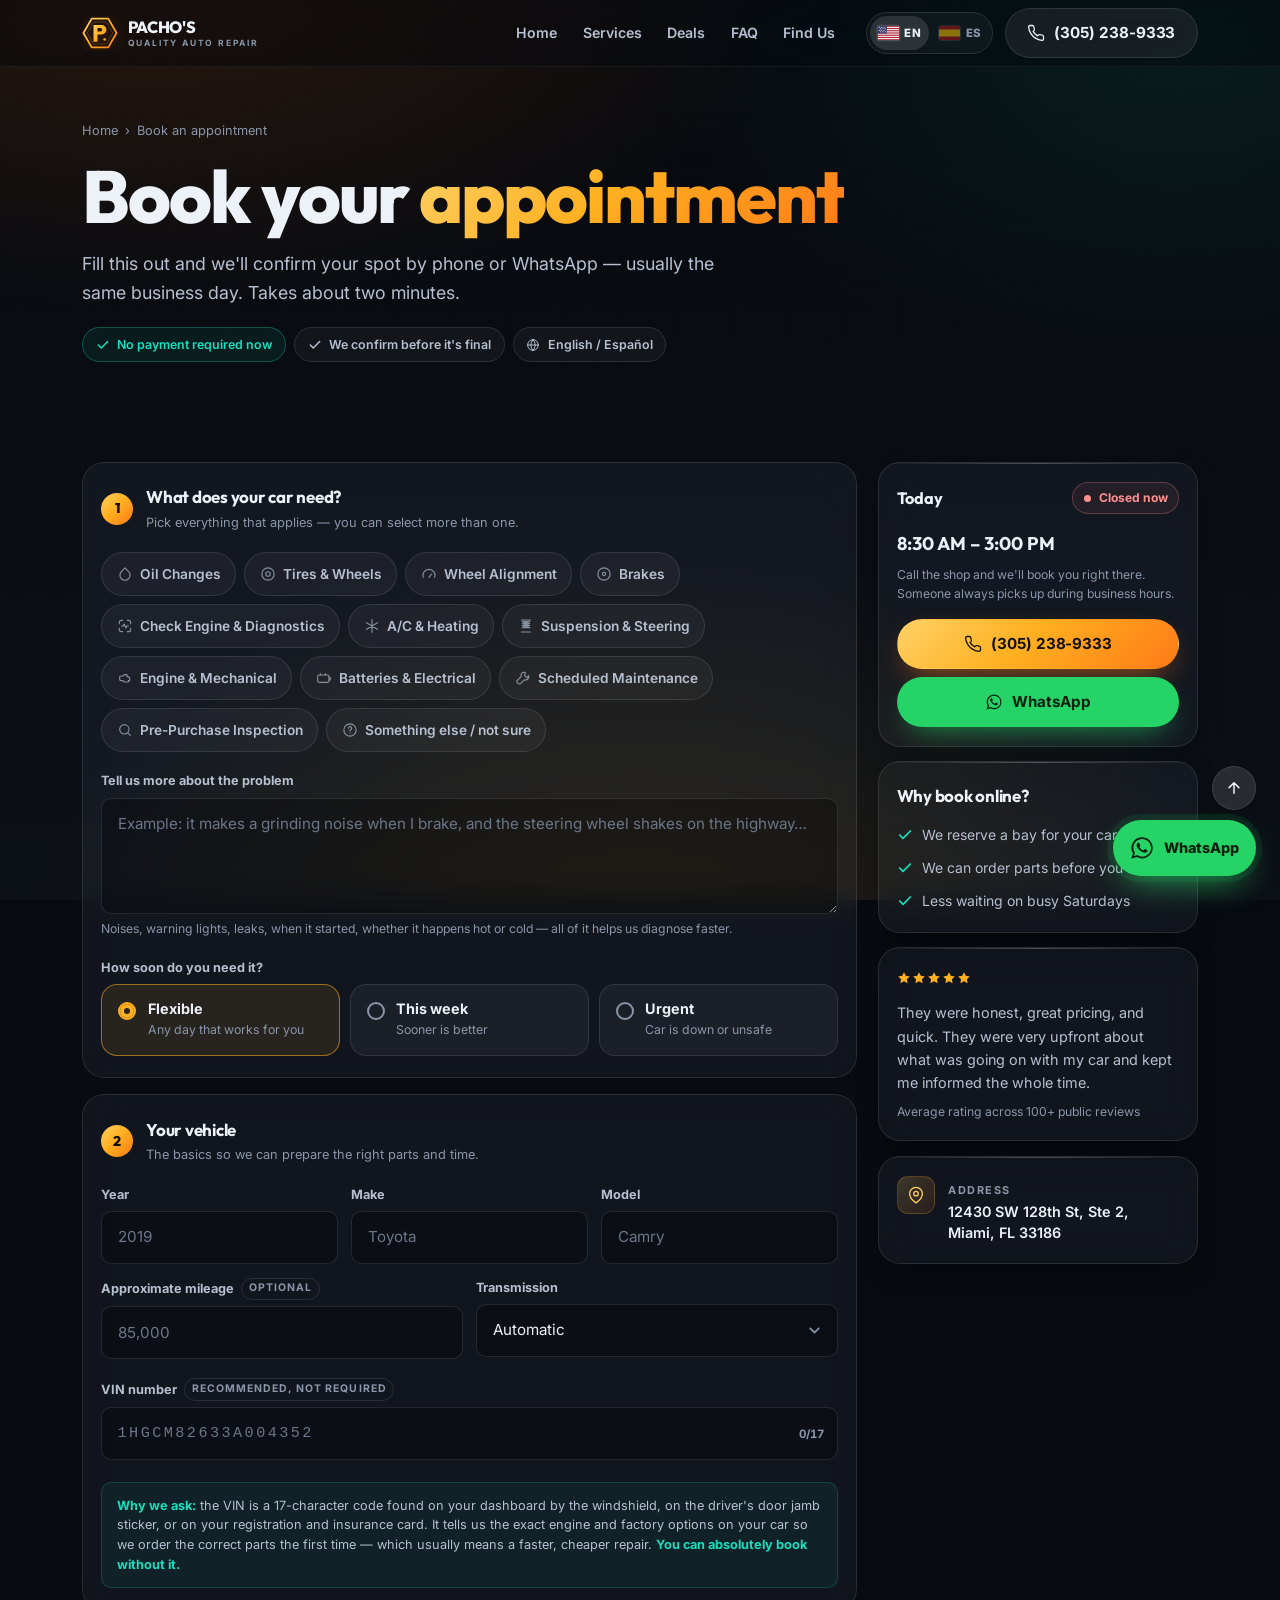
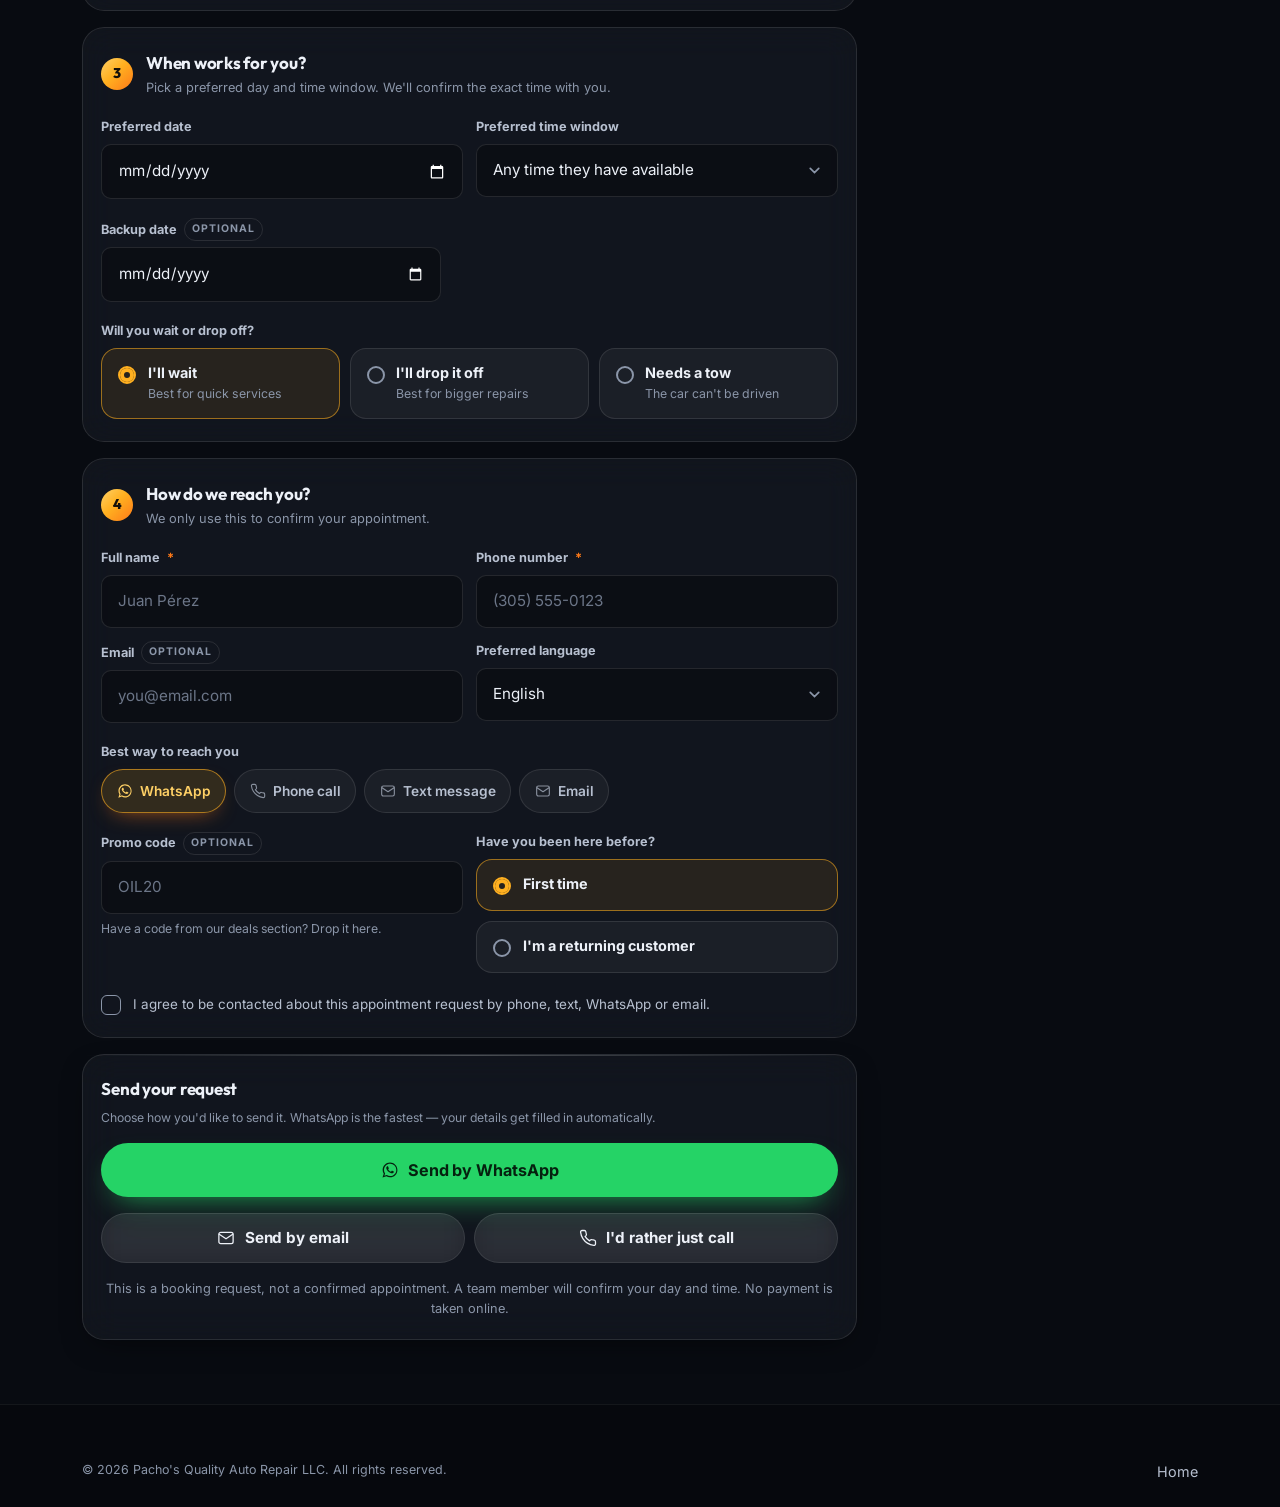
==== appointment.html @ 14e533ff "Build bilingual site for Pacho's Quality Auto Repair Static EN/ES marketing site and appointment req" ====
<!DOCTYPE html>
<html lang="en" data-title-key="meta.titleAppt">
<head>
<meta charset="utf-8">
<meta name="viewport" content="width=device-width, initial-scale=1, viewport-fit=cover">
<title>Book an Appointment | Pacho's Quality Auto Repair, Miami</title>
<meta name="description" data-i18n-content="meta.descAppt" content="Schedule your service at Pacho's Quality Auto Repair in Miami. Tell us your vehicle, pick a day, add your VIN (optional) and we'll confirm.">
<meta name="theme-color" content="#080B11">
<meta name="format-detection" content="telephone=no">
<link rel="canonical" href="https://pachosqualityautorepair.com/appointment.html">
<link rel="icon" href="assets/img/favicon.svg" type="image/svg+xml">
<link rel="apple-touch-icon" href="assets/img/favicon.svg">
<link rel="manifest" href="site.webmanifest">
<meta property="og:type" content="website">
<meta property="og:title" content="Book an appointment — Pacho's Quality Auto Repair">
<meta property="og:description" content="Two minutes to book. VIN optional. We confirm by call or WhatsApp.">

<link rel="preconnect" href="https://fonts.googleapis.com">
<link rel="preconnect" href="https://fonts.gstatic.com" crossorigin>
<link href="https://fonts.googleapis.com/css2?family=Outfit:wght@500;600;700;800&family=Inter:wght@400;500;600;700&display=swap" rel="stylesheet">
<link rel="stylesheet" href="assets/css/styles.css">
</head>

<body>
<div class="bg-fx" aria-hidden="true"></div>
<a class="skip" href="#main">Skip to content</a>

<!-- ===== Icon sprite ===== -->
<svg width="0" height="0" style="position:absolute" aria-hidden="true" focusable="false">
  <symbol id="i-phone" viewBox="0 0 24 24" fill="none" stroke="currentColor" stroke-width="1.7" stroke-linecap="round" stroke-linejoin="round">
    <path d="M22 16.9v3a2 2 0 0 1-2.2 2 19.8 19.8 0 0 1-8.6-3.1 19.5 19.5 0 0 1-6-6A19.8 19.8 0 0 1 2.1 4.2 2 2 0 0 1 4.1 2h3a2 2 0 0 1 2 1.7c.1 1 .4 2 .7 3a2 2 0 0 1-.5 2.1L8.1 9.9a16 16 0 0 0 6 6l1.1-1.2a2 2 0 0 1 2.1-.5c1 .3 2 .6 3 .7a2 2 0 0 1 1.7 2z"/>
  </symbol>
  <symbol id="i-calendar" viewBox="0 0 24 24" fill="none" stroke="currentColor" stroke-width="1.7" stroke-linecap="round" stroke-linejoin="round">
    <rect x="3" y="4.5" width="18" height="17" rx="2.5"/><path d="M16 2.5v4M8 2.5v4M3 10h18M8 14h3M8 17.5h6"/>
  </symbol>
  <symbol id="i-whatsapp" viewBox="0 0 24 24" fill="currentColor">
    <path d="M12.04 2C6.6 2 2.2 6.4 2.2 11.85c0 1.9.53 3.68 1.46 5.2L2 22l5.1-1.62a9.8 9.8 0 0 0 4.94 1.33h.01c5.43 0 9.84-4.4 9.84-9.85C21.89 6.4 17.48 2 12.04 2zm0 17.86h-.01a8.2 8.2 0 0 1-4.16-1.14l-.3-.18-3.08.98.99-3-.2-.31a8.1 8.1 0 0 1-1.25-4.36c0-4.5 3.68-8.17 8.2-8.17a8.1 8.1 0 0 1 5.78 2.4 8.06 8.06 0 0 1 2.4 5.78c0 4.5-3.67 8.17-8.17 8.17zm4.5-6.1c-.25-.13-1.46-.72-1.68-.8-.23-.08-.39-.12-.56.13-.16.24-.63.79-.78.96-.14.16-.29.18-.53.06-.25-.13-1.04-.39-1.98-1.23-.73-.65-1.23-1.46-1.37-1.7-.15-.25-.02-.38.1-.5.11-.12.25-.29.37-.44.13-.15.17-.25.25-.42.09-.16.04-.31-.02-.44-.06-.12-.56-1.34-.76-1.84-.2-.48-.4-.42-.56-.43h-.48c-.16 0-.43.06-.65.31-.23.25-.86.84-.86 2.05s.88 2.38 1 2.54c.13.17 1.74 2.65 4.2 3.72.59.25 1.05.4 1.4.52.6.19 1.14.16 1.56.1.48-.07 1.46-.6 1.67-1.18.2-.58.2-1.07.15-1.18-.06-.1-.22-.16-.47-.28z"/>
  </symbol>
  <symbol id="i-check" viewBox="0 0 24 24" fill="none" stroke="currentColor" stroke-width="2.6" stroke-linecap="round" stroke-linejoin="round"><path d="M20 6L9 17l-5-5"/></symbol>
  <symbol id="i-star" viewBox="0 0 24 24" fill="currentColor"><path d="M12 2l3.09 6.26L22 9.27l-5 4.87 1.18 6.88L12 17.77l-6.18 3.25L7 14.14 2 9.27l6.91-1.01L12 2z"/></symbol>
  <symbol id="i-arrow" viewBox="0 0 24 24" fill="none" stroke="currentColor" stroke-width="2" stroke-linecap="round" stroke-linejoin="round"><path d="M5 12h13M12 5.5l6.5 6.5L12 18.5"/></symbol>
  <symbol id="i-up" viewBox="0 0 24 24" fill="none" stroke="currentColor" stroke-width="2" stroke-linecap="round" stroke-linejoin="round"><path d="M12 19V5M5.5 11.5L12 5l6.5 6.5"/></symbol>
  <symbol id="i-pin" viewBox="0 0 24 24" fill="none" stroke="currentColor" stroke-width="1.7" stroke-linecap="round" stroke-linejoin="round"><path d="M20.5 10.4c0 6.4-8.5 12.1-8.5 12.1s-8.5-5.7-8.5-12.1a8.5 8.5 0 0 1 17 0z"/><circle cx="12" cy="10.2" r="3"/></symbol>
  <symbol id="i-clock" viewBox="0 0 24 24" fill="none" stroke="currentColor" stroke-width="1.7" stroke-linecap="round" stroke-linejoin="round"><circle cx="12" cy="12" r="9.2"/><path d="M12 6.6V12l3.6 2.2"/></symbol>
  <symbol id="i-globe" viewBox="0 0 24 24" fill="none" stroke="currentColor" stroke-width="1.7" stroke-linecap="round" stroke-linejoin="round"><circle cx="12" cy="12" r="9.2"/><path d="M2.8 12h18.4M12 2.8a14.5 14.5 0 0 1 3.8 9.2A14.5 14.5 0 0 1 12 21.2 14.5 14.5 0 0 1 8.2 12 14.5 14.5 0 0 1 12 2.8z"/></symbol>
  <symbol id="i-mail" viewBox="0 0 24 24" fill="none" stroke="currentColor" stroke-width="1.7" stroke-linecap="round" stroke-linejoin="round"><rect x="2.5" y="4.5" width="19" height="15" rx="2.5"/><path d="M3 7l9 6 9-6"/></symbol>
  <symbol id="i-copy" viewBox="0 0 24 24" fill="none" stroke="currentColor" stroke-width="1.7" stroke-linecap="round" stroke-linejoin="round"><rect x="8.5" y="8.5" width="12" height="12" rx="2.4"/><path d="M15.5 5.5v-1a2 2 0 0 0-2-2h-8a2 2 0 0 0-2 2v8a2 2 0 0 0 2 2h1"/></symbol>
  <symbol id="i-oil" viewBox="0 0 24 24" fill="none" stroke="currentColor" stroke-width="1.7" stroke-linecap="round" stroke-linejoin="round"><path d="M12 2.8l5.4 5.6a7.6 7.6 0 1 1-10.8 0z"/></symbol>
  <symbol id="i-tire" viewBox="0 0 24 24" fill="none" stroke="currentColor" stroke-width="1.7" stroke-linecap="round" stroke-linejoin="round"><circle cx="12" cy="12" r="9.2"/><circle cx="12" cy="12" r="3.4"/></symbol>
  <symbol id="i-brake" viewBox="0 0 24 24" fill="none" stroke="currentColor" stroke-width="1.7" stroke-linecap="round" stroke-linejoin="round"><circle cx="12" cy="12" r="9.2"/><circle cx="12" cy="12" r="2.4"/></symbol>
  <symbol id="i-scan" viewBox="0 0 24 24" fill="none" stroke="currentColor" stroke-width="1.7" stroke-linecap="round" stroke-linejoin="round"><path d="M3.5 8.5v-2a3 3 0 0 1 3-3h2M15.5 3.5h2a3 3 0 0 1 3 3v2M20.5 15.5v2a3 3 0 0 1-3 3h-2M8.5 20.5h-2a3 3 0 0 1-3-3v-2"/><path d="M6.8 12h2.4l1.6-3 2.4 6 1.4-3h2.6"/></symbol>
  <symbol id="i-snow" viewBox="0 0 24 24" fill="none" stroke="currentColor" stroke-width="1.7" stroke-linecap="round" stroke-linejoin="round"><path d="M12 2.5v19M3.8 7.2l16.4 9.6M20.2 7.2L3.8 16.8"/></symbol>
  <symbol id="i-spring" viewBox="0 0 24 24" fill="none" stroke="currentColor" stroke-width="1.7" stroke-linecap="round" stroke-linejoin="round"><path d="M5 3h14M5 21h14M6.5 5.5h11l-11 3h11l-11 3h11l-11 3h11"/></symbol>
  <symbol id="i-engine" viewBox="0 0 24 24" fill="none" stroke="currentColor" stroke-width="1.7" stroke-linecap="round" stroke-linejoin="round"><path d="M6 9h3l2-2h4v3h2l2 2v4h-2v2h-6l-2-2H6a2 2 0 0 1-2-2v-3a2 2 0 0 1 2-2z"/></symbol>
  <symbol id="i-battery" viewBox="0 0 24 24" fill="none" stroke="currentColor" stroke-width="1.7" stroke-linecap="round" stroke-linejoin="round"><rect x="2.5" y="7.5" width="17" height="11" rx="2.2"/><path d="M19.5 11.2h2v3.6h-2M6.5 5.5v2M14 5.5v2"/></symbol>
  <symbol id="i-wrench" viewBox="0 0 24 24" fill="none" stroke="currentColor" stroke-width="1.7" stroke-linecap="round" stroke-linejoin="round"><path d="M15.6 3.6a5 5 0 0 0-6.3 6.3L3.5 15.7a2.2 2.2 0 0 0 0 3.1l1.7 1.7a2.2 2.2 0 0 0 3.1 0l5.8-5.8a5 5 0 0 0 6.3-6.3l-3 3-3.1-3.1z"/></symbol>
  <symbol id="i-gauge" viewBox="0 0 24 24" fill="none" stroke="currentColor" stroke-width="1.7" stroke-linecap="round" stroke-linejoin="round"><path d="M3.5 17a9 9 0 1 1 17 0"/><path d="M12 17l4-5"/></symbol>
  <symbol id="i-search" viewBox="0 0 24 24" fill="none" stroke="currentColor" stroke-width="1.7" stroke-linecap="round" stroke-linejoin="round"><circle cx="11" cy="11" r="7"/><path d="M20 20l-4-4"/></symbol>
  <symbol id="i-car" viewBox="0 0 24 24" fill="none" stroke="currentColor" stroke-width="1.7" stroke-linecap="round" stroke-linejoin="round"><path d="M3 16.5h18v-4l-1.6-4.2A2.5 2.5 0 0 0 17 6.5H7a2.5 2.5 0 0 0-2.4 1.8L3 12.5z"/><path d="M4.6 9.5h14.8"/></symbol>
  <symbol id="i-help" viewBox="0 0 24 24" fill="none" stroke="currentColor" stroke-width="1.7" stroke-linecap="round" stroke-linejoin="round"><circle cx="12" cy="12" r="9.2"/><path d="M9.6 9.4a2.5 2.5 0 1 1 3.3 2.4c-.6.2-.9.8-.9 1.4v.4"/><circle cx="12" cy="16.8" r=".9" fill="currentColor" stroke="none"/></symbol>
  <symbol id="i-flag-us" viewBox="0 0 24 16">
    <rect width="24" height="16" fill="#F5F5F5"/>
    <g fill="#B22234"><rect y="0" width="24" height="1.24"/><rect y="2.46" width="24" height="1.24"/><rect y="4.92" width="24" height="1.24"/><rect y="7.38" width="24" height="1.24"/><rect y="9.85" width="24" height="1.24"/><rect y="12.31" width="24" height="1.24"/><rect y="14.77" width="24" height="1.23"/></g>
    <rect width="10.2" height="8.62" fill="#3C3B6E"/>
    <g fill="#fff"><circle cx="1.9" cy="1.6" r=".55"/><circle cx="4.5" cy="1.6" r=".55"/><circle cx="7.1" cy="1.6" r=".55"/><circle cx="3.2" cy="3.3" r=".55"/><circle cx="5.8" cy="3.3" r=".55"/><circle cx="8.4" cy="3.3" r=".55"/><circle cx="1.9" cy="5" r=".55"/><circle cx="4.5" cy="5" r=".55"/><circle cx="7.1" cy="5" r=".55"/><circle cx="3.2" cy="6.7" r=".55"/><circle cx="5.8" cy="6.7" r=".55"/><circle cx="8.4" cy="6.7" r=".55"/></g>
  </symbol>
  <symbol id="i-flag-es" viewBox="0 0 24 16"><rect width="24" height="16" fill="#AA151B"/><rect y="4" width="24" height="8" fill="#F1BF00"/></symbol>
</svg>

<!-- ===== Header ===== -->
<header class="header">
  <div class="wrap header__inner">
    <a class="brand" href="index.html" aria-label="Pacho's Quality Auto Repair — home">
      <img class="brand__mark" src="assets/img/logo.svg" alt="" width="36" height="36">
      <span class="brand__txt">
        <span class="brand__name">PACHO'S</span>
        <span class="brand__sub">Quality Auto Repair</span>
      </span>
    </a>

    <nav class="nav" aria-label="Main">
      <a href="index.html" data-i18n="nav.home"></a>
      <a href="index.html#services" data-i18n="nav.services"></a>
      <a href="index.html#deals" data-i18n="nav.deals"></a>
      <a href="index.html#faq" data-i18n="nav.faq"></a>
      <a href="index.html#location" data-i18n="nav.location"></a>
    </nav>

    <div class="lang" role="group" data-i18n-aria="lang.switch" aria-label="Change language">
      <button class="lang__btn" type="button" data-lang-btn="en" aria-pressed="true">
        <svg viewBox="0 0 24 16" width="21" height="14" aria-hidden="true"><use href="#i-flag-us"/></svg><span>EN</span>
      </button>
      <button class="lang__btn" type="button" data-lang-btn="es" aria-pressed="false">
        <svg viewBox="0 0 24 16" width="21" height="14" aria-hidden="true"><use href="#i-flag-es"/></svg><span>ES</span>
      </button>
    </div>

    <a class="btn btn--ghost header__cta" data-tel href="tel:+13052389333">
      <svg><use href="#i-phone"/></svg><span data-phone-text>(305) 238-9333</span>
    </a>

    <button class="burger" type="button" aria-expanded="false" aria-controls="drawer" data-i18n-aria="nav.menu" aria-label="Menu"><span></span></button>
  </div>
</header>

<div class="drawer" id="drawer">
  <nav aria-label="Mobile">
    <a class="drawer__link" href="index.html"><span data-i18n="nav.home"></span><span>→</span></a>
    <a class="drawer__link" href="index.html#services"><span data-i18n="nav.services"></span><span>→</span></a>
    <a class="drawer__link" href="index.html#deals"><span data-i18n="nav.deals"></span><span>→</span></a>
    <a class="drawer__link" href="index.html#reviews"><span data-i18n="nav.reviews"></span><span>→</span></a>
    <a class="drawer__link" href="index.html#faq"><span data-i18n="nav.faq"></span><span>→</span></a>
    <a class="drawer__link" href="index.html#location"><span data-i18n="nav.location"></span><span>→</span></a>
  </nav>
  <div class="drawer__actions">
    <a class="btn btn--ghost btn--lg btn--block" data-tel href="tel:+13052389333"><svg><use href="#i-phone"/></svg><span data-phone-text>(305) 238-9333</span></a>
    <a class="btn btn--wa btn--lg btn--block" data-wa="book" href="https://wa.me/13052389333" target="_blank" rel="noopener"><svg><use href="#i-whatsapp"/></svg><span data-i18n="cta.whatsapp"></span></a>
  </div>
</div>

<main id="main">
  <!-- ===== Page hero ===== -->
  <section class="pagehero">
    <div class="wrap">
      <div class="crumbs">
        <a href="index.html" data-i18n="nav.home"></a><span>›</span><span data-i18n="appt.crumb"></span>
      </div>
      <h1 class="display">
        <span data-i18n="appt.h1a"></span> <span class="grad-text" data-i18n="appt.h1b"></span>
      </h1>
      <p class="lede mt-2" data-i18n="appt.lede"></p>
      <div style="display:flex;flex-wrap:wrap;gap:.5rem;margin-top:1.2rem">
        <span class="badge badge--teal"><svg><use href="#i-check"/></svg><span data-i18n="appt.badge1"></span></span>
        <span class="badge"><svg><use href="#i-check"/></svg><span data-i18n="appt.badge2"></span></span>
        <span class="badge"><svg><use href="#i-globe"/></svg><span data-i18n="appt.badge3"></span></span>
      </div>
    </div>
  </section>

  <!-- ===== Form ===== -->
  <section class="section section--tight">
    <div class="wrap appt-layout">

      <form class="form" id="apptForm" novalidate>

        <!-- 1. Services -->
        <fieldset class="fieldset reveal">
          <div class="fs-head">
            <span class="fs-num">1</span>
            <span>
              <span class="fs-title" data-i18n="appt.s1t"></span>
              <span class="fs-sub" style="display:block" data-i18n="appt.s1d"></span>
            </span>
          </div>

          <div class="chips" id="serviceChips" role="group" aria-describedby="svcErr">
            <label class="chip"><input type="checkbox" name="service" value="oil"><svg><use href="#i-oil"/></svg><span data-i18n="svc.oil.t"></span></label>
            <label class="chip"><input type="checkbox" name="service" value="tires"><svg><use href="#i-tire"/></svg><span data-i18n="svc.tires.t"></span></label>
            <label class="chip"><input type="checkbox" name="service" value="alignment"><svg><use href="#i-gauge"/></svg><span data-i18n="svc.align.t"></span></label>
            <label class="chip"><input type="checkbox" name="service" value="brakes"><svg><use href="#i-brake"/></svg><span data-i18n="svc.brakes.t"></span></label>
            <label class="chip"><input type="checkbox" name="service" value="diagnostics"><svg><use href="#i-scan"/></svg><span data-i18n="svc.diag.t"></span></label>
            <label class="chip"><input type="checkbox" name="service" value="ac"><svg><use href="#i-snow"/></svg><span data-i18n="svc.ac.t"></span></label>
            <label class="chip"><input type="checkbox" name="service" value="suspension"><svg><use href="#i-spring"/></svg><span data-i18n="svc.susp.t"></span></label>
            <label class="chip"><input type="checkbox" name="service" value="engine"><svg><use href="#i-engine"/></svg><span data-i18n="svc.engine.t"></span></label>
            <label class="chip"><input type="checkbox" name="service" value="battery"><svg><use href="#i-battery"/></svg><span data-i18n="svc.batt.t"></span></label>
            <label class="chip"><input type="checkbox" name="service" value="maintenance"><svg><use href="#i-wrench"/></svg><span data-i18n="svc.maint.t"></span></label>
            <label class="chip"><input type="checkbox" name="service" value="inspection"><svg><use href="#i-search"/></svg><span data-i18n="svc.insp.t"></span></label>
            <label class="chip"><input type="checkbox" name="service" value="other"><svg><use href="#i-help"/></svg><span data-i18n="appt.svcOther"></span></label>
          </div>
          <p class="hint hint--warn" id="svcErr" hidden></p>

          <div class="field" style="margin-top:1.2rem">
            <label for="problem" data-i18n="appt.otherL"></label>
            <textarea class="textarea" id="problem" name="problem" data-i18n-placeholder="appt.otherPh"></textarea>
            <span class="hint" data-i18n="appt.otherHint"></span>
          </div>

          <div class="field" style="margin-top:1.2rem">
            <label data-i18n="appt.urgencyL"></label>
            <div class="radios radios--3">
              <label class="radio">
                <input type="radio" name="urgency" value="flexible" checked>
                <span class="radio__dot"></span>
                <span><span class="radio__t" data-i18n="appt.urg1t"></span><span class="radio__d" data-i18n="appt.urg1d"></span></span>
              </label>
              <label class="radio">
                <input type="radio" name="urgency" value="week">
                <span class="radio__dot"></span>
                <span><span class="radio__t" data-i18n="appt.urg2t"></span><span class="radio__d" data-i18n="appt.urg2d"></span></span>
              </label>
              <label class="radio">
                <input type="radio" name="urgency" value="urgent">
                <span class="radio__dot"></span>
                <span><span class="radio__t" data-i18n="appt.urg3t"></span><span class="radio__d" data-i18n="appt.urg3d"></span></span>
              </label>
            </div>
          </div>
        </fieldset>

        <!-- 2. Vehicle -->
        <fieldset class="fieldset reveal">
          <div class="fs-head">
            <span class="fs-num">2</span>
            <span>
              <span class="fs-title" data-i18n="appt.s2t"></span>
              <span class="fs-sub" style="display:block" data-i18n="appt.s2d"></span>
            </span>
          </div>

          <div class="row row--3">
            <div class="field">
              <label for="year"><span data-i18n="appt.yearL"></span></label>
              <input class="input" id="year" name="year" type="text" inputmode="numeric" maxlength="4" autocomplete="off" data-i18n-placeholder="appt.yearPh">
            </div>
            <div class="field">
              <label for="make"><span data-i18n="appt.makeL"></span></label>
              <input class="input" id="make" name="make" type="text" autocomplete="off" data-i18n-placeholder="appt.makePh">
            </div>
            <div class="field">
              <label for="model"><span data-i18n="appt.modelL"></span></label>
              <input class="input" id="model" name="model" type="text" autocomplete="off" data-i18n-placeholder="appt.modelPh">
            </div>
          </div>

          <div class="row row--2" style="margin-top:.85rem">
            <div class="field">
              <label for="mileage"><span data-i18n="appt.milesL"></span><span class="opt" data-i18n="appt.optional"></span></label>
              <input class="input" id="mileage" name="mileage" type="text" inputmode="numeric" autocomplete="off" data-i18n-placeholder="appt.milesPh">
            </div>
            <div class="field">
              <label for="transmission" data-i18n="appt.transL"></label>
              <select class="select" id="transmission" name="transmission">
                <option value="auto" data-i18n="appt.transAuto"></option>
                <option value="manual" data-i18n="appt.transMan"></option>
                <option value="unknown" data-i18n="appt.transIdk"></option>
              </select>
            </div>
          </div>

          <!-- VIN -->
          <div class="field" style="margin-top:1.2rem">
            <label for="vin">
              <span data-i18n="appt.vinL"></span>
              <span class="opt" data-i18n="appt.vinOpt"></span>
            </label>
            <div class="vin-wrap">
              <input class="input vin-input" id="vin" name="vin" type="text" maxlength="17"
                     autocomplete="off" autocapitalize="characters" spellcheck="false"
                     data-i18n-placeholder="appt.vinPh" aria-describedby="vinMsg vinNote">
              <span class="vin-count" id="vinCount" aria-hidden="true">0/17</span>
            </div>
            <span class="hint" id="vinMsg" role="status"></span>
            <div class="vin-note" id="vinNote" data-i18n-html="appt.vinNote"></div>
          </div>
        </fieldset>

        <!-- 3. When -->
        <fieldset class="fieldset reveal">
          <div class="fs-head">
            <span class="fs-num">3</span>
            <span>
              <span class="fs-title" data-i18n="appt.s3t"></span>
              <span class="fs-sub" style="display:block" data-i18n="appt.s3d"></span>
            </span>
          </div>

          <div class="row row--2">
            <div class="field">
              <label for="date"><span data-i18n="appt.dateL"></span></label>
              <input class="input" id="date" name="date" type="date" aria-describedby="dateMsg">
              <span class="hint" id="dateMsg" role="status"></span>
            </div>
            <div class="field">
              <label for="time" data-i18n="appt.timeL"></label>
              <select class="select" id="time" name="time">
                <option value="any" data-i18n="appt.timeAny"></option>
                <option value="morning" data-i18n="appt.timeMorning"></option>
                <option value="midday" data-i18n="appt.timeMidday"></option>
                <option value="afternoon" data-i18n="appt.timeAfternoon"></option>
              </select>
            </div>
          </div>

          <div class="field" style="margin-top:.85rem;max-width:340px">
            <label for="date2"><span data-i18n="appt.date2L"></span><span class="opt" data-i18n="appt.optional"></span></label>
            <input class="input" id="date2" name="date2" type="date">
          </div>

          <div class="field" style="margin-top:1.2rem">
            <label data-i18n="appt.waitL"></label>
            <div class="radios radios--3">
              <label class="radio">
                <input type="radio" name="wait" value="wait" checked>
                <span class="radio__dot"></span>
                <span><span class="radio__t" data-i18n="appt.wait1t"></span><span class="radio__d" data-i18n="appt.wait1d"></span></span>
              </label>
              <label class="radio">
                <input type="radio" name="wait" value="drop">
                <span class="radio__dot"></span>
                <span><span class="radio__t" data-i18n="appt.wait2t"></span><span class="radio__d" data-i18n="appt.wait2d"></span></span>
              </label>
              <label class="radio">
                <input type="radio" name="wait" value="tow">
                <span class="radio__dot"></span>
                <span><span class="radio__t" data-i18n="appt.wait3t"></span><span class="radio__d" data-i18n="appt.wait3d"></span></span>
              </label>
            </div>
          </div>
        </fieldset>

        <!-- 4. Contact -->
        <fieldset class="fieldset reveal">
          <div class="fs-head">
            <span class="fs-num">4</span>
            <span>
              <span class="fs-title" data-i18n="appt.s4t"></span>
              <span class="fs-sub" style="display:block" data-i18n="appt.s4d"></span>
            </span>
          </div>

          <div class="row row--2">
            <div class="field">
              <label for="name"><span data-i18n="appt.nameL"></span><span class="req" aria-hidden="true">*</span></label>
              <input class="input" id="name" name="name" type="text" autocomplete="name" required data-i18n-placeholder="appt.namePh" aria-describedby="nameErr">
              <span class="hint hint--warn" id="nameErr" hidden></span>
            </div>
            <div class="field">
              <label for="phone"><span data-i18n="appt.phoneL"></span><span class="req" aria-hidden="true">*</span></label>
              <input class="input" id="phone" name="phone" type="tel" autocomplete="tel" inputmode="tel" required data-i18n-placeholder="appt.phonePh" aria-describedby="phoneErr">
              <span class="hint hint--warn" id="phoneErr" hidden></span>
            </div>
          </div>

          <div class="row row--2" style="margin-top:.85rem">
            <div class="field">
              <label for="email"><span data-i18n="appt.emailL"></span><span class="opt" data-i18n="appt.optional"></span></label>
              <input class="input" id="email" name="email" type="email" autocomplete="email" data-i18n-placeholder="appt.emailPh">
            </div>
            <div class="field">
              <label for="lang" data-i18n="appt.langL"></label>
              <select class="select" id="lang" name="lang">
                <option value="en" data-i18n="appt.langEn"></option>
                <option value="es" data-i18n="appt.langEs"></option>
              </select>
            </div>
          </div>

          <div class="field" style="margin-top:1.2rem">
            <label data-i18n="appt.contactL"></label>
            <div class="chips">
              <label class="chip"><input type="radio" name="contact" value="whatsapp" checked><svg><use href="#i-whatsapp"/></svg><span data-i18n="appt.c1"></span></label>
              <label class="chip"><input type="radio" name="contact" value="call"><svg><use href="#i-phone"/></svg><span data-i18n="appt.c2"></span></label>
              <label class="chip"><input type="radio" name="contact" value="text"><svg><use href="#i-mail"/></svg><span data-i18n="appt.c3"></span></label>
              <label class="chip"><input type="radio" name="contact" value="email"><svg><use href="#i-mail"/></svg><span data-i18n="appt.c4"></span></label>
            </div>
          </div>

          <div class="row row--2" style="margin-top:1.2rem">
            <div class="field">
              <label for="promo"><span data-i18n="appt.promoL"></span><span class="opt" data-i18n="appt.optional"></span></label>
              <input class="input" id="promo" name="promo" type="text" autocomplete="off" data-i18n-placeholder="appt.promoPh" style="text-transform:uppercase">
              <span class="hint" data-i18n="appt.promoHint"></span>
            </div>
            <div class="field">
              <label data-i18n="appt.newL"></label>
              <div class="radios radios--2" style="grid-template-columns:1fr">
                <label class="radio">
                  <input type="radio" name="customer" value="new" checked>
                  <span class="radio__dot"></span>
                  <span><span class="radio__t" data-i18n="appt.new1"></span></span>
                </label>
                <label class="radio">
                  <input type="radio" name="customer" value="returning">
                  <span class="radio__dot"></span>
                  <span><span class="radio__t" data-i18n="appt.new2"></span></span>
                </label>
              </div>
            </div>
          </div>

          <div style="margin-top:1.3rem">
            <label class="check">
              <input type="checkbox" id="consent" name="consent" required>
              <span class="check__box"><svg><use href="#i-check"/></svg></span>
              <span data-i18n="appt.consent"></span>
            </label>
            <p class="hint hint--warn" id="consentErr" hidden style="margin-top:.5rem"></p>
          </div>
        </fieldset>

        <!-- Send -->
        <div class="glass submit-card reveal">
          <div>
            <span class="fs-title" data-i18n="appt.sendTitle"></span>
            <p class="hint" style="margin-top:.35rem" data-i18n="appt.sendDesc"></p>
          </div>
          <button class="btn btn--wa btn--lg btn--block" type="button" id="sendWa">
            <svg><use href="#i-whatsapp"/></svg><span data-i18n="appt.sendWa"></span>
          </button>
          <div class="row row--2" style="gap:.6rem">
            <button class="btn btn--ghost" type="button" id="sendMail"><svg><use href="#i-mail"/></svg><span data-i18n="appt.sendMail"></span></button>
            <a class="btn btn--ghost" data-tel href="tel:+13052389333"><svg><use href="#i-phone"/></svg><span data-i18n="appt.sendCall"></span></a>
          </div>
          <p class="hint hint--warn center" id="formErr" hidden></p>
          <p class="submit-note" data-i18n="appt.sendNote"></p>
        </div>

        <!-- Confirmation / copyable summary -->
        <div class="glass confirm" id="confirm" tabindex="-1" role="status" aria-live="polite">
          <div class="confirm__ic"><svg><use href="#i-check"/></svg></div>
          <h3 class="display" style="font-size:1.5rem" data-i18n="appt.doneTitle"></h3>
          <p class="hint mt-1" data-i18n="appt.doneP"></p>
          <pre class="summary" id="summary"></pre>
          <div class="row row--2" style="gap:.6rem">
            <button class="btn btn--primary" type="button" id="copyBtn"><svg><use href="#i-copy"/></svg><span data-i18n="appt.copy"></span></button>
            <button class="btn btn--ghost" type="button" id="editBtn"><span data-i18n="appt.edit"></span></button>
          </div>
        </div>
      </form>

      <!-- Sticky rail -->
      <aside class="appt-rail">
        <div class="glass railcard reveal">
          <div class="shopcard__top" style="margin-bottom:.9rem">
            <span class="shopcard__title" data-i18n="appt.railHoursT"></span>
            <span class="status" data-status><span class="status__dot"></span><span data-status-text>Open now</span></span>
          </div>
          <p style="font-size:1.15rem;font-weight:700;font-family:var(--font-display)" data-today-hours>8:30 AM – 5:30 PM</p>
          <p class="hint mt-1" data-i18n="appt.railP"></p>
          <a class="btn btn--primary btn--block" style="margin-top:1rem" data-tel href="tel:+13052389333">
            <svg><use href="#i-phone"/></svg><span data-phone-text>(305) 238-9333</span>
          </a>
          <a class="btn btn--wa btn--block" style="margin-top:.55rem" data-wa="book" href="https://wa.me/13052389333" target="_blank" rel="noopener">
            <svg><use href="#i-whatsapp"/></svg><span data-i18n="cta.whatsapp"></span>
          </a>
        </div>

        <div class="glass railcard reveal" data-d="1">
          <span class="fs-title" data-i18n="appt.railWhy"></span>
          <ul style="margin-top:.9rem;display:grid;gap:.65rem">
            <li style="display:flex;gap:.6rem;align-items:flex-start;font-size:.875rem;color:var(--txt-2)">
              <svg width="16" height="16" style="color:var(--teal-400);flex:none;margin-top:3px"><use href="#i-check"/></svg><span data-i18n="appt.railW1"></span>
            </li>
            <li style="display:flex;gap:.6rem;align-items:flex-start;font-size:.875rem;color:var(--txt-2)">
              <svg width="16" height="16" style="color:var(--teal-400);flex:none;margin-top:3px"><use href="#i-check"/></svg><span data-i18n="appt.railW2"></span>
            </li>
            <li style="display:flex;gap:.6rem;align-items:flex-start;font-size:.875rem;color:var(--txt-2)">
              <svg width="16" height="16" style="color:var(--teal-400);flex:none;margin-top:3px"><use href="#i-check"/></svg><span data-i18n="appt.railW3"></span>
            </li>
          </ul>
        </div>

        <div class="glass railcard reveal" data-d="2">
          <span class="stars" aria-hidden="true">
            <svg><use href="#i-star"/></svg><svg><use href="#i-star"/></svg><svg><use href="#i-star"/></svg><svg><use href="#i-star"/></svg><svg><use href="#i-star"/></svg>
          </span>
          <p style="font-size:.9rem;color:var(--txt-2);margin-top:.5rem" data-i18n="rev.r1"></p>
          <p class="hint mt-1" data-i18n="rev.meta"></p>
        </div>

        <div class="glass railcard reveal" data-d="3">
          <div class="infoitem">
            <span class="infoitem__ic"><svg><use href="#i-pin"/></svg></span>
            <span>
              <span class="infoitem__l" data-i18n="loc.addrL"></span>
              <span class="infoitem__v" style="display:block;font-size:.9rem"><a data-maps href="#" target="_blank" rel="noopener" data-address-text>12430 SW 128th St, Ste 2, Miami, FL 33186</a></span>
            </span>
          </div>
        </div>
      </aside>
    </div>
  </section>
</main>

<footer class="footer">
  <div class="wrap">
    <div class="footer__bottom" style="margin-top:0;border-top:0;padding-top:0">
      <span>&copy; <span data-year>2026</span> Pacho's Quality Auto Repair LLC. <span data-i18n="foot.rights"></span></span>
      <span><a href="index.html" data-i18n="nav.home"></a></span>
    </div>
  </div>
</footer>

<div class="fab-stack">
  <button class="fab fab--top" type="button" aria-label="Back to top"><svg><use href="#i-up"/></svg></button>
  <a class="fab fab--pulse" data-wa="book" href="https://wa.me/13052389333" target="_blank" rel="noopener" aria-label="WhatsApp">
    <svg><use href="#i-whatsapp"/></svg><span class="fab__label" data-i18n="cta.whatsapp"></span>
  </a>
</div>

<nav class="dock" aria-label="Quick actions">
  <a data-tel href="tel:+13052389333"><svg><use href="#i-phone"/></svg><span data-i18n="cta.call"></span></a>
  <a class="is-primary" href="#apptForm"><svg><use href="#i-calendar"/></svg><span data-i18n="cta.bookShort"></span></a>
  <a data-maps href="#" target="_blank" rel="noopener"><svg><use href="#i-pin"/></svg><span data-i18n="nav.location"></span></a>
</nav>

<script src="assets/js/i18n.js"></script>
<script src="assets/js/app.js"></script>
<script src="assets/js/appointment.js"></script>
</body>
</html>
---- assets/css/styles.css ----
/* ============================================================
   Pacho's Quality Auto Repair — Design System
   "Miami Garage Modern": dark graphite + glass + ignition amber
   Mobile-first. No frameworks. No build step.
   ============================================================ */

/* ---------- 1. Tokens ---------- */
:root {
  /* Surfaces */
  --ink-1000: #05070B;
  --ink-900: #080B11;
  --ink-850: #0B0F16;
  --ink-800: #10151E;
  --ink-700: #171D28;
  --ink-600: #212936;

  /* Glass */
  --glass: rgba(255, 255, 255, 0.045);
  --glass-strong: rgba(255, 255, 255, 0.075);
  --glass-hi: rgba(255, 255, 255, 0.12);
  --line: rgba(255, 255, 255, 0.10);
  --line-soft: rgba(255, 255, 255, 0.06);

  /* Text */
  --txt: #EDF1F8;
  --txt-2: #B7C0D0;
  --muted: #8B96A9;

  /* Brand */
  --amber-300: #FFD166;
  --amber-400: #FFB020;
  --orange-500: #FF7A18;
  --teal-400: #14E0C0;
  --green-500: #25D366; /* WhatsApp */

  --brand-grad: linear-gradient(135deg, var(--amber-300) 0%, var(--amber-400) 45%, var(--orange-500) 100%);
  --brand-grad-soft: linear-gradient(135deg, rgba(255, 209, 102, .18), rgba(255, 122, 24, .10));

  /* Type */
  --font-display: "Outfit", "Archivo", ui-sans-serif, system-ui, -apple-system, "Segoe UI", Roboto, sans-serif;
  --font-body: "Inter", ui-sans-serif, system-ui, -apple-system, "Segoe UI", Roboto, "Helvetica Neue", sans-serif;

  /* Space & shape */
  --r-sm: 10px;
  --r-md: 16px;
  --r-lg: 22px;
  --r-xl: 30px;
  --r-pill: 999px;
  --pad: clamp(1.15rem, 4.5vw, 2rem);
  --maxw: 1180px;

  /* Shadow */
  --sh-1: 0 1px 2px rgba(0, 0, 0, .35);
  --sh-2: 0 10px 30px -12px rgba(0, 0, 0, .65);
  --sh-3: 0 28px 70px -28px rgba(0, 0, 0, .85);
  --glow: 0 0 0 1px rgba(255, 176, 32, .28), 0 18px 48px -20px rgba(255, 122, 24, .55);

  /* Motion */
  --ease: cubic-bezier(.22, .68, .32, 1);
  --dur: .38s;

  /* Layout helpers */
  --header-h: 66px;
  --dock-h: 68px;

  color-scheme: dark;
}

/* ---------- 2. Reset ---------- */
*,
*::before,
*::after { box-sizing: border-box; }

* { margin: 0; }

html {
  -webkit-text-size-adjust: 100%;
  scroll-behavior: smooth;
  scroll-padding-top: calc(var(--header-h) + 14px);
}

body {
  font-family: var(--font-body);
  font-size: 16px;
  line-height: 1.62;
  color: var(--txt);
  background: var(--ink-900);
  -webkit-font-smoothing: antialiased;
  text-rendering: optimizeLegibility;
  overflow-x: hidden;
  padding-bottom: env(safe-area-inset-bottom);
}

img, svg, video { display: block; max-width: 100%; }
button, input, select, textarea { font: inherit; color: inherit; }
button { background: none; border: 0; cursor: pointer; }
a { color: inherit; text-decoration: none; }
ul, ol { list-style: none; padding: 0; }

:focus-visible {
  outline: 2px solid var(--amber-400);
  outline-offset: 3px;
  border-radius: 6px;
}

::selection { background: rgba(255, 176, 32, .3); color: #fff; }

/* ---------- 3. Ambient background ---------- */
.bg-fx {
  position: fixed;
  inset: 0;
  z-index: -2;
  pointer-events: none;
  background:
    radial-gradient(1100px 620px at 12% -8%, rgba(255, 122, 24, .16), transparent 62%),
    radial-gradient(900px 560px at 92% 4%, rgba(20, 224, 192, .09), transparent 60%),
    radial-gradient(1000px 700px at 50% 108%, rgba(255, 176, 32, .10), transparent 62%),
    linear-gradient(180deg, var(--ink-1000) 0%, var(--ink-900) 42%, var(--ink-850) 100%);
}

/* Fine carbon-weave + grain so glass has something to refract */
.bg-fx::before {
  content: "";
  position: absolute;
  inset: 0;
  opacity: .5;
  background-image:
    linear-gradient(rgba(255, 255, 255, .022) 1px, transparent 1px),
    linear-gradient(90deg, rgba(255, 255, 255, .022) 1px, transparent 1px);
  background-size: 56px 56px, 56px 56px;
  mask-image: radial-gradient(closest-side at 50% 30%, #000 25%, transparent 100%);
  -webkit-mask-image: radial-gradient(closest-side at 50% 30%, #000 25%, transparent 100%);
}

.bg-fx::after {
  content: "";
  position: absolute;
  inset: 0;
  opacity: .28;
  mix-blend-mode: overlay;
  background-image: url("data:image/svg+xml,%3Csvg xmlns='http://www.w3.org/2000/svg' width='180' height='180'%3E%3Cfilter id='n'%3E%3CfeTurbulence type='fractalNoise' baseFrequency='.85' numOctaves='3'/%3E%3C/filter%3E%3Crect width='180' height='180' filter='url(%23n)' opacity='.42'/%3E%3C/svg%3E");
}

/* ---------- 4. Layout primitives ---------- */
.wrap {
  width: 100%;
  max-width: var(--maxw);
  margin-inline: auto;
  padding-inline: var(--pad);
}

.section { padding-block: clamp(3.6rem, 9vw, 6.5rem); position: relative; }
.section--tight { padding-block: clamp(2.6rem, 6vw, 4rem); }

.skip {
  position: absolute;
  left: -9999px;
  top: 0;
  z-index: 200;
  background: var(--amber-400);
  color: #101010;
  padding: .7rem 1.1rem;
  border-radius: 0 0 var(--r-sm) 0;
  font-weight: 700;
}
.skip:focus { left: 0; }

/* ---------- 5. Typography ---------- */
.display {
  font-family: var(--font-display);
  font-weight: 800;
  line-height: 1.03;
  letter-spacing: -.028em;
  text-wrap: balance;
}

h1.display { font-size: clamp(2.35rem, 8.6vw, 4.6rem); }
h2.display { font-size: clamp(1.85rem, 5.6vw, 3.05rem); }
h3 { font-family: var(--font-display); font-weight: 700; letter-spacing: -.015em; font-size: 1.16rem; line-height: 1.28; }

.eyebrow {
  display: inline-flex;
  align-items: center;
  gap: .55rem;
  font-size: .705rem;
  font-weight: 700;
  letter-spacing: .19em;
  text-transform: uppercase;
  color: var(--amber-400);
  margin-bottom: .95rem;
}
.eyebrow::before {
  content: "";
  width: 26px;
  height: 2px;
  border-radius: 2px;
  background: var(--brand-grad);
}

.lede {
  color: var(--txt-2);
  font-size: clamp(1rem, 2.4vw, 1.115rem);
  max-width: 60ch;
  text-wrap: pretty;
}

.grad-text {
  background: var(--brand-grad);
  -webkit-background-clip: text;
  background-clip: text;
  color: transparent;
}

.section-head { margin-bottom: clamp(1.9rem, 4.5vw, 2.9rem); max-width: 68ch; }
.section-head--center { margin-inline: auto; text-align: center; }
.section-head--center .eyebrow::before { display: none; }

/* ---------- 6. Glass surfaces ---------- */
.glass {
  position: relative;
  background: var(--glass);
  border: 1px solid var(--line);
  border-radius: var(--r-lg);
  backdrop-filter: blur(18px) saturate(150%);
  -webkit-backdrop-filter: blur(18px) saturate(150%);
  box-shadow: var(--sh-2);
}

/* Top hairline that mimics light catching an edge */
.glass::before {
  content: "";
  position: absolute;
  inset: 0 0 auto 0;
  height: 1px;
  border-radius: inherit;
  background: linear-gradient(90deg, transparent, rgba(255, 255, 255, .30), transparent);
  opacity: .8;
  pointer-events: none;
}

.glass--lift { transition: transform var(--dur) var(--ease), border-color var(--dur) var(--ease), box-shadow var(--dur) var(--ease); }
.glass--lift:hover { transform: translateY(-4px); border-color: rgba(255, 176, 32, .34); box-shadow: var(--sh-3); }

/* ---------- 7. Buttons ---------- */
.btn {
  display: inline-flex;
  align-items: center;
  justify-content: center;
  gap: .58rem;
  padding: .92rem 1.35rem;
  border-radius: var(--r-pill);
  font-weight: 700;
  font-size: .95rem;
  letter-spacing: -.005em;
  line-height: 1;
  border: 1px solid transparent;
  transition: transform .2s var(--ease), box-shadow .28s var(--ease), background .28s var(--ease), border-color .28s var(--ease), color .2s var(--ease);
  white-space: nowrap;
  min-height: 48px;
}
.btn:active { transform: translateY(1px) scale(.99); }
.btn svg { width: 18px; height: 18px; flex: none; }

.btn--primary {
  background: var(--brand-grad);
  color: #14100A;
  box-shadow: 0 12px 30px -12px rgba(255, 122, 24, .75);
}
.btn--primary:hover { box-shadow: 0 18px 42px -14px rgba(255, 122, 24, .9); transform: translateY(-2px); }

.btn--ghost {
  background: var(--glass-strong);
  border-color: var(--line);
  color: var(--txt);
  backdrop-filter: blur(12px);
  -webkit-backdrop-filter: blur(12px);
}
.btn--ghost:hover { border-color: rgba(255, 176, 32, .45); background: var(--glass-hi); transform: translateY(-2px); }

.btn--wa { background: var(--green-500); color: #05210F; box-shadow: 0 12px 30px -14px rgba(37, 211, 102, .85); }
.btn--wa:hover { transform: translateY(-2px); }

.btn--lg { padding: 1.06rem 1.7rem; font-size: 1.01rem; min-height: 54px; }
.btn--block { width: 100%; }

/* ---------- 8. Chips / badges ---------- */
.badge {
  display: inline-flex;
  align-items: center;
  gap: .45rem;
  padding: .42rem .8rem;
  border-radius: var(--r-pill);
  background: var(--glass);
  border: 1px solid var(--line);
  font-size: .775rem;
  font-weight: 600;
  color: var(--txt-2);
  backdrop-filter: blur(10px);
  -webkit-backdrop-filter: blur(10px);
}
.badge svg { width: 14px; height: 14px; flex: none; }
.badge--amber { color: var(--amber-300); border-color: rgba(255, 176, 32, .32); background: rgba(255, 176, 32, .09); }
.badge--teal { color: var(--teal-400); border-color: rgba(20, 224, 192, .28); background: rgba(20, 224, 192, .08); }

/* ---------- 9. Announcement ticker ---------- */
.ticker {
  position: relative;
  z-index: 60;
  background: linear-gradient(90deg, rgba(255, 122, 24, .17), rgba(255, 176, 32, .10) 50%, rgba(20, 224, 192, .10));
  border-bottom: 1px solid var(--line-soft);
  overflow: hidden;
  font-size: .795rem;
  font-weight: 600;
}
.ticker__track {
  display: flex;
  width: max-content;
  gap: 2.6rem;
  padding-block: .5rem;
  animation: ticker 34s linear infinite;
}
.ticker__item { display: inline-flex; align-items: center; gap: .5rem; color: var(--txt-2); white-space: nowrap; }
.ticker__item b { color: var(--amber-300); }
.ticker:hover .ticker__track { animation-play-state: paused; }
@keyframes ticker { to { transform: translateX(-50%); } }

/* ---------- 10. Header ---------- */
.header {
  position: sticky;
  top: 0;
  z-index: 90;
  background: rgba(8, 11, 17, .58);
  backdrop-filter: blur(20px) saturate(160%);
  -webkit-backdrop-filter: blur(20px) saturate(160%);
  border-bottom: 1px solid var(--line-soft);
  transition: background .3s var(--ease), border-color .3s var(--ease);
}
.header.is-stuck { background: rgba(6, 9, 14, .88); border-bottom-color: var(--line); }

.header__inner {
  display: flex;
  align-items: center;
  gap: .7rem;
  height: var(--header-h);
}

.brand { display: flex; align-items: center; gap: .6rem; margin-right: auto; min-width: 0; overflow: hidden; }
.brand__mark { width: 36px; height: 36px; flex: none; filter: drop-shadow(0 4px 12px rgba(255, 122, 24, .35)); }
.brand__txt { display: flex; flex-direction: column; line-height: 1; min-width: 0; overflow: hidden; }
.brand__name {
  font-family: var(--font-display);
  font-weight: 800;
  font-size: 1.02rem;
  letter-spacing: -.02em;
  white-space: nowrap;
}
.brand__sub {
  font-size: .535rem;
  letter-spacing: .21em;
  text-transform: uppercase;
  color: var(--muted);
  font-weight: 700;
  margin-top: .22rem;
  white-space: nowrap;
}

.nav { display: none; }

@media (min-width: 1000px) {
  .nav { display: flex; align-items: center; gap: .15rem; margin-right: .5rem; }
  .nav a {
    padding: .5rem .72rem;
    border-radius: var(--r-pill);
    font-size: .885rem;
    font-weight: 600;
    color: var(--txt-2);
    transition: color .2s var(--ease), background .2s var(--ease);
  }
  .nav a:hover, .nav a.is-active { color: var(--txt); background: var(--glass-strong); }
}

.header__cta { display: none; }
@media (min-width: 620px) { .header__cta { display: inline-flex; } }

/* Language switch */
.lang {
  display: flex;
  align-items: center;
  gap: 2px;
  padding: 3px;
  border-radius: var(--r-pill);
  background: var(--glass);
  border: 1px solid var(--line);
  flex: none;
}
.lang__btn {
  display: inline-flex;
  align-items: center;
  gap: .34rem;
  padding: .34rem .5rem;
  border-radius: var(--r-pill);
  font-size: .715rem;
  font-weight: 800;
  letter-spacing: .04em;
  color: var(--muted);
  transition: all .25s var(--ease);
  min-height: 34px;
}
.lang__btn svg {
  width: 21px;
  height: 14px;
  border-radius: 2.5px;
  flex: none;
  box-shadow: 0 0 0 1px rgba(255, 255, 255, .18);
  opacity: .55;
  transition: opacity .25s var(--ease), transform .25s var(--ease);
}
/* Narrow phones: keep both flags visible, drop the EN/ES text so the
   wordmark never collides with the switch. */
@media (max-width: 440px) {
  .lang__btn > span { display: none; }
  .lang__btn { padding: .34rem .42rem; }
  .brand__sub { letter-spacing: .15em; }
}
/* Very narrow phones: drop the tagline rather than clip it mid-word */
@media (max-width: 374px) { .brand__sub { display: none; } }

.lang__btn[aria-pressed="true"] { background: var(--glass-hi); color: var(--txt); }
.lang__btn[aria-pressed="true"] svg { opacity: 1; transform: scale(1.04); }
.lang__btn:hover svg { opacity: .9; }

/* Burger */
.burger {
  display: inline-flex;
  align-items: center;
  justify-content: center;
  width: 44px;
  height: 44px;
  border-radius: 12px;
  background: var(--glass);
  border: 1px solid var(--line);
  flex: none;
}
@media (min-width: 1000px) { .burger { display: none; } }
.burger span {
  display: block;
  width: 18px;
  height: 2px;
  border-radius: 2px;
  background: var(--txt);
  position: relative;
  transition: background .2s var(--ease);
}
.burger span::before,
.burger span::after {
  content: "";
  position: absolute;
  left: 0;
  width: 18px;
  height: 2px;
  border-radius: 2px;
  background: var(--txt);
  transition: transform .3s var(--ease);
}
.burger span::before { top: -6px; }
.burger span::after { top: 6px; }
.burger[aria-expanded="true"] span { background: transparent; }
.burger[aria-expanded="true"] span::before { transform: translateY(6px) rotate(45deg); }
.burger[aria-expanded="true"] span::after { transform: translateY(-6px) rotate(-45deg); }

/* Mobile drawer */
.drawer {
  position: fixed;
  inset: var(--header-h) 0 0 0;
  z-index: 85;
  background: rgba(5, 7, 11, .92);
  backdrop-filter: blur(26px) saturate(150%);
  -webkit-backdrop-filter: blur(26px) saturate(150%);
  padding: 1.4rem var(--pad) 2.4rem;
  overflow-y: auto;
  transform: translateY(-8px);
  opacity: 0;
  visibility: hidden;
  transition: opacity .3s var(--ease), transform .3s var(--ease), visibility .3s;
}
.drawer.is-open { opacity: 1; transform: none; visibility: visible; }
.drawer a.drawer__link {
  display: flex;
  align-items: center;
  justify-content: space-between;
  padding: 1rem .2rem;
  border-bottom: 1px solid var(--line-soft);
  font-family: var(--font-display);
  font-size: 1.28rem;
  font-weight: 700;
  letter-spacing: -.02em;
}
.drawer a.drawer__link span:last-child { color: var(--amber-400); font-size: 1rem; }
.drawer__actions { display: grid; gap: .7rem; margin-top: 1.6rem; }
@media (min-width: 1000px) { .drawer { display: none; } }

/* ---------- 11. Hero ---------- */
.hero { position: relative; padding-top: clamp(2.4rem, 7vw, 4.2rem); padding-bottom: clamp(2.6rem, 7vw, 4.6rem); }

.hero__grid { display: grid; gap: clamp(1.8rem, 5vw, 3rem); }
@media (min-width: 940px) {
  .hero__grid { grid-template-columns: 1.08fr .92fr; align-items: center; }
}

.hero h1 { margin-bottom: 1.05rem; }
.hero .lede { margin-bottom: 1.5rem; }

.hero__ctas { display: flex; flex-wrap: wrap; gap: .7rem; margin-bottom: 1.4rem; }
.hero__ctas .btn { flex: 1 1 auto; min-width: 168px; }
@media (min-width: 560px) { .hero__ctas .btn { flex: 0 0 auto; } }

.hero__trust { display: flex; flex-wrap: wrap; gap: .5rem; }

/* Rating stack */
.stars { display: inline-flex; gap: 1px; }
.stars svg { width: 14px; height: 14px; color: var(--amber-400); }

/* Hero card: live shop status */
.shopcard { padding: 1.35rem; border-radius: var(--r-xl); overflow: hidden; }
.shopcard::after {
  content: "";
  position: absolute;
  inset: -40% -30% auto auto;
  width: 260px;
  height: 260px;
  background: radial-gradient(circle, rgba(255, 122, 24, .28), transparent 68%);
  pointer-events: none;
}
.shopcard__top { display: flex; align-items: center; justify-content: space-between; gap: .8rem; margin-bottom: 1.1rem; }
.shopcard__title { font-family: var(--font-display); font-weight: 700; font-size: 1.02rem; }

.status {
  display: inline-flex;
  align-items: center;
  gap: .45rem;
  font-size: .755rem;
  font-weight: 700;
  padding: .34rem .68rem;
  border-radius: var(--r-pill);
  border: 1px solid var(--line);
  background: var(--glass);
}
.status__dot { width: 7px; height: 7px; border-radius: 50%; background: var(--muted); flex: none; }
.status.is-open { color: var(--teal-400); border-color: rgba(20, 224, 192, .3); background: rgba(20, 224, 192, .08); }
.status.is-open .status__dot { background: var(--teal-400); box-shadow: 0 0 0 0 rgba(20, 224, 192, .7); animation: pulse 2.2s infinite; }
.status.is-closed { color: #FF8E8E; border-color: rgba(255, 142, 142, .28); background: rgba(255, 142, 142, .07); }
.status.is-closed .status__dot { background: #FF8E8E; }
@keyframes pulse {
  70% { box-shadow: 0 0 0 9px rgba(20, 224, 192, 0); }
  100% { box-shadow: 0 0 0 0 rgba(20, 224, 192, 0); }
}

.hours { display: grid; gap: .1rem; margin-bottom: 1.15rem; }
.hours__row {
  display: flex;
  justify-content: space-between;
  gap: 1rem;
  padding: .48rem .6rem;
  border-radius: 9px;
  font-size: .865rem;
  color: var(--txt-2);
}
.hours__row.is-today { background: var(--glass-strong); color: var(--txt); font-weight: 600; }
.hours__row span:last-child { font-variant-numeric: tabular-nums; }

.shopcard__stats { display: grid; grid-template-columns: repeat(3, 1fr); gap: .55rem; }
.stat {
  text-align: center;
  padding: .8rem .4rem;
  border-radius: var(--r-md);
  background: var(--glass);
  border: 1px solid var(--line-soft);
}
.stat__n { font-family: var(--font-display); font-weight: 800; font-size: 1.32rem; letter-spacing: -.03em; }
.stat__l { font-size: .625rem; letter-spacing: .11em; text-transform: uppercase; color: var(--muted); font-weight: 700; margin-top: .18rem; line-height: 1.3; }

/* ---------- 12. Marquee of brands ---------- */
.marquee {
  position: relative;
  overflow: hidden;
  padding-block: 1.1rem;
  border-block: 1px solid var(--line-soft);
  background: rgba(255, 255, 255, .015);
  mask-image: linear-gradient(90deg, transparent, #000 8%, #000 92%, transparent);
  -webkit-mask-image: linear-gradient(90deg, transparent, #000 8%, #000 92%, transparent);
}
.marquee__track { display: flex; gap: 2.6rem; width: max-content; animation: ticker 30s linear infinite; }
.marquee__item {
  font-family: var(--font-display);
  font-weight: 700;
  font-size: .92rem;
  letter-spacing: .08em;
  text-transform: uppercase;
  color: var(--muted);
  opacity: .72;
  white-space: nowrap;
  transition: color .25s var(--ease), opacity .25s var(--ease);
}
.marquee__item:hover { color: var(--amber-300); opacity: 1; }

/* ---------- 13. Cards grid ---------- */
.grid { display: grid; gap: .85rem; }
.grid--2 { grid-template-columns: repeat(2, minmax(0, 1fr)); }
@media (min-width: 720px) { .grid--3 { grid-template-columns: repeat(3, minmax(0, 1fr)); } }
@media (min-width: 640px) { .grid--auto { grid-template-columns: repeat(auto-fit, minmax(255px, 1fr)); } }

/* Service card */
.svc {
  position: relative;
  padding: 1.2rem 1.15rem 1.25rem;
  border-radius: var(--r-lg);
  overflow: hidden;
  display: flex;
  flex-direction: column;
  gap: .55rem;
}
.svc__icon {
  width: 46px;
  height: 46px;
  border-radius: 14px;
  display: grid;
  place-items: center;
  background: var(--brand-grad-soft);
  border: 1px solid rgba(255, 176, 32, .22);
  color: var(--amber-300);
  margin-bottom: .35rem;
  transition: transform var(--dur) var(--ease), background var(--dur) var(--ease);
}
.svc__icon svg { width: 23px; height: 23px; }
.svc:hover .svc__icon { transform: scale(1.06) rotate(-3deg); }
.svc p { color: var(--muted); font-size: .875rem; line-height: 1.55; }
.svc__meta {
  margin-top: auto;
  padding-top: .8rem;
  display: flex;
  align-items: center;
  justify-content: space-between;
  gap: .6rem;
  font-size: .78rem;
  font-weight: 700;
  color: var(--amber-300);
  border-top: 1px solid var(--line-soft);
}
.svc__meta em { font-style: normal; color: var(--muted); font-weight: 500; }

/* Featured service spans wider on desktop */
@media (min-width: 720px) { .svc--wide { grid-column: span 2; } }

/* ---------- 14. Coupons ---------- */
.coupons { display: grid; gap: .9rem; }
@media (min-width: 640px) { .coupons { grid-template-columns: repeat(2, 1fr); } }
@media (min-width: 980px) { .coupons { grid-template-columns: repeat(3, 1fr); } }

.coupon {
  position: relative;
  display: flex;
  flex-direction: column;
  border-radius: var(--r-lg);
  padding: 1.25rem 1.2rem 1.15rem;
  background: linear-gradient(160deg, rgba(255, 176, 32, .11), rgba(255, 255, 255, .035) 55%);
  border: 1px solid rgba(255, 176, 32, .24);
  backdrop-filter: blur(16px) saturate(150%);
  -webkit-backdrop-filter: blur(16px) saturate(150%);
  overflow: hidden;
  transition: transform var(--dur) var(--ease), box-shadow var(--dur) var(--ease), border-color var(--dur) var(--ease);
}
.coupon:hover { transform: translateY(-5px); box-shadow: var(--glow); border-color: rgba(255, 176, 32, .5); }

/* punched ticket notches */
.coupon::before,
.coupon::after {
  content: "";
  position: absolute;
  width: 22px;
  height: 22px;
  border-radius: 50%;
  background: var(--ink-900);
  border: 1px solid rgba(255, 176, 32, .22);
  bottom: 62px;
}
.coupon::before { left: -12px; }
.coupon::after { right: -12px; }

.coupon--teal { background: linear-gradient(160deg, rgba(20, 224, 192, .13), rgba(255, 255, 255, .035) 55%); border-color: rgba(20, 224, 192, .26); }
.coupon--teal::before, .coupon--teal::after { border-color: rgba(20, 224, 192, .24); }
.coupon--teal .coupon__amt { background: linear-gradient(135deg, #7CF7E4, var(--teal-400)); -webkit-background-clip: text; background-clip: text; color: transparent; }
.coupon--teal .coupon__tag { color: var(--teal-400); border-color: rgba(20, 224, 192, .3); background: rgba(20, 224, 192, .08); }

.coupon__tag {
  align-self: flex-start;
  font-size: .655rem;
  font-weight: 800;
  letter-spacing: .15em;
  text-transform: uppercase;
  padding: .32rem .62rem;
  border-radius: var(--r-pill);
  color: var(--amber-300);
  border: 1px solid rgba(255, 176, 32, .3);
  background: rgba(255, 176, 32, .1);
  margin-bottom: .85rem;
}
.coupon__amt {
  font-family: var(--font-display);
  font-weight: 800;
  font-size: clamp(2.35rem, 8vw, 2.95rem);
  line-height: .95;
  letter-spacing: -.045em;
  background: var(--brand-grad);
  -webkit-background-clip: text;
  background-clip: text;
  color: transparent;
  margin-bottom: .3rem;
}
.coupon__for { font-family: var(--font-display); font-weight: 700; font-size: 1.06rem; line-height: 1.25; margin-bottom: .45rem; }
.coupon__desc { font-size: .84rem; color: var(--muted); line-height: 1.5; }

.coupon__cut {
  margin: 1.1rem -1.2rem .85rem;
  border-top: 2px dashed rgba(255, 255, 255, .14);
}
.coupon__foot { margin-top: auto; display: flex; align-items: center; justify-content: space-between; gap: .7rem; }
.coupon__code {
  font-family: ui-monospace, "SF Mono", Menlo, Consolas, monospace;
  font-size: .8rem;
  font-weight: 700;
  letter-spacing: .09em;
  padding: .42rem .68rem;
  border-radius: 8px;
  background: rgba(0, 0, 0, .32);
  border: 1px dashed var(--line);
  color: var(--txt);
  cursor: pointer;
  transition: border-color .2s var(--ease), color .2s var(--ease);
}
.coupon__code:hover { border-color: var(--amber-400); color: var(--amber-300); }
.coupon__code.is-copied { color: var(--teal-400); border-color: var(--teal-400); }
.coupon__go { font-size: .82rem; font-weight: 700; color: var(--amber-300); display: inline-flex; align-items: center; gap: .3rem; }
.coupon__go svg { width: 15px; height: 15px; transition: transform .25s var(--ease); }
.coupon:hover .coupon__go svg { transform: translateX(3px); }

.fineprint { font-size: .745rem; color: var(--muted); line-height: 1.6; margin-top: 1.3rem; max-width: 78ch; }

/* ---------- 15. Process steps ---------- */
.steps { display: grid; gap: .85rem; counter-reset: step; }
@media (min-width: 860px) { .steps { grid-template-columns: repeat(4, 1fr); } }

.step { position: relative; padding: 1.35rem 1.15rem; border-radius: var(--r-lg); }
.step__n {
  font-family: var(--font-display);
  font-weight: 800;
  font-size: 2.5rem;
  line-height: 1;
  letter-spacing: -.05em;
  background: var(--brand-grad);
  -webkit-background-clip: text;
  background-clip: text;
  color: transparent;
  opacity: .55;
  margin-bottom: .5rem;
}
.step p { color: var(--muted); font-size: .875rem; margin-top: .35rem; }

/* ---------- 16. Reviews ---------- */
.reviews { display: grid; gap: .85rem; }
@media (min-width: 760px) { .reviews { grid-template-columns: repeat(3, 1fr); } }
.review { padding: 1.3rem 1.2rem; border-radius: var(--r-lg); display: flex; flex-direction: column; gap: .75rem; }
.review__quote { font-size: .935rem; line-height: 1.62; color: var(--txt-2); }
.review__quote::before { content: "\201C"; font-family: var(--font-display); font-size: 2.4rem; line-height: 0; color: var(--amber-400); opacity: .5; margin-right: .12rem; vertical-align: -.32em; }
.review__who { margin-top: auto; display: flex; align-items: center; gap: .65rem; padding-top: .5rem; }
.review__av {
  width: 36px; height: 36px; border-radius: 50%; flex: none;
  display: grid; place-items: center;
  font-family: var(--font-display); font-weight: 800; font-size: .88rem; color: #14100A;
  background: var(--brand-grad);
}
.review__name { font-weight: 700; font-size: .88rem; line-height: 1.2; }
.review__src { font-size: .72rem; color: var(--muted); }

.ratingbar {
  display: flex; flex-wrap: wrap; align-items: center; justify-content: center;
  gap: .7rem 1.4rem; padding: 1.05rem 1.2rem; border-radius: var(--r-lg); margin-bottom: 1.6rem;
}
.ratingbar__score { font-family: var(--font-display); font-weight: 800; font-size: 2.1rem; letter-spacing: -.04em; line-height: 1; }
.ratingbar__meta { font-size: .82rem; color: var(--muted); }

/* ---------- 17. FAQ ---------- */
.faq { display: grid; gap: .6rem; max-width: 860px; margin-inline: auto; }
.faq details { border-radius: var(--r-md); overflow: hidden; }
.faq summary {
  display: flex; align-items: center; justify-content: space-between; gap: 1rem;
  padding: 1.05rem 1.15rem; cursor: pointer; list-style: none;
  font-family: var(--font-display); font-weight: 700; font-size: 1rem; line-height: 1.35;
  transition: color .2s var(--ease);
}
.faq summary::-webkit-details-marker { display: none; }
.faq summary:hover { color: var(--amber-300); }
.faq summary::after {
  content: "";
  width: 11px; height: 11px; flex: none;
  border-right: 2px solid var(--amber-400);
  border-bottom: 2px solid var(--amber-400);
  transform: rotate(45deg) translate(-2px, -2px);
  transition: transform .3s var(--ease);
}
.faq details[open] summary::after { transform: rotate(-135deg) translate(-2px, -2px); }
.faq details > div { padding: 0 1.15rem 1.15rem; color: var(--muted); font-size: .915rem; line-height: 1.65; }

/* ---------- 18. Location ---------- */
.loc { display: grid; gap: 1rem; }
@media (min-width: 900px) { .loc { grid-template-columns: .95fr 1.05fr; align-items: stretch; } }
.loc__panel { padding: 1.5rem 1.35rem; border-radius: var(--r-lg); display: flex; flex-direction: column; }
.loc__map { border-radius: var(--r-lg); overflow: hidden; border: 1px solid var(--line); min-height: 300px; background: var(--ink-800); }
.loc__map iframe { width: 100%; height: 100%; min-height: 300px; border: 0; display: block; filter: grayscale(.35) contrast(1.05) brightness(.86); }

.infolist { display: grid; gap: .95rem; margin-bottom: 1.3rem; }
.infoitem { display: flex; gap: .85rem; align-items: flex-start; }
.infoitem__ic {
  width: 38px; height: 38px; flex: none; border-radius: 11px; display: grid; place-items: center;
  background: var(--brand-grad-soft); border: 1px solid rgba(255, 176, 32, .2); color: var(--amber-300);
}
.infoitem__ic svg { width: 18px; height: 18px; }
.infoitem__l { font-size: .68rem; letter-spacing: .14em; text-transform: uppercase; color: var(--muted); font-weight: 700; }
.infoitem__v { font-weight: 600; font-size: .96rem; line-height: 1.45; }
.infoitem__v a:hover { color: var(--amber-300); }

/* ---------- 19. CTA band ---------- */
.cta-band {
  position: relative; overflow: hidden; border-radius: var(--r-xl);
  padding: clamp(2rem, 6vw, 3.4rem) clamp(1.3rem, 5vw, 3rem); text-align: center;
  background: linear-gradient(150deg, rgba(255, 122, 24, .18), rgba(255, 255, 255, .04) 48%, rgba(20, 224, 192, .10));
  border: 1px solid rgba(255, 176, 32, .26);
  backdrop-filter: blur(18px) saturate(150%);
  -webkit-backdrop-filter: blur(18px) saturate(150%);
}
.cta-band::after {
  content: ""; position: absolute; left: 50%; bottom: -55%; width: 520px; height: 520px; transform: translateX(-50%);
  background: radial-gradient(circle, rgba(255, 176, 32, .2), transparent 66%); pointer-events: none;
}
.cta-band > * { position: relative; }
.cta-band .btn-row { display: flex; flex-wrap: wrap; gap: .7rem; justify-content: center; margin-top: 1.6rem; }

/* ---------- 20. Footer ---------- */
.footer { border-top: 1px solid var(--line-soft); padding-block: clamp(2.4rem, 6vw, 3.4rem) 1.5rem; background: rgba(5, 7, 11, .5); }
.footer__grid { display: grid; gap: 1.9rem; }
@media (min-width: 800px) { .footer__grid { grid-template-columns: 1.6fr 1fr 1fr 1.2fr; } }
.footer h4 { font-family: var(--font-display); font-size: .74rem; letter-spacing: .16em; text-transform: uppercase; color: var(--muted); margin-bottom: .9rem; font-weight: 800; }
.footer li + li { margin-top: .5rem; }
.footer a { color: var(--txt-2); font-size: .9rem; transition: color .2s var(--ease); }
.footer a:hover { color: var(--amber-300); }
.footer__bottom {
  margin-top: 2.2rem; padding-top: 1.2rem; border-top: 1px solid var(--line-soft);
  display: flex; flex-wrap: wrap; gap: .6rem 1.2rem; justify-content: space-between;
  font-size: .78rem; color: var(--muted);
}
.footer__verse { font-style: italic; color: var(--muted); font-size: .84rem; margin-top: .9rem; max-width: 42ch; opacity: .9; }

/* ---------- 21. Floating actions ---------- */
.fab-stack {
  position: fixed;
  right: clamp(.85rem, 3vw, 1.5rem);
  bottom: calc(var(--dock-h) + env(safe-area-inset-bottom) + .85rem);
  z-index: 80;
  display: flex; flex-direction: column; align-items: flex-end; gap: .6rem;
}
@media (min-width: 720px) { .fab-stack { bottom: calc(env(safe-area-inset-bottom) + 1.5rem); } }

.fab {
  display: inline-flex; align-items: center; gap: .55rem;
  height: 56px; padding: 0 1.05rem; border-radius: var(--r-pill);
  background: var(--green-500); color: #04220F;
  font-weight: 800; font-size: .9rem; white-space: nowrap;
  box-shadow: 0 14px 34px -12px rgba(37, 211, 102, .8), 0 0 0 6px rgba(37, 211, 102, .1);
  transition: transform .28s var(--ease), box-shadow .28s var(--ease);
}
.fab svg { width: 26px; height: 26px; flex: none; }
.fab:hover { transform: translateY(-3px) scale(1.02); }
.fab__label { display: none; }
@media (min-width: 560px) { .fab__label { display: inline; } }
.fab--pulse::after {
  content: ""; position: absolute; inset: 0; border-radius: inherit;
  box-shadow: 0 0 0 0 rgba(37, 211, 102, .55); animation: fabPulse 2.8s infinite;
}
.fab { position: relative; }
@keyframes fabPulse {
  70% { box-shadow: 0 0 0 18px rgba(37, 211, 102, 0); }
  100% { box-shadow: 0 0 0 0 rgba(37, 211, 102, 0); }
}

.fab--top {
  width: 44px; height: 44px; padding: 0; justify-content: center;
  background: var(--glass-hi); color: var(--txt); border: 1px solid var(--line);
  backdrop-filter: blur(14px); -webkit-backdrop-filter: blur(14px);
  box-shadow: var(--sh-2);
  opacity: 0; pointer-events: none; transform: translateY(8px);
  transition: opacity .3s var(--ease), transform .3s var(--ease);
}
.fab--top svg { width: 18px; height: 18px; }
.fab--top.is-visible { opacity: 1; pointer-events: auto; transform: none; }

/* Mobile bottom dock */
.dock {
  position: fixed; left: 0; right: 0; bottom: 0; z-index: 82;
  display: grid; grid-template-columns: repeat(3, 1fr);
  background: rgba(6, 9, 14, .9);
  backdrop-filter: blur(22px) saturate(160%);
  -webkit-backdrop-filter: blur(22px) saturate(160%);
  border-top: 1px solid var(--line);
  padding-bottom: env(safe-area-inset-bottom);
}
@media (min-width: 720px) { .dock { display: none; } }
.dock a {
  display: flex; flex-direction: column; align-items: center; justify-content: center; gap: .2rem;
  height: var(--dock-h); font-size: .68rem; font-weight: 700; letter-spacing: .02em; color: var(--txt-2);
  transition: color .2s var(--ease), background .2s var(--ease);
}
.dock a svg { width: 20px; height: 20px; }
.dock a:active { background: var(--glass-strong); }
.dock a.is-primary { color: var(--amber-300); }
body { padding-bottom: calc(var(--dock-h) + env(safe-area-inset-bottom)); }
@media (min-width: 720px) { body { padding-bottom: env(safe-area-inset-bottom); } }

/* ---------- 22. Forms ---------- */
.form { display: grid; gap: 1rem; }
.fieldset {
  border: 1px solid var(--line);
  border-radius: var(--r-lg);
  padding: 1.3rem 1.15rem 1.35rem;
  background: var(--glass);
  backdrop-filter: blur(16px) saturate(150%);
  -webkit-backdrop-filter: blur(16px) saturate(150%);
  position: relative;
}
.fieldset > legend { padding: 0; }
.fs-head { display: flex; align-items: center; gap: .8rem; margin-bottom: 1.15rem; }
.fs-num {
  width: 32px; height: 32px; flex: none; border-radius: 50%; display: grid; place-items: center;
  font-family: var(--font-display); font-weight: 800; font-size: .88rem; color: #14100A; background: var(--brand-grad);
}
.fs-title { font-family: var(--font-display); font-weight: 700; font-size: 1.06rem; letter-spacing: -.015em; }
.fs-sub { font-size: .8rem; color: var(--muted); margin-top: .1rem; }

.row { display: grid; gap: .85rem; }
@media (min-width: 620px) {
  .row--2 { grid-template-columns: repeat(2, 1fr); }
  .row--3 { grid-template-columns: repeat(3, 1fr); }
  .row--21 { grid-template-columns: 2fr 1fr; }
}

.field { display: flex; flex-direction: column; gap: .38rem; min-width: 0; }
.field > label { font-size: .795rem; font-weight: 700; color: var(--txt-2); display: flex; align-items: center; gap: .4rem; flex-wrap: wrap; }
.opt { font-size: .655rem; font-weight: 700; letter-spacing: .1em; text-transform: uppercase; color: var(--muted); border: 1px solid var(--line); padding: .12rem .42rem; border-radius: var(--r-pill); }
.req { color: var(--orange-500); }

.input, .select, .textarea {
  width: 100%;
  padding: .82rem .95rem;
  border-radius: var(--r-sm);
  background: rgba(0, 0, 0, .28);
  border: 1px solid var(--line);
  color: var(--txt);
  font-size: .95rem;
  transition: border-color .2s var(--ease), background .2s var(--ease), box-shadow .2s var(--ease);
  min-height: 48px;
  -webkit-appearance: none;
  appearance: none;
}
.textarea { min-height: 116px; resize: vertical; line-height: 1.55; }
.input::placeholder, .textarea::placeholder { color: #6C7688; }
.input:focus, .select:focus, .textarea:focus {
  outline: none;
  border-color: rgba(255, 176, 32, .6);
  background: rgba(0, 0, 0, .42);
  box-shadow: 0 0 0 3px rgba(255, 176, 32, .14);
}
.input:invalid:not(:placeholder-shown) { border-color: rgba(255, 120, 120, .5); }

.select {
  background-image: url("data:image/svg+xml,%3Csvg xmlns='http://www.w3.org/2000/svg' viewBox='0 0 24 24' fill='none' stroke='%238B96A9' stroke-width='2.4' stroke-linecap='round'%3E%3Cpath d='M6 9l6 6 6-6'/%3E%3C/svg%3E");
  background-repeat: no-repeat;
  background-position: right .85rem center;
  background-size: 17px;
  padding-right: 2.5rem;
}
.select option { background: var(--ink-800); color: var(--txt); }

.hint { font-size: .765rem; color: var(--muted); line-height: 1.5; }
.hint--ok { color: var(--teal-400); }
.hint--warn { color: #FFB4A0; }

/* VIN field */
.vin-wrap { position: relative; }
.vin-input {
  font-family: ui-monospace, "SF Mono", Menlo, Consolas, monospace;
  letter-spacing: .16em;
  text-transform: uppercase;
  padding-right: 4.4rem;
}
.vin-count {
  position: absolute; right: .85rem; top: 50%; transform: translateY(-50%);
  font-size: .72rem; font-weight: 700; color: var(--muted); font-variant-numeric: tabular-nums;
  pointer-events: none;
}
.vin-count.is-ok { color: var(--teal-400); }
.vin-note {
  margin-top: .6rem; padding: .8rem .9rem; border-radius: var(--r-sm);
  background: rgba(20, 224, 192, .06); border: 1px solid rgba(20, 224, 192, .18);
  font-size: .795rem; color: var(--txt-2); line-height: 1.55;
}
.vin-note b { color: var(--teal-400); }

/* Choice chips */
.chips { display: flex; flex-wrap: wrap; gap: .5rem; }
.chip {
  position: relative;
  display: inline-flex; align-items: center; gap: .45rem;
  padding: .62rem .9rem; border-radius: var(--r-pill);
  border: 1px solid var(--line); background: var(--glass);
  font-size: .855rem; font-weight: 600; color: var(--txt-2);
  cursor: pointer; transition: all .22s var(--ease); min-height: 44px;
  user-select: none;
}
.chip input { position: absolute; opacity: 0; width: 0; height: 0; }
.chip svg { width: 16px; height: 16px; opacity: .7; flex: none; }
.chip:hover { border-color: rgba(255, 176, 32, .4); color: var(--txt); }
.chip:has(input:checked) {
  background: rgba(255, 176, 32, .14);
  border-color: rgba(255, 176, 32, .6);
  color: var(--amber-300);
  box-shadow: 0 8px 22px -12px rgba(255, 122, 24, .8);
}
.chip:has(input:checked) svg { opacity: 1; }
.chip:has(input:focus-visible) { outline: 2px solid var(--amber-400); outline-offset: 2px; }

/* Radio cards */
.radios { display: grid; gap: .6rem; }
@media (min-width: 620px) { .radios--3 { grid-template-columns: repeat(3, 1fr); } .radios--2 { grid-template-columns: repeat(2, 1fr); } }
.radio {
  position: relative; display: flex; gap: .7rem; align-items: flex-start;
  padding: .95rem 1rem; border-radius: var(--r-md);
  border: 1px solid var(--line); background: var(--glass);
  cursor: pointer; transition: all .22s var(--ease);
}
.radio input { position: absolute; opacity: 0; width: 0; height: 0; }
.radio__dot {
  width: 18px; height: 18px; border-radius: 50%; flex: none; margin-top: 2px;
  border: 2px solid var(--muted); transition: all .22s var(--ease);
}
.radio:has(input:checked) { border-color: rgba(255, 176, 32, .55); background: rgba(255, 176, 32, .09); }
.radio:has(input:checked) .radio__dot { border-color: var(--amber-400); box-shadow: inset 0 0 0 4px var(--amber-400); }
.radio:has(input:focus-visible) { outline: 2px solid var(--amber-400); outline-offset: 2px; }
.radio__t { display: block; font-weight: 700; font-size: .9rem; line-height: 1.3; }
.radio__d { display: block; font-size: .77rem; color: var(--muted); margin-top: .15rem; line-height: 1.45; }

/* Checkbox */
.check { display: flex; gap: .7rem; align-items: flex-start; cursor: pointer; font-size: .84rem; color: var(--txt-2); line-height: 1.55; }
.check input { position: absolute; opacity: 0; width: 0; height: 0; }
.check__box {
  width: 20px; height: 20px; flex: none; margin-top: 1px; border-radius: 6px;
  border: 1.5px solid var(--muted); display: grid; place-items: center; transition: all .2s var(--ease);
}
.check__box svg { width: 12px; height: 12px; opacity: 0; color: #14100A; transition: opacity .2s var(--ease); }
.check:has(input:checked) .check__box { background: var(--brand-grad); border-color: transparent; }
.check:has(input:checked) .check__box svg { opacity: 1; }
.check:has(input:focus-visible) .check__box { outline: 2px solid var(--amber-400); outline-offset: 2px; }
.check a { color: var(--amber-300); text-decoration: underline; text-underline-offset: 2px; }

/* Submit area */
.submit-card { padding: 1.3rem 1.15rem; border-radius: var(--r-lg); display: grid; gap: 1rem; }
.submit-note { font-size: .8rem; color: var(--muted); text-align: center; line-height: 1.55; }

/* Summary / confirmation */
.confirm { padding: 1.5rem 1.25rem; border-radius: var(--r-lg); display: none; }
.confirm.is-visible { display: block; animation: rise .5s var(--ease) both; }
.confirm__ic {
  width: 54px; height: 54px; border-radius: 50%; display: grid; place-items: center; margin-bottom: 1rem;
  background: rgba(20, 224, 192, .12); border: 1px solid rgba(20, 224, 192, .3); color: var(--teal-400);
}
.confirm__ic svg { width: 26px; height: 26px; }
.summary {
  margin: 1.1rem 0; padding: 1rem; border-radius: var(--r-md);
  background: rgba(0, 0, 0, .3); border: 1px solid var(--line);
  font-size: .855rem; line-height: 1.7; white-space: pre-wrap; word-break: break-word;
  font-family: ui-monospace, "SF Mono", Menlo, Consolas, monospace; color: var(--txt-2);
  max-height: 320px; overflow: auto;
}

/* Sticky mini-summary on appointment page */
.railcard { padding: 1.2rem 1.1rem; border-radius: var(--r-lg); }
@media (min-width: 1000px) {
  .appt-layout { display: grid; grid-template-columns: minmax(0, 1fr) 320px; gap: 1.3rem; align-items: start; }
  .appt-rail { position: sticky; top: calc(var(--header-h) + 18px); display: grid; gap: .9rem; }
}
.appt-rail { display: grid; gap: .9rem; }

/* ---------- 23. Reveal animations ---------- */
.reveal { opacity: 0; transform: translateY(22px); transition: opacity .7s var(--ease), transform .7s var(--ease); }
.reveal.is-in { opacity: 1; transform: none; }
.reveal[data-d="1"] { transition-delay: .08s; }
.reveal[data-d="2"] { transition-delay: .16s; }
.reveal[data-d="3"] { transition-delay: .24s; }
.reveal[data-d="4"] { transition-delay: .32s; }
.reveal[data-d="5"] { transition-delay: .4s; }

@keyframes rise { from { opacity: 0; transform: translateY(14px); } to { opacity: 1; transform: none; } }

/* ---------- 24. Misc ---------- */
.divider { height: 1px; background: linear-gradient(90deg, transparent, var(--line), transparent); margin-block: 0; }
.center { text-align: center; }
.mt-1 { margin-top: .5rem; } .mt-2 { margin-top: 1rem; } .mt-3 { margin-top: 1.6rem; }
.sr-only {
  position: absolute; width: 1px; height: 1px; padding: 0; margin: -1px;
  overflow: hidden; clip: rect(0 0 0 0); white-space: nowrap; border: 0;
}
.nowrap { white-space: nowrap; }

/* Page hero for interior pages */
.pagehero { padding-top: clamp(2rem, 6vw, 3.4rem); padding-bottom: clamp(1.4rem, 4vw, 2.2rem); }
.crumbs { font-size: .8rem; color: var(--muted); margin-bottom: 1rem; display: flex; gap: .45rem; align-items: center; }
.crumbs a:hover { color: var(--amber-300); }

/* ---------- 25. Reduced motion & fallbacks ---------- */
@media (prefers-reduced-motion: reduce) {
  html { scroll-behavior: auto; }
  *, *::before, *::after {
    animation-duration: .01ms !important;
    animation-iteration-count: 1 !important;
    transition-duration: .01ms !important;
  }
  .reveal { opacity: 1; transform: none; }
  .ticker__track, .marquee__track { animation: none; }
}

/* Browsers without :has() — keep chips usable */
@supports not selector(:has(*)) {
  .chip input:checked ~ span { color: var(--amber-300); }
}

/* Browsers without backdrop-filter — solid fallback so text stays readable */
@supports not ((backdrop-filter: blur(1px)) or (-webkit-backdrop-filter: blur(1px))) {
  .glass, .fieldset, .coupon, .cta-band, .header, .drawer, .dock { background: rgba(16, 21, 30, .96); }
}

@media print {
  .header, .dock, .fab-stack, .ticker, .marquee { display: none !important; }
  body { background: #fff; color: #000; }
}
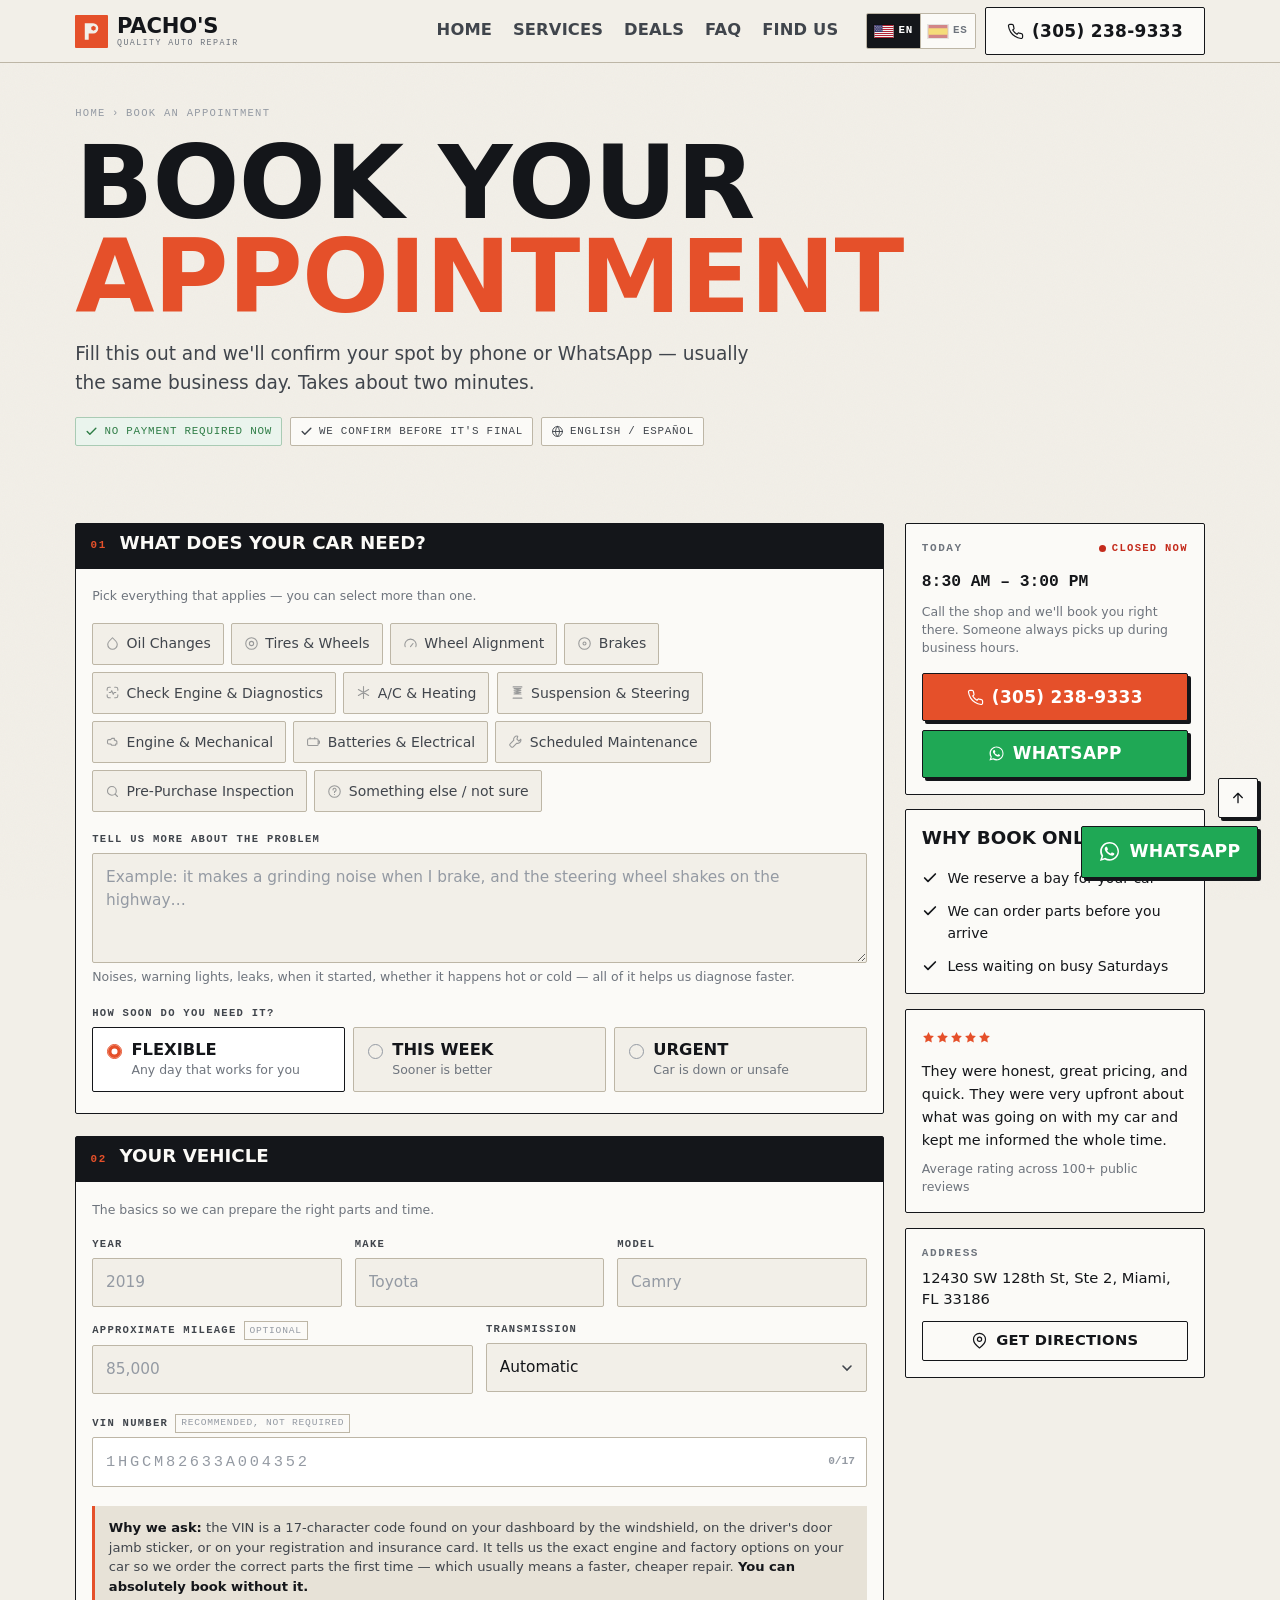
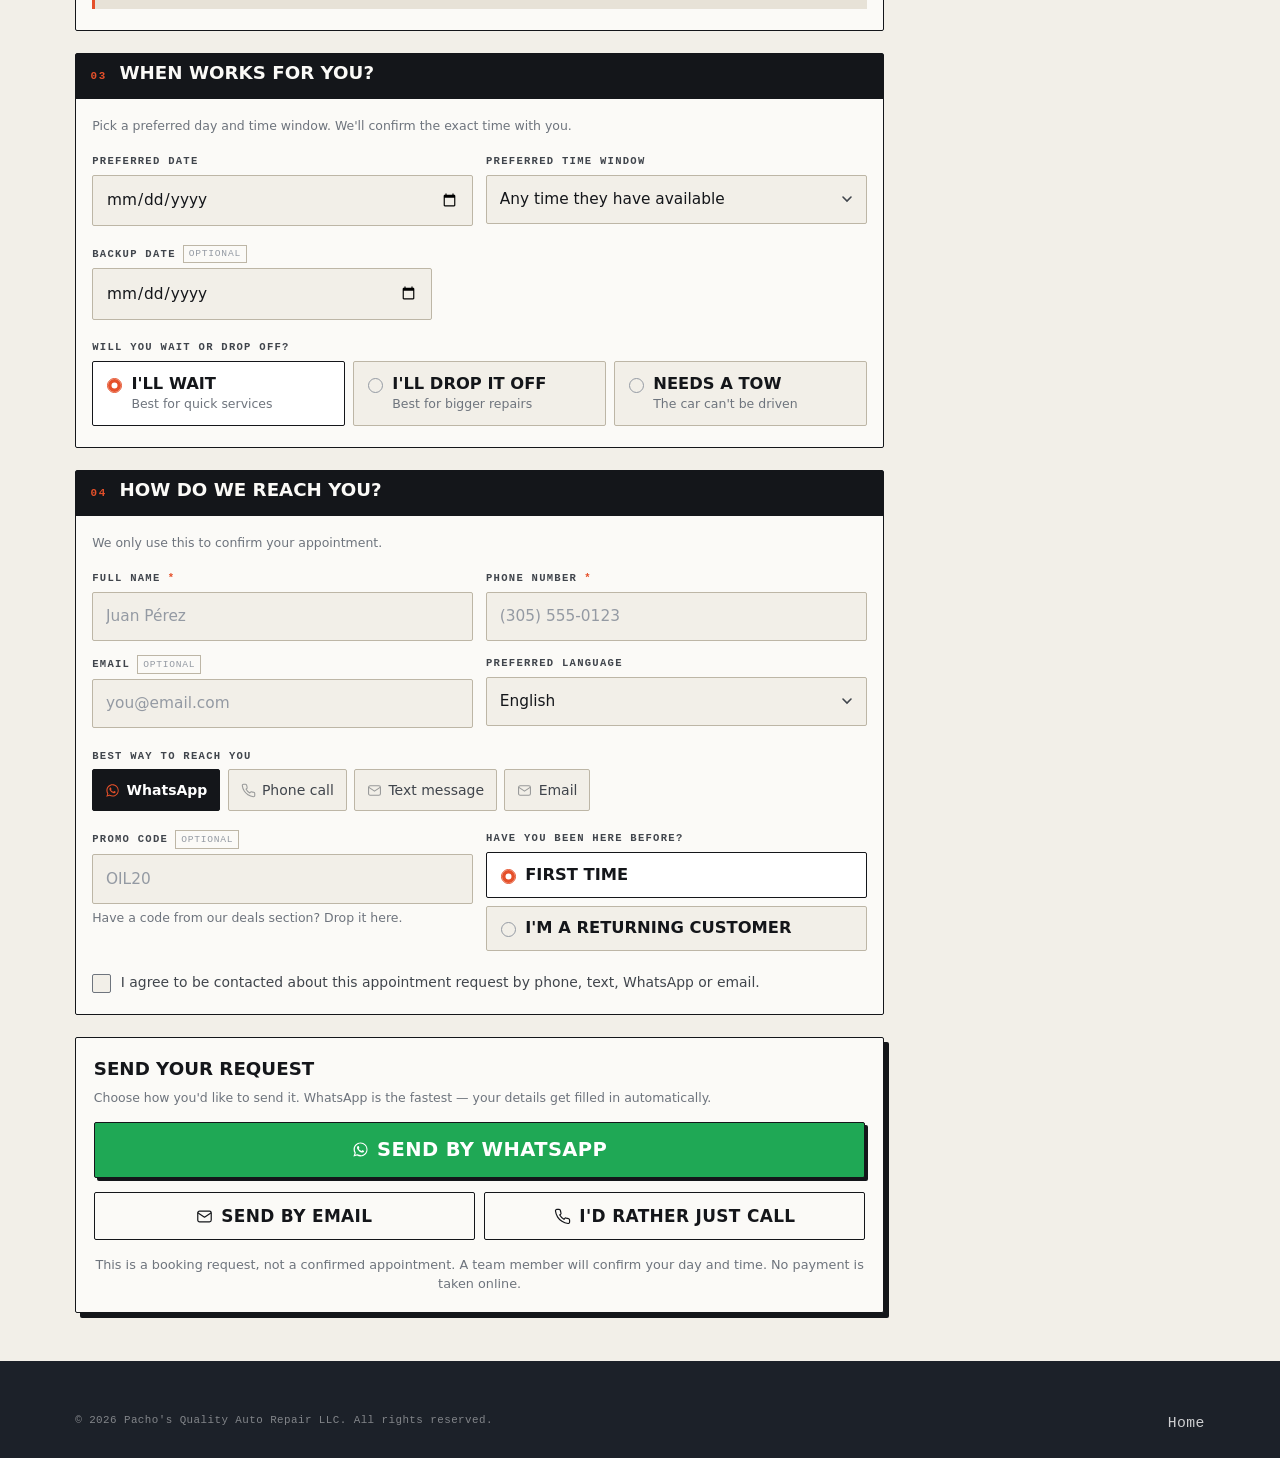
==== commit 11ef3b2d: "Rebuild the design around "the work order" — kill the AI house style The client's note was that the " ====
--- a/appointment.html
+++ b/appointment.html
@@ -5,7 +5,7 @@
 <meta name="viewport" content="width=device-width, initial-scale=1, viewport-fit=cover">
 <title>Book an Appointment | Pacho's Quality Auto Repair, Miami</title>
 <meta name="description" data-i18n-content="meta.descAppt" content="Schedule your service at Pacho's Quality Auto Repair in Miami. Tell us your vehicle, pick a day, add your VIN (optional) and we'll confirm.">
-<meta name="theme-color" content="#080B11">
+<meta name="theme-color" content="#F2EFE8">
 <meta name="format-detection" content="telephone=no">
 <link rel="canonical" href="https://pachosqualityautorepair.com/appointment.html">
 <link rel="icon" href="assets/img/favicon.svg" type="image/svg+xml">
@@ -15,14 +15,13 @@
 <meta property="og:title" content="Book an appointment — Pacho's Quality Auto Repair">
 <meta property="og:description" content="Two minutes to book. VIN optional. We confirm by call or WhatsApp.">
 
-<link rel="preconnect" href="https://fonts.googleapis.com">
-<link rel="preconnect" href="https://fonts.gstatic.com" crossorigin>
-<link href="https://fonts.googleapis.com/css2?family=Outfit:wght@500;600;700;800&family=Inter:wght@400;500;600;700&display=swap" rel="stylesheet">
+<link rel="preload" href="assets/fonts/barlow-condensed-700-latin.woff2" as="font" type="font/woff2" crossorigin>
+<link rel="preload" href="assets/fonts/barlow-400-latin.woff2" as="font" type="font/woff2" crossorigin>
+<link rel="stylesheet" href="assets/css/fonts.css">
 <link rel="stylesheet" href="assets/css/styles.css">
 </head>
 
 <body>
-<div class="bg-fx" aria-hidden="true"></div>
 <a class="skip" href="#main">Skip to content</a>
 
 <!-- ===== Icon sprite ===== -->
@@ -95,7 +94,7 @@
       </button>
     </div>
 
-    <a class="btn btn--ghost header__cta" data-tel href="tel:+13052389333">
+    <a class="btn header__cta" data-tel href="tel:+13052389333">
       <svg><use href="#i-phone"/></svg><span data-phone-text>(305) 238-9333</span>
     </a>
 
@@ -113,7 +112,7 @@
     <a class="drawer__link" href="index.html#location"><span data-i18n="nav.location"></span><span>→</span></a>
   </nav>
   <div class="drawer__actions">
-    <a class="btn btn--ghost btn--lg btn--block" data-tel href="tel:+13052389333"><svg><use href="#i-phone"/></svg><span data-phone-text>(305) 238-9333</span></a>
+    <a class="btn btn--lg btn--block" data-tel href="tel:+13052389333"><svg><use href="#i-phone"/></svg><span data-phone-text>(305) 238-9333</span></a>
     <a class="btn btn--wa btn--lg btn--block" data-wa="book" href="https://wa.me/13052389333" target="_blank" rel="noopener"><svg><use href="#i-whatsapp"/></svg><span data-i18n="cta.whatsapp"></span></a>
   </div>
 </div>
@@ -126,13 +125,13 @@
         <a href="index.html" data-i18n="nav.home"></a><span>›</span><span data-i18n="appt.crumb"></span>
       </div>
       <h1 class="display">
-        <span data-i18n="appt.h1a"></span> <span class="grad-text" data-i18n="appt.h1b"></span>
+        <span data-i18n="appt.h1a"></span> <span class="mark" data-i18n="appt.h1b"></span>
       </h1>
       <p class="lede mt-2" data-i18n="appt.lede"></p>
       <div style="display:flex;flex-wrap:wrap;gap:.5rem;margin-top:1.2rem">
-        <span class="badge badge--teal"><svg><use href="#i-check"/></svg><span data-i18n="appt.badge1"></span></span>
-        <span class="badge"><svg><use href="#i-check"/></svg><span data-i18n="appt.badge2"></span></span>
-        <span class="badge"><svg><use href="#i-globe"/></svg><span data-i18n="appt.badge3"></span></span>
+        <span class="tag tag--pass"><svg><use href="#i-check"/></svg><span data-i18n="appt.badge1"></span></span>
+        <span class="tag"><svg><use href="#i-check"/></svg><span data-i18n="appt.badge2"></span></span>
+        <span class="tag"><svg><use href="#i-globe"/></svg><span data-i18n="appt.badge3"></span></span>
       </div>
     </div>
   </section>
@@ -146,14 +145,12 @@
         <!-- 1. Services -->
         <fieldset class="fieldset reveal">
           <div class="fs-head">
-            <span class="fs-num">1</span>
-            <span>
-              <span class="fs-title" data-i18n="appt.s1t"></span>
-              <span class="fs-sub" style="display:block" data-i18n="appt.s1d"></span>
-            </span>
-          </div>
-
-          <div class="chips" id="serviceChips" role="group" aria-describedby="svcErr">
+            <span class="fs-num">01</span>
+            <span class="railcard__t" data-i18n="appt.s1t"></span>
+          </div>
+          <div class="fs-body">
+            <p class="hint" style="margin-bottom:1.1rem" data-i18n="appt.s1d"></p>
+<div class="chips" id="serviceChips" role="group" aria-describedby="svcErr">
             <label class="chip"><input type="checkbox" name="service" value="oil"><svg><use href="#i-oil"/></svg><span data-i18n="svc.oil.t"></span></label>
             <label class="chip"><input type="checkbox" name="service" value="tires"><svg><use href="#i-tire"/></svg><span data-i18n="svc.tires.t"></span></label>
             <label class="chip"><input type="checkbox" name="service" value="alignment"><svg><use href="#i-gauge"/></svg><span data-i18n="svc.align.t"></span></label>
@@ -195,19 +192,18 @@
               </label>
             </div>
           </div>
+        </div>
         </fieldset>
 
         <!-- 2. Vehicle -->
         <fieldset class="fieldset reveal">
           <div class="fs-head">
-            <span class="fs-num">2</span>
-            <span>
-              <span class="fs-title" data-i18n="appt.s2t"></span>
-              <span class="fs-sub" style="display:block" data-i18n="appt.s2d"></span>
-            </span>
-          </div>
-
-          <div class="row row--3">
+            <span class="fs-num">02</span>
+            <span class="railcard__t" data-i18n="appt.s2t"></span>
+          </div>
+          <div class="fs-body">
+            <p class="hint" style="margin-bottom:1.1rem" data-i18n="appt.s2d"></p>
+<div class="row row--3">
             <div class="field">
               <label for="year"><span data-i18n="appt.yearL"></span></label>
               <input class="input" id="year" name="year" type="text" inputmode="numeric" maxlength="4" autocomplete="off" data-i18n-placeholder="appt.yearPh">
@@ -252,19 +248,18 @@
             <span class="hint" id="vinMsg" role="status"></span>
             <div class="vin-note" id="vinNote" data-i18n-html="appt.vinNote"></div>
           </div>
+        </div>
         </fieldset>
 
         <!-- 3. When -->
         <fieldset class="fieldset reveal">
           <div class="fs-head">
-            <span class="fs-num">3</span>
-            <span>
-              <span class="fs-title" data-i18n="appt.s3t"></span>
-              <span class="fs-sub" style="display:block" data-i18n="appt.s3d"></span>
-            </span>
-          </div>
-
-          <div class="row row--2">
+            <span class="fs-num">03</span>
+            <span class="railcard__t" data-i18n="appt.s3t"></span>
+          </div>
+          <div class="fs-body">
+            <p class="hint" style="margin-bottom:1.1rem" data-i18n="appt.s3d"></p>
+<div class="row row--2">
             <div class="field">
               <label for="date"><span data-i18n="appt.dateL"></span></label>
               <input class="input" id="date" name="date" type="date" aria-describedby="dateMsg">
@@ -306,19 +301,18 @@
               </label>
             </div>
           </div>
+        </div>
         </fieldset>
 
         <!-- 4. Contact -->
         <fieldset class="fieldset reveal">
           <div class="fs-head">
-            <span class="fs-num">4</span>
-            <span>
-              <span class="fs-title" data-i18n="appt.s4t"></span>
-              <span class="fs-sub" style="display:block" data-i18n="appt.s4d"></span>
-            </span>
-          </div>
-
-          <div class="row row--2">
+            <span class="fs-num">04</span>
+            <span class="railcard__t" data-i18n="appt.s4t"></span>
+          </div>
+          <div class="fs-body">
+            <p class="hint" style="margin-bottom:1.1rem" data-i18n="appt.s4d"></p>
+<div class="row row--2">
             <div class="field">
               <label for="name"><span data-i18n="appt.nameL"></span><span class="req" aria-hidden="true">*</span></label>
               <input class="input" id="name" name="name" type="text" autocomplete="name" required data-i18n-placeholder="appt.namePh" aria-describedby="nameErr">
@@ -386,46 +380,47 @@
             </label>
             <p class="hint hint--warn" id="consentErr" hidden style="margin-top:.5rem"></p>
           </div>
+        </div>
         </fieldset>
 
         <!-- Send -->
-        <div class="glass submit-card reveal">
+        <div class="submit-card reveal">
           <div>
-            <span class="fs-title" data-i18n="appt.sendTitle"></span>
+            <span class="railcard__t" data-i18n="appt.sendTitle"></span>
             <p class="hint" style="margin-top:.35rem" data-i18n="appt.sendDesc"></p>
           </div>
           <button class="btn btn--wa btn--lg btn--block" type="button" id="sendWa">
             <svg><use href="#i-whatsapp"/></svg><span data-i18n="appt.sendWa"></span>
           </button>
           <div class="row row--2" style="gap:.6rem">
-            <button class="btn btn--ghost" type="button" id="sendMail"><svg><use href="#i-mail"/></svg><span data-i18n="appt.sendMail"></span></button>
-            <a class="btn btn--ghost" data-tel href="tel:+13052389333"><svg><use href="#i-phone"/></svg><span data-i18n="appt.sendCall"></span></a>
+            <button class="btn" type="button" id="sendMail"><svg><use href="#i-mail"/></svg><span data-i18n="appt.sendMail"></span></button>
+            <a class="btn" data-tel href="tel:+13052389333"><svg><use href="#i-phone"/></svg><span data-i18n="appt.sendCall"></span></a>
           </div>
           <p class="hint hint--warn center" id="formErr" hidden></p>
           <p class="submit-note" data-i18n="appt.sendNote"></p>
         </div>
 
         <!-- Confirmation / copyable summary -->
-        <div class="glass confirm" id="confirm" tabindex="-1" role="status" aria-live="polite">
+        <div class="confirm" id="confirm" tabindex="-1" role="status" aria-live="polite">
           <div class="confirm__ic"><svg><use href="#i-check"/></svg></div>
           <h3 class="display" style="font-size:1.5rem" data-i18n="appt.doneTitle"></h3>
           <p class="hint mt-1" data-i18n="appt.doneP"></p>
           <pre class="summary" id="summary"></pre>
           <div class="row row--2" style="gap:.6rem">
             <button class="btn btn--primary" type="button" id="copyBtn"><svg><use href="#i-copy"/></svg><span data-i18n="appt.copy"></span></button>
-            <button class="btn btn--ghost" type="button" id="editBtn"><span data-i18n="appt.edit"></span></button>
+            <button class="btn" type="button" id="editBtn"><span data-i18n="appt.edit"></span></button>
           </div>
         </div>
       </form>
 
       <!-- Sticky rail -->
       <aside class="appt-rail">
-        <div class="glass railcard reveal">
-          <div class="shopcard__top" style="margin-bottom:.9rem">
-            <span class="shopcard__title" data-i18n="appt.railHoursT"></span>
-            <span class="status" data-status><span class="status__dot"></span><span data-status-text>Open now</span></span>
-          </div>
-          <p style="font-size:1.15rem;font-weight:700;font-family:var(--font-display)" data-today-hours>8:30 AM – 5:30 PM</p>
+        <div class="railcard reveal">
+          <div style="display:flex;align-items:center;justify-content:space-between;gap:.6rem;margin-bottom:.7rem">
+            <span class="label" data-i18n="appt.railHoursT"></span>
+            <span class="status status--onpaper" data-status><span class="dot"></span><span data-status-text>Open now</span></span>
+          </div>
+          <p style="font-family:var(--font-mono);font-size:1.02rem;font-weight:600" data-today-hours>8:30 AM – 5:30 PM</p>
           <p class="hint mt-1" data-i18n="appt.railP"></p>
           <a class="btn btn--primary btn--block" style="margin-top:1rem" data-tel href="tel:+13052389333">
             <svg><use href="#i-phone"/></svg><span data-phone-text>(305) 238-9333</span>
@@ -435,8 +430,8 @@
           </a>
         </div>
 
-        <div class="glass railcard reveal" data-d="1">
-          <span class="fs-title" data-i18n="appt.railWhy"></span>
+        <div class="railcard reveal" data-d="1">
+          <span class="railcard__t" data-i18n="appt.railWhy"></span>
           <ul style="margin-top:.9rem;display:grid;gap:.65rem">
             <li style="display:flex;gap:.6rem;align-items:flex-start;font-size:.875rem;color:var(--txt-2)">
               <svg width="16" height="16" style="color:var(--teal-400);flex:none;margin-top:3px"><use href="#i-check"/></svg><span data-i18n="appt.railW1"></span>
@@ -450,7 +445,7 @@
           </ul>
         </div>
 
-        <div class="glass railcard reveal" data-d="2">
+        <div class="railcard reveal" data-d="2">
           <span class="stars" aria-hidden="true">
             <svg><use href="#i-star"/></svg><svg><use href="#i-star"/></svg><svg><use href="#i-star"/></svg><svg><use href="#i-star"/></svg><svg><use href="#i-star"/></svg>
           </span>
@@ -458,14 +453,14 @@
           <p class="hint mt-1" data-i18n="rev.meta"></p>
         </div>
 
-        <div class="glass railcard reveal" data-d="3">
-          <div class="infoitem">
-            <span class="infoitem__ic"><svg><use href="#i-pin"/></svg></span>
-            <span>
-              <span class="infoitem__l" data-i18n="loc.addrL"></span>
-              <span class="infoitem__v" style="display:block;font-size:.9rem"><a data-maps href="#" target="_blank" rel="noopener" data-address-text>12430 SW 128th St, Ste 2, Miami, FL 33186</a></span>
-            </span>
-          </div>
+        <div class="railcard reveal" data-d="3">
+          <p class="label" style="margin-bottom:.35rem" data-i18n="loc.addrL"></p>
+          <p style="font-size:.92rem;font-weight:500;line-height:1.4">
+            <a data-maps href="#" target="_blank" rel="noopener" data-address-text>12430 SW 128th St, Ste 2, Miami, FL 33186</a>
+          </p>
+          <a class="btn btn--sm btn--block" style="margin-top:.7rem" data-maps href="#" target="_blank" rel="noopener">
+            <svg><use href="#i-pin"/></svg><span data-i18n="cta.directions"></span>
+          </a>
         </div>
       </aside>
     </div>
--- a/assets/css/fonts.css
+++ b/assets/css/fonts.css
@@ -0,0 +1,181 @@
+/* Self-hosted webfonts — no third-party request at page load. */
+
+@font-face {
+  font-family: 'Barlow Condensed';
+  font-style: normal;
+  font-weight: 500;
+  font-display: swap;
+  src: url('../fonts/barlow-condensed-500-latin-ext.woff2') format('woff2');
+  unicode-range: U+0100-02BA, U+02BD-02C5, U+02C7-02CC, U+02CE-02D7, U+02DD-02FF, U+0304, U+0308, U+0329, U+1D00-1DBF, U+1E00-1E9F, U+1EF2-1EFF, U+2020, U+20A0-20AB, U+20AD-20C0, U+2113, U+2C60-2C7F, U+A720-A7FF;
+}
+
+@font-face {
+  font-family: 'Barlow Condensed';
+  font-style: normal;
+  font-weight: 500;
+  font-display: swap;
+  src: url('../fonts/barlow-condensed-500-latin.woff2') format('woff2');
+  unicode-range: U+0000-00FF, U+0131, U+0152-0153, U+02BB-02BC, U+02C6, U+02DA, U+02DC, U+0304, U+0308, U+0329, U+2000-206F, U+20AC, U+2122, U+2191, U+2193, U+2212, U+2215, U+FEFF, U+FFFD;
+}
+
+@font-face {
+  font-family: 'Barlow Condensed';
+  font-style: normal;
+  font-weight: 600;
+  font-display: swap;
+  src: url('../fonts/barlow-condensed-600-latin-ext.woff2') format('woff2');
+  unicode-range: U+0100-02BA, U+02BD-02C5, U+02C7-02CC, U+02CE-02D7, U+02DD-02FF, U+0304, U+0308, U+0329, U+1D00-1DBF, U+1E00-1E9F, U+1EF2-1EFF, U+2020, U+20A0-20AB, U+20AD-20C0, U+2113, U+2C60-2C7F, U+A720-A7FF;
+}
+
+@font-face {
+  font-family: 'Barlow Condensed';
+  font-style: normal;
+  font-weight: 600;
+  font-display: swap;
+  src: url('../fonts/barlow-condensed-600-latin.woff2') format('woff2');
+  unicode-range: U+0000-00FF, U+0131, U+0152-0153, U+02BB-02BC, U+02C6, U+02DA, U+02DC, U+0304, U+0308, U+0329, U+2000-206F, U+20AC, U+2122, U+2191, U+2193, U+2212, U+2215, U+FEFF, U+FFFD;
+}
+
+@font-face {
+  font-family: 'Barlow Condensed';
+  font-style: normal;
+  font-weight: 700;
+  font-display: swap;
+  src: url('../fonts/barlow-condensed-700-latin-ext.woff2') format('woff2');
+  unicode-range: U+0100-02BA, U+02BD-02C5, U+02C7-02CC, U+02CE-02D7, U+02DD-02FF, U+0304, U+0308, U+0329, U+1D00-1DBF, U+1E00-1E9F, U+1EF2-1EFF, U+2020, U+20A0-20AB, U+20AD-20C0, U+2113, U+2C60-2C7F, U+A720-A7FF;
+}
+
+@font-face {
+  font-family: 'Barlow Condensed';
+  font-style: normal;
+  font-weight: 700;
+  font-display: swap;
+  src: url('../fonts/barlow-condensed-700-latin.woff2') format('woff2');
+  unicode-range: U+0000-00FF, U+0131, U+0152-0153, U+02BB-02BC, U+02C6, U+02DA, U+02DC, U+0304, U+0308, U+0329, U+2000-206F, U+20AC, U+2122, U+2191, U+2193, U+2212, U+2215, U+FEFF, U+FFFD;
+}
+
+@font-face {
+  font-family: 'Barlow';
+  font-style: normal;
+  font-weight: 400;
+  font-display: swap;
+  src: url('../fonts/barlow-400-latin-ext.woff2') format('woff2');
+  unicode-range: U+0100-02BA, U+02BD-02C5, U+02C7-02CC, U+02CE-02D7, U+02DD-02FF, U+0304, U+0308, U+0329, U+1D00-1DBF, U+1E00-1E9F, U+1EF2-1EFF, U+2020, U+20A0-20AB, U+20AD-20C0, U+2113, U+2C60-2C7F, U+A720-A7FF;
+}
+
+@font-face {
+  font-family: 'Barlow';
+  font-style: normal;
+  font-weight: 400;
+  font-display: swap;
+  src: url('../fonts/barlow-400-latin.woff2') format('woff2');
+  unicode-range: U+0000-00FF, U+0131, U+0152-0153, U+02BB-02BC, U+02C6, U+02DA, U+02DC, U+0304, U+0308, U+0329, U+2000-206F, U+20AC, U+2122, U+2191, U+2193, U+2212, U+2215, U+FEFF, U+FFFD;
+}
+
+@font-face {
+  font-family: 'Barlow';
+  font-style: normal;
+  font-weight: 500;
+  font-display: swap;
+  src: url('../fonts/barlow-500-latin-ext.woff2') format('woff2');
+  unicode-range: U+0100-02BA, U+02BD-02C5, U+02C7-02CC, U+02CE-02D7, U+02DD-02FF, U+0304, U+0308, U+0329, U+1D00-1DBF, U+1E00-1E9F, U+1EF2-1EFF, U+2020, U+20A0-20AB, U+20AD-20C0, U+2113, U+2C60-2C7F, U+A720-A7FF;
+}
+
+@font-face {
+  font-family: 'Barlow';
+  font-style: normal;
+  font-weight: 500;
+  font-display: swap;
+  src: url('../fonts/barlow-500-latin.woff2') format('woff2');
+  unicode-range: U+0000-00FF, U+0131, U+0152-0153, U+02BB-02BC, U+02C6, U+02DA, U+02DC, U+0304, U+0308, U+0329, U+2000-206F, U+20AC, U+2122, U+2191, U+2193, U+2212, U+2215, U+FEFF, U+FFFD;
+}
+
+@font-face {
+  font-family: 'Barlow';
+  font-style: normal;
+  font-weight: 600;
+  font-display: swap;
+  src: url('../fonts/barlow-600-latin-ext.woff2') format('woff2');
+  unicode-range: U+0100-02BA, U+02BD-02C5, U+02C7-02CC, U+02CE-02D7, U+02DD-02FF, U+0304, U+0308, U+0329, U+1D00-1DBF, U+1E00-1E9F, U+1EF2-1EFF, U+2020, U+20A0-20AB, U+20AD-20C0, U+2113, U+2C60-2C7F, U+A720-A7FF;
+}
+
+@font-face {
+  font-family: 'Barlow';
+  font-style: normal;
+  font-weight: 600;
+  font-display: swap;
+  src: url('../fonts/barlow-600-latin.woff2') format('woff2');
+  unicode-range: U+0000-00FF, U+0131, U+0152-0153, U+02BB-02BC, U+02C6, U+02DA, U+02DC, U+0304, U+0308, U+0329, U+2000-206F, U+20AC, U+2122, U+2191, U+2193, U+2212, U+2215, U+FEFF, U+FFFD;
+}
+
+@font-face {
+  font-family: 'Barlow';
+  font-style: normal;
+  font-weight: 700;
+  font-display: swap;
+  src: url('../fonts/barlow-700-latin-ext.woff2') format('woff2');
+  unicode-range: U+0100-02BA, U+02BD-02C5, U+02C7-02CC, U+02CE-02D7, U+02DD-02FF, U+0304, U+0308, U+0329, U+1D00-1DBF, U+1E00-1E9F, U+1EF2-1EFF, U+2020, U+20A0-20AB, U+20AD-20C0, U+2113, U+2C60-2C7F, U+A720-A7FF;
+}
+
+@font-face {
+  font-family: 'Barlow';
+  font-style: normal;
+  font-weight: 700;
+  font-display: swap;
+  src: url('../fonts/barlow-700-latin.woff2') format('woff2');
+  unicode-range: U+0000-00FF, U+0131, U+0152-0153, U+02BB-02BC, U+02C6, U+02DA, U+02DC, U+0304, U+0308, U+0329, U+2000-206F, U+20AC, U+2122, U+2191, U+2193, U+2212, U+2215, U+FEFF, U+FFFD;
+}
+
+@font-face {
+  font-family: 'IBM Plex Mono';
+  font-style: normal;
+  font-weight: 400;
+  font-display: swap;
+  src: url('../fonts/plex-mono-400-latin-ext.woff2') format('woff2');
+  unicode-range: U+0100-02BA, U+02BD-02C5, U+02C7-02CC, U+02CE-02D7, U+02DD-02FF, U+0304, U+0308, U+0329, U+1D00-1DBF, U+1E00-1E9F, U+1EF2-1EFF, U+2020, U+20A0-20AB, U+20AD-20C0, U+2113, U+2C60-2C7F, U+A720-A7FF;
+}
+
+@font-face {
+  font-family: 'IBM Plex Mono';
+  font-style: normal;
+  font-weight: 400;
+  font-display: swap;
+  src: url('../fonts/plex-mono-400-latin.woff2') format('woff2');
+  unicode-range: U+0000-00FF, U+0131, U+0152-0153, U+02BB-02BC, U+02C6, U+02DA, U+02DC, U+0304, U+0308, U+0329, U+2000-206F, U+20AC, U+2122, U+2191, U+2193, U+2212, U+2215, U+FEFF, U+FFFD;
+}
+
+@font-face {
+  font-family: 'IBM Plex Mono';
+  font-style: normal;
+  font-weight: 500;
+  font-display: swap;
+  src: url('../fonts/plex-mono-500-latin-ext.woff2') format('woff2');
+  unicode-range: U+0100-02BA, U+02BD-02C5, U+02C7-02CC, U+02CE-02D7, U+02DD-02FF, U+0304, U+0308, U+0329, U+1D00-1DBF, U+1E00-1E9F, U+1EF2-1EFF, U+2020, U+20A0-20AB, U+20AD-20C0, U+2113, U+2C60-2C7F, U+A720-A7FF;
+}
+
+@font-face {
+  font-family: 'IBM Plex Mono';
+  font-style: normal;
+  font-weight: 500;
+  font-display: swap;
+  src: url('../fonts/plex-mono-500-latin.woff2') format('woff2');
+  unicode-range: U+0000-00FF, U+0131, U+0152-0153, U+02BB-02BC, U+02C6, U+02DA, U+02DC, U+0304, U+0308, U+0329, U+2000-206F, U+20AC, U+2122, U+2191, U+2193, U+2212, U+2215, U+FEFF, U+FFFD;
+}
+
+@font-face {
+  font-family: 'IBM Plex Mono';
+  font-style: normal;
+  font-weight: 600;
+  font-display: swap;
+  src: url('../fonts/plex-mono-600-latin-ext.woff2') format('woff2');
+  unicode-range: U+0100-02BA, U+02BD-02C5, U+02C7-02CC, U+02CE-02D7, U+02DD-02FF, U+0304, U+0308, U+0329, U+1D00-1DBF, U+1E00-1E9F, U+1EF2-1EFF, U+2020, U+20A0-20AB, U+20AD-20C0, U+2113, U+2C60-2C7F, U+A720-A7FF;
+}
+
+@font-face {
+  font-family: 'IBM Plex Mono';
+  font-style: normal;
+  font-weight: 600;
+  font-display: swap;
+  src: url('../fonts/plex-mono-600-latin.woff2') format('woff2');
+  unicode-range: U+0000-00FF, U+0131, U+0152-0153, U+02BB-02BC, U+02C6, U+02DA, U+02DC, U+0304, U+0308, U+0329, U+2000-206F, U+20AC, U+2122, U+2191, U+2193, U+2212, U+2215, U+FEFF, U+FFFD;
+}
--- a/assets/css/styles.css
+++ b/assets/css/styles.css
@@ -1,94 +1,88 @@
 /* ============================================================
-   Pacho's Quality Auto Repair — Design System
-   "Miami Garage Modern": dark graphite + glass + ignition amber
-   Mobile-first. No frameworks. No build step.
+   Pacho's Quality Auto Repair
+   Design system: "THE WORK ORDER"
+
+   The shop's whole promise is "we tell you what's wrong before
+   we charge you." So the site is built like the printed vehicle
+   inspection sheet a service advisor hands you: warm paper,
+   black ink, hairline rules, monospaced data, one signal colour,
+   and pass/warn/fail marks.
+
+   Deliberately NOT used anywhere: frosted glass, backdrop-filter,
+   ambient gradient orbs, gradient text, blurred glow shadows,
+   pill-shaped everything, an icon chip on top of every card.
    ============================================================ */
 
 /* ---------- 1. Tokens ---------- */
 :root {
-  /* Surfaces */
-  --ink-1000: #05070B;
-  --ink-900: #080B11;
-  --ink-850: #0B0F16;
-  --ink-800: #10151E;
-  --ink-700: #171D28;
-  --ink-600: #212936;
-
-  /* Glass */
-  --glass: rgba(255, 255, 255, 0.045);
-  --glass-strong: rgba(255, 255, 255, 0.075);
-  --glass-hi: rgba(255, 255, 255, 0.12);
-  --line: rgba(255, 255, 255, 0.10);
-  --line-soft: rgba(255, 255, 255, 0.06);
-
-  /* Text */
-  --txt: #EDF1F8;
-  --txt-2: #B7C0D0;
-  --muted: #8B96A9;
-
-  /* Brand */
-  --amber-300: #FFD166;
-  --amber-400: #FFB020;
-  --orange-500: #FF7A18;
-  --teal-400: #14E0C0;
-  --green-500: #25D366; /* WhatsApp */
-
-  --brand-grad: linear-gradient(135deg, var(--amber-300) 0%, var(--amber-400) 45%, var(--orange-500) 100%);
-  --brand-grad-soft: linear-gradient(135deg, rgba(255, 209, 102, .18), rgba(255, 122, 24, .10));
+  /* Paper & ink */
+  --paper: #F2EFE8;
+  --paper-2: #FBFAF7;
+  --paper-3: #E7E2D7;
+  --paper-4: #DDD7C9;
+
+  --ink: #14161A;
+  --ink-2: #40454C;
+  --ink-3: #6E747D;
+  --ink-4: #949AA3;
+
+  --rule: #D3CDC0;
+  --rule-2: #BDB6A6;
+
+  /* One signal colour, used like safety paint */
+  --signal: #E5502A;
+  --signal-d: #BE3C1A;
+  --signal-w: #FBE7E0;
+
+  /* Inspection marks */
+  --pass: #2F7D46;
+  --warn: #C57C0C;
+  --fail: #C42B1C;
+
+  /* Dark blocks (footer, stamps, header bars) */
+  --steel: #1C2129;
+  --steel-2: #2C333D;
+
+  --wa: #1FA855;
 
   /* Type */
-  --font-display: "Outfit", "Archivo", ui-sans-serif, system-ui, -apple-system, "Segoe UI", Roboto, sans-serif;
-  --font-body: "Inter", ui-sans-serif, system-ui, -apple-system, "Segoe UI", Roboto, "Helvetica Neue", sans-serif;
-
-  /* Space & shape */
-  --r-sm: 10px;
-  --r-md: 16px;
-  --r-lg: 22px;
-  --r-xl: 30px;
-  --r-pill: 999px;
-  --pad: clamp(1.15rem, 4.5vw, 2rem);
-  --maxw: 1180px;
-
-  /* Shadow */
-  --sh-1: 0 1px 2px rgba(0, 0, 0, .35);
-  --sh-2: 0 10px 30px -12px rgba(0, 0, 0, .65);
-  --sh-3: 0 28px 70px -28px rgba(0, 0, 0, .85);
-  --glow: 0 0 0 1px rgba(255, 176, 32, .28), 0 18px 48px -20px rgba(255, 122, 24, .55);
-
-  /* Motion */
-  --ease: cubic-bezier(.22, .68, .32, 1);
-  --dur: .38s;
-
-  /* Layout helpers */
-  --header-h: 66px;
-  --dock-h: 68px;
-
-  color-scheme: dark;
+  --font-display: "Barlow Condensed", "Oswald", "Arial Narrow", ui-sans-serif, system-ui, sans-serif;
+  --font-body: "Barlow", ui-sans-serif, system-ui, -apple-system, "Segoe UI", Roboto, sans-serif;
+  --font-mono: "IBM Plex Mono", ui-monospace, "SF Mono", Menlo, Consolas, monospace;
+
+  /* Shape — squared off, like printed forms */
+  --r: 2px;
+  --r-2: 4px;
+
+  --pad: clamp(1.1rem, 4.5vw, 2.2rem);
+  --maxw: 1200px;
+
+  --header-h: 62px;
+  --dock-h: 62px;
+
+  --ease: cubic-bezier(.2, .7, .3, 1);
+
+  color-scheme: light;
 }
 
 /* ---------- 2. Reset ---------- */
-*,
-*::before,
-*::after { box-sizing: border-box; }
-
+*, *::before, *::after { box-sizing: border-box; }
 * { margin: 0; }
 
 html {
   -webkit-text-size-adjust: 100%;
   scroll-behavior: smooth;
-  scroll-padding-top: calc(var(--header-h) + 14px);
+  scroll-padding-top: calc(var(--header-h) + 8px);
 }
 
 body {
   font-family: var(--font-body);
-  font-size: 16px;
-  line-height: 1.62;
-  color: var(--txt);
-  background: var(--ink-900);
+  font-size: 16.5px;
+  line-height: 1.6;
+  color: var(--ink);
+  background: var(--paper);
   -webkit-font-smoothing: antialiased;
-  text-rendering: optimizeLegibility;
   overflow-x: hidden;
-  padding-bottom: env(safe-area-inset-bottom);
 }
 
 img, svg, video { display: block; max-width: 100%; }
@@ -97,51 +91,21 @@
 a { color: inherit; text-decoration: none; }
 ul, ol { list-style: none; padding: 0; }
 
-:focus-visible {
-  outline: 2px solid var(--amber-400);
-  outline-offset: 3px;
-  border-radius: 6px;
-}
-
-::selection { background: rgba(255, 176, 32, .3); color: #fff; }
-
-/* ---------- 3. Ambient background ---------- */
-.bg-fx {
+:focus-visible { outline: 2px solid var(--signal); outline-offset: 2px; }
+::selection { background: var(--signal); color: #fff; }
+
+/* Paper tooth — a barely-there fibre texture, not a gradient wash */
+body::before {
+  content: "";
   position: fixed;
   inset: 0;
-  z-index: -2;
+  z-index: -1;
   pointer-events: none;
-  background:
-    radial-gradient(1100px 620px at 12% -8%, rgba(255, 122, 24, .16), transparent 62%),
-    radial-gradient(900px 560px at 92% 4%, rgba(20, 224, 192, .09), transparent 60%),
-    radial-gradient(1000px 700px at 50% 108%, rgba(255, 176, 32, .10), transparent 62%),
-    linear-gradient(180deg, var(--ink-1000) 0%, var(--ink-900) 42%, var(--ink-850) 100%);
-}
-
-/* Fine carbon-weave + grain so glass has something to refract */
-.bg-fx::before {
-  content: "";
-  position: absolute;
-  inset: 0;
-  opacity: .5;
-  background-image:
-    linear-gradient(rgba(255, 255, 255, .022) 1px, transparent 1px),
-    linear-gradient(90deg, rgba(255, 255, 255, .022) 1px, transparent 1px);
-  background-size: 56px 56px, 56px 56px;
-  mask-image: radial-gradient(closest-side at 50% 30%, #000 25%, transparent 100%);
-  -webkit-mask-image: radial-gradient(closest-side at 50% 30%, #000 25%, transparent 100%);
-}
-
-.bg-fx::after {
-  content: "";
-  position: absolute;
-  inset: 0;
-  opacity: .28;
-  mix-blend-mode: overlay;
-  background-image: url("data:image/svg+xml,%3Csvg xmlns='http://www.w3.org/2000/svg' width='180' height='180'%3E%3Cfilter id='n'%3E%3CfeTurbulence type='fractalNoise' baseFrequency='.85' numOctaves='3'/%3E%3C/filter%3E%3Crect width='180' height='180' filter='url(%23n)' opacity='.42'/%3E%3C/svg%3E");
-}
-
-/* ---------- 4. Layout primitives ---------- */
+  opacity: .35;
+  background-image: url("data:image/svg+xml,%3Csvg xmlns='http://www.w3.org/2000/svg' width='140' height='140'%3E%3Cfilter id='n'%3E%3CfeTurbulence type='fractalNoise' baseFrequency='.9' numOctaves='4'/%3E%3C/filter%3E%3Crect width='140' height='140' filter='url(%23n)' opacity='.09'/%3E%3C/svg%3E");
+}
+
+/* ---------- 3. Layout ---------- */
 .wrap {
   width: 100%;
   max-width: var(--maxw);
@@ -149,318 +113,255 @@
   padding-inline: var(--pad);
 }
 
-.section { padding-block: clamp(3.6rem, 9vw, 6.5rem); position: relative; }
-.section--tight { padding-block: clamp(2.6rem, 6vw, 4rem); }
+.section { padding-block: clamp(2.8rem, 7vw, 5rem); position: relative; }
+.section--tight { padding-block: clamp(2rem, 4.5vw, 3rem); }
+.section + .section { border-top: 1px solid var(--rule); }
+.section--dark { background: var(--steel); color: var(--paper-2); border-top: 0; }
 
 .skip {
-  position: absolute;
-  left: -9999px;
-  top: 0;
-  z-index: 200;
-  background: var(--amber-400);
-  color: #101010;
-  padding: .7rem 1.1rem;
-  border-radius: 0 0 var(--r-sm) 0;
-  font-weight: 700;
+  position: absolute; left: -9999px; top: 0; z-index: 200;
+  background: var(--signal); color: #fff; padding: .7rem 1.1rem; font-weight: 700;
 }
 .skip:focus { left: 0; }
 
-/* ---------- 5. Typography ---------- */
+/* Hazard stripe — used as a divider, the way it is painted on a shop floor */
+.stripe {
+  height: 9px;
+  background: repeating-linear-gradient(45deg, var(--ink) 0 9px, var(--signal) 9px 18px);
+}
+.stripe--thin { height: 5px; }
+
+/* ---------- 4. Type ---------- */
 .display {
   font-family: var(--font-display);
-  font-weight: 800;
-  line-height: 1.03;
-  letter-spacing: -.028em;
+  font-weight: 700;
+  text-transform: uppercase;
+  line-height: .92;
+  letter-spacing: -.008em;
   text-wrap: balance;
 }
-
-h1.display { font-size: clamp(2.35rem, 8.6vw, 4.6rem); }
-h2.display { font-size: clamp(1.85rem, 5.6vw, 3.05rem); }
-h3 { font-family: var(--font-display); font-weight: 700; letter-spacing: -.015em; font-size: 1.16rem; line-height: 1.28; }
-
-.eyebrow {
-  display: inline-flex;
-  align-items: center;
-  gap: .55rem;
-  font-size: .705rem;
-  font-weight: 700;
-  letter-spacing: .19em;
+h1.display { font-size: clamp(2.9rem, 11vw, 6.4rem); }
+h2.display { font-size: clamp(2rem, 6vw, 3.6rem); }
+h3.display { font-size: clamp(1.3rem, 3vw, 1.7rem); }
+.display em { font-style: normal; color: var(--signal); }
+
+h3 { font-family: var(--font-display); font-weight: 600; font-size: 1.35rem; line-height: 1.1; text-transform: uppercase; letter-spacing: .005em; }
+
+.lede { font-size: clamp(1.02rem, 2.2vw, 1.16rem); color: var(--ink-2); max-width: 58ch; line-height: 1.55; text-wrap: pretty; }
+.small { font-size: .875rem; color: var(--ink-3); line-height: 1.55; }
+
+/* Monospaced label — the workhorse of this system */
+.label {
+  font-family: var(--font-mono);
+  font-size: .69rem;
+  font-weight: 600;
+  letter-spacing: .14em;
   text-transform: uppercase;
-  color: var(--amber-400);
-  margin-bottom: .95rem;
-}
-.eyebrow::before {
-  content: "";
-  width: 26px;
-  height: 2px;
-  border-radius: 2px;
-  background: var(--brand-grad);
-}
-
-.lede {
-  color: var(--txt-2);
-  font-size: clamp(1rem, 2.4vw, 1.115rem);
-  max-width: 60ch;
-  text-wrap: pretty;
-}
-
-.grad-text {
-  background: var(--brand-grad);
-  -webkit-background-clip: text;
-  background-clip: text;
-  color: transparent;
-}
-
-.section-head { margin-bottom: clamp(1.9rem, 4.5vw, 2.9rem); max-width: 68ch; }
-.section-head--center { margin-inline: auto; text-align: center; }
-.section-head--center .eyebrow::before { display: none; }
-
-/* ---------- 6. Glass surfaces ---------- */
-.glass {
-  position: relative;
-  background: var(--glass);
-  border: 1px solid var(--line);
-  border-radius: var(--r-lg);
-  backdrop-filter: blur(18px) saturate(150%);
-  -webkit-backdrop-filter: blur(18px) saturate(150%);
-  box-shadow: var(--sh-2);
-}
-
-/* Top hairline that mimics light catching an edge */
-.glass::before {
-  content: "";
-  position: absolute;
-  inset: 0 0 auto 0;
-  height: 1px;
-  border-radius: inherit;
-  background: linear-gradient(90deg, transparent, rgba(255, 255, 255, .30), transparent);
-  opacity: .8;
-  pointer-events: none;
-}
-
-.glass--lift { transition: transform var(--dur) var(--ease), border-color var(--dur) var(--ease), box-shadow var(--dur) var(--ease); }
-.glass--lift:hover { transform: translateY(-4px); border-color: rgba(255, 176, 32, .34); box-shadow: var(--sh-3); }
-
-/* ---------- 7. Buttons ---------- */
+  color: var(--ink-3);
+}
+.label--signal { color: var(--signal); }
+
+/* Numbered section heading with a rule running to the edge */
+.sechead { display: flex; align-items: center; gap: 1rem; margin-bottom: 1.6rem; }
+.sechead__n { font-family: var(--font-mono); font-size: .69rem; font-weight: 600; letter-spacing: .14em; color: var(--signal); white-space: nowrap; }
+.sechead__t { font-family: var(--font-mono); font-size: .69rem; font-weight: 600; letter-spacing: .14em; text-transform: uppercase; color: var(--ink-3); white-space: nowrap; }
+.sechead__rule { flex: 1; height: 1px; background: var(--rule-2); }
+.section--dark .sechead__rule { background: rgba(255,255,255,.2); }
+.section--dark .sechead__t { color: rgba(255,255,255,.55); }
+
+.section-intro { max-width: 62ch; margin-bottom: clamp(1.8rem, 4vw, 2.6rem); }
+.section-intro h2 { margin-bottom: .7rem; }
+
+.mark { color: var(--signal); }
+.underline-ink { box-shadow: inset 0 -.28em 0 var(--signal-w); }
+
+/* ---------- 5. Buttons ---------- */
 .btn {
-  display: inline-flex;
-  align-items: center;
-  justify-content: center;
-  gap: .58rem;
-  padding: .92rem 1.35rem;
-  border-radius: var(--r-pill);
-  font-weight: 700;
-  font-size: .95rem;
-  letter-spacing: -.005em;
+  display: inline-flex; align-items: center; justify-content: center; gap: .5rem;
+  padding: .82rem 1.3rem;
+  font-family: var(--font-display);
+  font-size: 1.06rem;
+  font-weight: 600;
+  text-transform: uppercase;
+  letter-spacing: .02em;
   line-height: 1;
-  border: 1px solid transparent;
-  transition: transform .2s var(--ease), box-shadow .28s var(--ease), background .28s var(--ease), border-color .28s var(--ease), color .2s var(--ease);
+  border: 1.5px solid var(--ink);
+  border-radius: var(--r);
+  background: var(--paper-2);
+  color: var(--ink);
+  min-height: 48px;
+  transition: transform .12s var(--ease), box-shadow .12s var(--ease), background .18s var(--ease), color .18s var(--ease);
   white-space: nowrap;
-  min-height: 48px;
-}
-.btn:active { transform: translateY(1px) scale(.99); }
-.btn svg { width: 18px; height: 18px; flex: none; }
-
+}
+.btn svg { width: 17px; height: 17px; flex: none; }
+.btn:hover { background: var(--paper-3); }
+.btn:active { transform: translate(2px, 2px); }
+
+/* Hard printed-layer shadow instead of a blurred glow */
 .btn--primary {
-  background: var(--brand-grad);
-  color: #14100A;
-  box-shadow: 0 12px 30px -12px rgba(255, 122, 24, .75);
-}
-.btn--primary:hover { box-shadow: 0 18px 42px -14px rgba(255, 122, 24, .9); transform: translateY(-2px); }
-
-.btn--ghost {
-  background: var(--glass-strong);
-  border-color: var(--line);
-  color: var(--txt);
-  backdrop-filter: blur(12px);
-  -webkit-backdrop-filter: blur(12px);
-}
-.btn--ghost:hover { border-color: rgba(255, 176, 32, .45); background: var(--glass-hi); transform: translateY(-2px); }
-
-.btn--wa { background: var(--green-500); color: #05210F; box-shadow: 0 12px 30px -14px rgba(37, 211, 102, .85); }
-.btn--wa:hover { transform: translateY(-2px); }
-
-.btn--lg { padding: 1.06rem 1.7rem; font-size: 1.01rem; min-height: 54px; }
+  background: var(--signal);
+  border-color: var(--ink);
+  color: #fff;
+  box-shadow: 3px 3px 0 var(--ink);
+}
+.btn--primary:hover { background: var(--signal-d); box-shadow: 4px 4px 0 var(--ink); transform: translate(-1px, -1px); }
+.btn--primary:active { box-shadow: 0 0 0 var(--ink); transform: translate(3px, 3px); }
+
+.btn--ink { background: var(--ink); border-color: var(--ink); color: var(--paper-2); }
+.btn--ink:hover { background: var(--steel-2); }
+
+.btn--wa { background: var(--wa); border-color: var(--ink); color: #fff; box-shadow: 3px 3px 0 var(--ink); }
+.btn--wa:hover { box-shadow: 4px 4px 0 var(--ink); transform: translate(-1px, -1px); }
+
+.btn--lg { padding: 1rem 1.6rem; font-size: 1.22rem; min-height: 56px; }
+.btn--sm { padding: .55rem .9rem; font-size: .92rem; min-height: 40px; }
 .btn--block { width: 100%; }
 
-/* ---------- 8. Chips / badges ---------- */
-.badge {
-  display: inline-flex;
-  align-items: center;
-  gap: .45rem;
-  padding: .42rem .8rem;
-  border-radius: var(--r-pill);
-  background: var(--glass);
-  border: 1px solid var(--line);
-  font-size: .775rem;
+.section--dark .btn { background: transparent; border-color: rgba(255,255,255,.42); color: var(--paper-2); }
+.section--dark .btn:hover { background: rgba(255,255,255,.1); }
+.section--dark .btn--primary { background: var(--signal); border-color: var(--signal); box-shadow: 3px 3px 0 rgba(0,0,0,.5); }
+.section--dark .btn--wa { background: var(--wa); border-color: var(--wa); color: #fff; box-shadow: 3px 3px 0 rgba(0,0,0,.5); }
+
+/* Text link with a printed underline */
+.tlink {
   font-weight: 600;
-  color: var(--txt-2);
-  backdrop-filter: blur(10px);
-  -webkit-backdrop-filter: blur(10px);
-}
-.badge svg { width: 14px; height: 14px; flex: none; }
-.badge--amber { color: var(--amber-300); border-color: rgba(255, 176, 32, .32); background: rgba(255, 176, 32, .09); }
-.badge--teal { color: var(--teal-400); border-color: rgba(20, 224, 192, .28); background: rgba(20, 224, 192, .08); }
-
-/* ---------- 9. Announcement ticker ---------- */
+  border-bottom: 1.5px solid var(--signal);
+  padding-bottom: 1px;
+  transition: color .18s var(--ease), background .18s var(--ease);
+}
+.tlink:hover { color: var(--signal); }
+
+/* ---------- 6. Tags (square, not pills) ---------- */
+.tag {
+  display: inline-flex; align-items: center; gap: .4rem;
+  padding: .3rem .55rem;
+  border: 1px solid var(--rule-2);
+  border-radius: var(--r);
+  background: var(--paper-2);
+  font-family: var(--font-mono);
+  font-size: .68rem;
+  font-weight: 500;
+  letter-spacing: .07em;
+  text-transform: uppercase;
+  color: var(--ink-2);
+}
+.tag svg { width: 13px; height: 13px; flex: none; }
+.tag--signal { color: var(--signal); border-color: var(--signal); background: var(--signal-w); }
+.tag--pass { color: var(--pass); border-color: #A9CBB4; background: #EAF4ED; }
+.tag--solid { background: var(--ink); color: var(--paper-2); border-color: var(--ink); }
+
+/* Inspection status dot */
+.dot { width: 7px; height: 7px; flex: none; border-radius: 50%; background: currentColor; }
+
+/* ---------- 7. Panels ---------- */
+.panel {
+  background: var(--paper-2);
+  border: 1px solid var(--rule-2);
+  border-radius: var(--r);
+}
+.panel--ink { border-color: var(--ink); }
+.panel--raised { box-shadow: 4px 4px 0 var(--rule-2); }
+.panel--raised-ink { box-shadow: 5px 5px 0 var(--ink); }
+
+/* Panel header bar, like the top of a form */
+.panel__bar {
+  display: flex; align-items: center; justify-content: space-between; gap: .8rem;
+  padding: .6rem .9rem;
+  background: var(--ink);
+  color: var(--paper-2);
+  font-family: var(--font-mono);
+  font-size: .68rem;
+  font-weight: 600;
+  letter-spacing: .14em;
+  text-transform: uppercase;
+}
+.panel__body { padding: 1rem .9rem; }
+
+/* ---------- 8. Ticker ---------- */
 .ticker {
-  position: relative;
-  z-index: 60;
-  background: linear-gradient(90deg, rgba(255, 122, 24, .17), rgba(255, 176, 32, .10) 50%, rgba(20, 224, 192, .10));
-  border-bottom: 1px solid var(--line-soft);
+  position: relative; z-index: 60;
+  background: var(--ink);
+  color: var(--paper);
   overflow: hidden;
-  font-size: .795rem;
-  font-weight: 600;
-}
-.ticker__track {
-  display: flex;
-  width: max-content;
-  gap: 2.6rem;
-  padding-block: .5rem;
-  animation: ticker 34s linear infinite;
-}
-.ticker__item { display: inline-flex; align-items: center; gap: .5rem; color: var(--txt-2); white-space: nowrap; }
-.ticker__item b { color: var(--amber-300); }
+  font-family: var(--font-mono);
+  font-size: .72rem;
+  font-weight: 500;
+  letter-spacing: .05em;
+}
+.ticker__track { display: flex; width: max-content; gap: 2.4rem; padding-block: .42rem; animation: ticker 42s linear infinite; }
+.ticker__item { display: inline-flex; align-items: center; gap: .45rem; white-space: nowrap; color: rgba(255,255,255,.72); }
+.ticker__item b { color: var(--signal); font-weight: 600; }
+.ticker__item::before { content: "◆"; color: var(--signal); font-size: .55em; }
 .ticker:hover .ticker__track { animation-play-state: paused; }
 @keyframes ticker { to { transform: translateX(-50%); } }
 
-/* ---------- 10. Header ---------- */
+/* ---------- 9. Header ---------- */
 .header {
-  position: sticky;
-  top: 0;
-  z-index: 90;
-  background: rgba(8, 11, 17, .58);
-  backdrop-filter: blur(20px) saturate(160%);
-  -webkit-backdrop-filter: blur(20px) saturate(160%);
-  border-bottom: 1px solid var(--line-soft);
-  transition: background .3s var(--ease), border-color .3s var(--ease);
-}
-.header.is-stuck { background: rgba(6, 9, 14, .88); border-bottom-color: var(--line); }
-
-.header__inner {
-  display: flex;
-  align-items: center;
-  gap: .7rem;
-  height: var(--header-h);
-}
-
-.brand { display: flex; align-items: center; gap: .6rem; margin-right: auto; min-width: 0; overflow: hidden; }
-.brand__mark { width: 36px; height: 36px; flex: none; filter: drop-shadow(0 4px 12px rgba(255, 122, 24, .35)); }
+  position: sticky; top: 0; z-index: 90;
+  background: var(--paper);
+  border-bottom: 1px solid var(--rule-2);
+  transition: box-shadow .2s var(--ease);
+}
+.header.is-stuck { box-shadow: 0 1px 0 var(--rule-2), 0 6px 18px -12px rgba(0,0,0,.35); }
+.header__inner { display: flex; align-items: center; gap: .6rem; height: var(--header-h); }
+
+.brand { display: flex; align-items: center; gap: .55rem; margin-right: auto; min-width: 0; overflow: hidden; }
+.brand__mark { width: 33px; height: 33px; flex: none; }
 .brand__txt { display: flex; flex-direction: column; line-height: 1; min-width: 0; overflow: hidden; }
 .brand__name {
-  font-family: var(--font-display);
-  font-weight: 800;
-  font-size: 1.02rem;
-  letter-spacing: -.02em;
-  white-space: nowrap;
+  font-family: var(--font-display); font-weight: 700; font-size: 1.32rem;
+  text-transform: uppercase; letter-spacing: -.01em; white-space: nowrap;
 }
 .brand__sub {
-  font-size: .535rem;
-  letter-spacing: .21em;
-  text-transform: uppercase;
-  color: var(--muted);
-  font-weight: 700;
-  margin-top: .22rem;
-  white-space: nowrap;
+  font-family: var(--font-mono); font-size: .52rem; font-weight: 500;
+  letter-spacing: .17em; text-transform: uppercase; color: var(--ink-3);
+  margin-top: .2rem; white-space: nowrap;
 }
 
 .nav { display: none; }
-
-@media (min-width: 1000px) {
-  .nav { display: flex; align-items: center; gap: .15rem; margin-right: .5rem; }
+@media (min-width: 1020px) {
+  .nav { display: flex; align-items: center; gap: .1rem; margin-right: .5rem; }
   .nav a {
-    padding: .5rem .72rem;
-    border-radius: var(--r-pill);
-    font-size: .885rem;
-    font-weight: 600;
-    color: var(--txt-2);
-    transition: color .2s var(--ease), background .2s var(--ease);
+    padding: .45rem .6rem;
+    font-family: var(--font-display); font-size: 1.02rem; font-weight: 600;
+    text-transform: uppercase; letter-spacing: .01em; color: var(--ink-2);
+    border-bottom: 2px solid transparent;
+    transition: color .16s var(--ease), border-color .16s var(--ease);
   }
-  .nav a:hover, .nav a.is-active { color: var(--txt); background: var(--glass-strong); }
+  .nav a:hover, .nav a.is-active { color: var(--ink); border-bottom-color: var(--signal); }
 }
 
 .header__cta { display: none; }
-@media (min-width: 620px) { .header__cta { display: inline-flex; } }
-
-/* Language switch */
-.lang {
-  display: flex;
-  align-items: center;
-  gap: 2px;
-  padding: 3px;
-  border-radius: var(--r-pill);
-  background: var(--glass);
-  border: 1px solid var(--line);
-  flex: none;
-}
+@media (min-width: 640px) { .header__cta { display: inline-flex; } }
+
+/* Language switch — square plates, flags stay visible */
+.lang { display: flex; align-items: center; border: 1px solid var(--rule-2); border-radius: var(--r); overflow: hidden; flex: none; }
 .lang__btn {
-  display: inline-flex;
-  align-items: center;
-  gap: .34rem;
-  padding: .34rem .5rem;
-  border-radius: var(--r-pill);
-  font-size: .715rem;
-  font-weight: 800;
-  letter-spacing: .04em;
-  color: var(--muted);
-  transition: all .25s var(--ease);
-  min-height: 34px;
-}
-.lang__btn svg {
-  width: 21px;
-  height: 14px;
-  border-radius: 2.5px;
-  flex: none;
-  box-shadow: 0 0 0 1px rgba(255, 255, 255, .18);
-  opacity: .55;
-  transition: opacity .25s var(--ease), transform .25s var(--ease);
-}
-/* Narrow phones: keep both flags visible, drop the EN/ES text so the
-   wordmark never collides with the switch. */
-@media (max-width: 440px) {
-  .lang__btn > span { display: none; }
-  .lang__btn { padding: .34rem .42rem; }
-  .brand__sub { letter-spacing: .15em; }
-}
-/* Very narrow phones: drop the tagline rather than clip it mid-word */
-@media (max-width: 374px) { .brand__sub { display: none; } }
-
-.lang__btn[aria-pressed="true"] { background: var(--glass-hi); color: var(--txt); }
-.lang__btn[aria-pressed="true"] svg { opacity: 1; transform: scale(1.04); }
-.lang__btn:hover svg { opacity: .9; }
+  display: inline-flex; align-items: center; gap: .3rem;
+  padding: .3rem .45rem; min-height: 34px;
+  font-family: var(--font-mono); font-size: .68rem; font-weight: 600; letter-spacing: .06em;
+  color: var(--ink-3); background: var(--paper-2);
+  transition: background .16s var(--ease), color .16s var(--ease);
+}
+.lang__btn + .lang__btn { border-left: 1px solid var(--rule-2); }
+.lang__btn svg { width: 20px; height: 13px; flex: none; outline: 1px solid rgba(0,0,0,.18); opacity: .5; transition: opacity .16s var(--ease); }
+.lang__btn[aria-pressed="true"] { background: var(--ink); color: #fff; }
+.lang__btn[aria-pressed="true"] svg { opacity: 1; }
+.lang__btn:hover svg { opacity: .85; }
+@media (max-width: 430px) { .lang__btn > span { display: none; } .lang__btn { padding: .3rem .4rem; } }
+@media (max-width: 370px) { .brand__sub { display: none; } }
 
 /* Burger */
 .burger {
-  display: inline-flex;
-  align-items: center;
-  justify-content: center;
-  width: 44px;
-  height: 44px;
-  border-radius: 12px;
-  background: var(--glass);
-  border: 1px solid var(--line);
-  flex: none;
-}
-@media (min-width: 1000px) { .burger { display: none; } }
-.burger span {
-  display: block;
-  width: 18px;
-  height: 2px;
-  border-radius: 2px;
-  background: var(--txt);
-  position: relative;
-  transition: background .2s var(--ease);
-}
-.burger span::before,
-.burger span::after {
-  content: "";
-  position: absolute;
-  left: 0;
-  width: 18px;
-  height: 2px;
-  border-radius: 2px;
-  background: var(--txt);
-  transition: transform .3s var(--ease);
+  display: inline-flex; align-items: center; justify-content: center;
+  width: 42px; height: 42px; flex: none;
+  border: 1px solid var(--rule-2); border-radius: var(--r); background: var(--paper-2);
+}
+@media (min-width: 1020px) { .burger { display: none; } }
+.burger span { display: block; width: 17px; height: 2px; background: var(--ink); position: relative; }
+.burger span::before, .burger span::after {
+  content: ""; position: absolute; left: 0; width: 17px; height: 2px; background: var(--ink);
+  transition: transform .25s var(--ease);
 }
 .burger span::before { top: -6px; }
 .burger span::after { top: 6px; }
@@ -468,684 +369,543 @@
 .burger[aria-expanded="true"] span::before { transform: translateY(6px) rotate(45deg); }
 .burger[aria-expanded="true"] span::after { transform: translateY(-6px) rotate(-45deg); }
 
-/* Mobile drawer */
+/* Drawer */
 .drawer {
-  position: fixed;
-  inset: var(--header-h) 0 0 0;
-  z-index: 85;
-  background: rgba(5, 7, 11, .92);
-  backdrop-filter: blur(26px) saturate(150%);
-  -webkit-backdrop-filter: blur(26px) saturate(150%);
-  padding: 1.4rem var(--pad) 2.4rem;
+  position: fixed; inset: var(--header-h) 0 0 0; z-index: 85;
+  background: var(--paper);
+  padding: .5rem var(--pad) 2.4rem;
   overflow-y: auto;
-  transform: translateY(-8px);
-  opacity: 0;
-  visibility: hidden;
-  transition: opacity .3s var(--ease), transform .3s var(--ease), visibility .3s;
-}
-.drawer.is-open { opacity: 1; transform: none; visibility: visible; }
+  opacity: 0; visibility: hidden; transform: translateY(-6px);
+  transition: opacity .22s var(--ease), transform .22s var(--ease), visibility .22s;
+}
+.drawer.is-open { opacity: 1; visibility: visible; transform: none; }
 .drawer a.drawer__link {
-  display: flex;
-  align-items: center;
-  justify-content: space-between;
-  padding: 1rem .2rem;
-  border-bottom: 1px solid var(--line-soft);
-  font-family: var(--font-display);
-  font-size: 1.28rem;
-  font-weight: 700;
-  letter-spacing: -.02em;
-}
-.drawer a.drawer__link span:last-child { color: var(--amber-400); font-size: 1rem; }
-.drawer__actions { display: grid; gap: .7rem; margin-top: 1.6rem; }
-@media (min-width: 1000px) { .drawer { display: none; } }
-
-/* ---------- 11. Hero ---------- */
-.hero { position: relative; padding-top: clamp(2.4rem, 7vw, 4.2rem); padding-bottom: clamp(2.6rem, 7vw, 4.6rem); }
-
-.hero__grid { display: grid; gap: clamp(1.8rem, 5vw, 3rem); }
-@media (min-width: 940px) {
-  .hero__grid { grid-template-columns: 1.08fr .92fr; align-items: center; }
-}
-
-.hero h1 { margin-bottom: 1.05rem; }
+  display: flex; align-items: baseline; gap: .8rem;
+  padding: .95rem 0; border-bottom: 1px solid var(--rule);
+  font-family: var(--font-display); font-size: 1.75rem; font-weight: 600; text-transform: uppercase; line-height: 1;
+}
+.drawer a.drawer__link .label { font-size: .6rem; }
+.drawer__actions { display: grid; gap: .6rem; margin-top: 1.5rem; }
+@media (min-width: 1020px) { .drawer { display: none; } }
+
+/* ---------- 10. Hero ---------- */
+.hero { padding-block: clamp(2rem, 5vw, 3.6rem) clamp(2rem, 5vw, 3.4rem); }
+.hero__grid { display: grid; gap: clamp(1.6rem, 4vw, 2.6rem); }
+@media (min-width: 980px) { .hero__grid { grid-template-columns: minmax(0, 1.55fr) minmax(0, 1fr); align-items: start; } }
+
+.hero__kicker { display: flex; flex-wrap: wrap; align-items: center; gap: .5rem; margin-bottom: 1.1rem; }
+.hero h1 { margin-bottom: 1.1rem; }
+
 .hero .lede { margin-bottom: 1.5rem; }
-
-.hero__ctas { display: flex; flex-wrap: wrap; gap: .7rem; margin-bottom: 1.4rem; }
-.hero__ctas .btn { flex: 1 1 auto; min-width: 168px; }
+.hero__ctas { display: flex; flex-wrap: wrap; gap: .65rem; margin-bottom: 1.4rem; }
+.hero__ctas .btn { flex: 1 1 auto; min-width: 190px; }
 @media (min-width: 560px) { .hero__ctas .btn { flex: 0 0 auto; } }
 
-.hero__trust { display: flex; flex-wrap: wrap; gap: .5rem; }
-
-/* Rating stack */
-.stars { display: inline-flex; gap: 1px; }
-.stars svg { width: 14px; height: 14px; color: var(--amber-400); }
-
-/* Hero card: live shop status */
-.shopcard { padding: 1.35rem; border-radius: var(--r-xl); overflow: hidden; }
-.shopcard::after {
-  content: "";
-  position: absolute;
-  inset: -40% -30% auto auto;
-  width: 260px;
-  height: 260px;
-  background: radial-gradient(circle, rgba(255, 122, 24, .28), transparent 68%);
-  pointer-events: none;
-}
-.shopcard__top { display: flex; align-items: center; justify-content: space-between; gap: .8rem; margin-bottom: 1.1rem; }
-.shopcard__title { font-family: var(--font-display); font-weight: 700; font-size: 1.02rem; }
-
-.status {
-  display: inline-flex;
-  align-items: center;
-  gap: .45rem;
-  font-size: .755rem;
-  font-weight: 700;
-  padding: .34rem .68rem;
-  border-radius: var(--r-pill);
-  border: 1px solid var(--line);
-  background: var(--glass);
-}
-.status__dot { width: 7px; height: 7px; border-radius: 50%; background: var(--muted); flex: none; }
-.status.is-open { color: var(--teal-400); border-color: rgba(20, 224, 192, .3); background: rgba(20, 224, 192, .08); }
-.status.is-open .status__dot { background: var(--teal-400); box-shadow: 0 0 0 0 rgba(20, 224, 192, .7); animation: pulse 2.2s infinite; }
-.status.is-closed { color: #FF8E8E; border-color: rgba(255, 142, 142, .28); background: rgba(255, 142, 142, .07); }
-.status.is-closed .status__dot { background: #FF8E8E; }
-@keyframes pulse {
-  70% { box-shadow: 0 0 0 9px rgba(20, 224, 192, 0); }
-  100% { box-shadow: 0 0 0 0 rgba(20, 224, 192, 0); }
-}
-
-.hours { display: grid; gap: .1rem; margin-bottom: 1.15rem; }
-.hours__row {
-  display: flex;
-  justify-content: space-between;
-  gap: 1rem;
-  padding: .48rem .6rem;
-  border-radius: 9px;
-  font-size: .865rem;
-  color: var(--txt-2);
-}
-.hours__row.is-today { background: var(--glass-strong); color: var(--txt); font-weight: 600; }
-.hours__row span:last-child { font-variant-numeric: tabular-nums; }
-
-.shopcard__stats { display: grid; grid-template-columns: repeat(3, 1fr); gap: .55rem; }
-.stat {
-  text-align: center;
-  padding: .8rem .4rem;
-  border-radius: var(--r-md);
-  background: var(--glass);
-  border: 1px solid var(--line-soft);
-}
-.stat__n { font-family: var(--font-display); font-weight: 800; font-size: 1.32rem; letter-spacing: -.03em; }
-.stat__l { font-size: .625rem; letter-spacing: .11em; text-transform: uppercase; color: var(--muted); font-weight: 700; margin-top: .18rem; line-height: 1.3; }
-
-/* ---------- 12. Marquee of brands ---------- */
+/* Rating line, set like a spec readout rather than a badge */
+.readout { display: flex; flex-wrap: wrap; align-items: center; gap: .5rem 1.4rem; padding-top: 1.1rem; border-top: 1px solid var(--rule); }
+.readout__item { display: flex; align-items: baseline; gap: .45rem; }
+.readout__k { font-family: var(--font-mono); font-size: .66rem; font-weight: 600; letter-spacing: .13em; text-transform: uppercase; color: var(--ink-3); }
+.readout__v { font-family: var(--font-display); font-size: 1.24rem; font-weight: 700; text-transform: uppercase; line-height: 1; }
+.stars { display: inline-flex; gap: 1px; color: var(--signal); }
+.stars svg { width: 13px; height: 13px; }
+
+/* ---------- 11. Work-order panel ---------- */
+.wo { border: 1.5px solid var(--ink); border-radius: var(--r); background: var(--paper-2); box-shadow: 5px 5px 0 var(--ink); overflow: hidden; }
+.wo__bar {
+  display: flex; align-items: center; justify-content: space-between; gap: .7rem;
+  padding: .55rem .85rem; background: var(--ink); color: var(--paper-2);
+  font-family: var(--font-mono); font-size: .66rem; font-weight: 600; letter-spacing: .14em; text-transform: uppercase;
+}
+.wo__rows { padding: .35rem .85rem .7rem; }
+.wo__row {
+  display: flex; align-items: baseline; justify-content: space-between; gap: 1rem;
+  padding: .46rem 0;
+  border-bottom: 1px dotted var(--rule-2);
+  font-size: .9rem;
+}
+.wo__row:last-child { border-bottom: 0; }
+.wo__row dt { font-family: var(--font-mono); font-size: .68rem; font-weight: 500; letter-spacing: .1em; text-transform: uppercase; color: var(--ink-3); }
+.wo__row dd { font-family: var(--font-mono); font-size: .82rem; font-weight: 600; text-align: right; }
+.wo__row.is-today { background: #FFF8E6; margin-inline: -.85rem; padding-inline: .85rem; }
+.wo__row.is-today dt { color: var(--ink); }
+.wo__foot { padding: .8rem .85rem; border-top: 1.5px solid var(--ink); background: var(--paper-3); }
+
+/* Open / closed stamp */
+.status { display: inline-flex; align-items: center; gap: .38rem; font-family: var(--font-mono); font-size: .66rem; font-weight: 600; letter-spacing: .12em; text-transform: uppercase; }
+.status.is-open { color: #7DE8A6; }
+.status.is-closed { color: #FFB3AC; }
+.wo__bar .status.is-open { color: #7DE8A6; }
+.status .dot { animation: none; }
+.status.is-open .dot { background: #43D77D; }
+.status.is-closed .dot { background: #FF8478; }
+
+/* On paper backgrounds the same component needs darker ink */
+.status--onpaper.is-open { color: var(--pass); }
+.status--onpaper.is-closed { color: var(--fail); }
+.status--onpaper.is-open .dot { background: var(--pass); }
+.status--onpaper.is-closed .dot { background: var(--fail); }
+
+/* ---------- 12. Marquee ---------- */
 .marquee {
-  position: relative;
-  overflow: hidden;
-  padding-block: 1.1rem;
-  border-block: 1px solid var(--line-soft);
-  background: rgba(255, 255, 255, .015);
-  mask-image: linear-gradient(90deg, transparent, #000 8%, #000 92%, transparent);
-  -webkit-mask-image: linear-gradient(90deg, transparent, #000 8%, #000 92%, transparent);
-}
-.marquee__track { display: flex; gap: 2.6rem; width: max-content; animation: ticker 30s linear infinite; }
+  overflow: hidden; padding-block: .8rem;
+  border-block: 1px solid var(--rule);
+  mask-image: linear-gradient(90deg, transparent, #000 7%, #000 93%, transparent);
+  -webkit-mask-image: linear-gradient(90deg, transparent, #000 7%, #000 93%, transparent);
+}
+.marquee__track { display: flex; gap: 2.2rem; width: max-content; animation: ticker 36s linear infinite; }
 .marquee__item {
-  font-family: var(--font-display);
-  font-weight: 700;
-  font-size: .92rem;
-  letter-spacing: .08em;
-  text-transform: uppercase;
-  color: var(--muted);
-  opacity: .72;
-  white-space: nowrap;
-  transition: color .25s var(--ease), opacity .25s var(--ease);
-}
-.marquee__item:hover { color: var(--amber-300); opacity: 1; }
-
-/* ---------- 13. Cards grid ---------- */
-.grid { display: grid; gap: .85rem; }
-.grid--2 { grid-template-columns: repeat(2, minmax(0, 1fr)); }
-@media (min-width: 720px) { .grid--3 { grid-template-columns: repeat(3, minmax(0, 1fr)); } }
-@media (min-width: 640px) { .grid--auto { grid-template-columns: repeat(auto-fit, minmax(255px, 1fr)); } }
-
-/* Service card */
-.svc {
-  position: relative;
-  padding: 1.2rem 1.15rem 1.25rem;
-  border-radius: var(--r-lg);
-  overflow: hidden;
-  display: flex;
-  flex-direction: column;
-  gap: .55rem;
-}
-.svc__icon {
-  width: 46px;
-  height: 46px;
-  border-radius: 14px;
-  display: grid;
-  place-items: center;
-  background: var(--brand-grad-soft);
-  border: 1px solid rgba(255, 176, 32, .22);
-  color: var(--amber-300);
-  margin-bottom: .35rem;
-  transition: transform var(--dur) var(--ease), background var(--dur) var(--ease);
-}
-.svc__icon svg { width: 23px; height: 23px; }
-.svc:hover .svc__icon { transform: scale(1.06) rotate(-3deg); }
-.svc p { color: var(--muted); font-size: .875rem; line-height: 1.55; }
-.svc__meta {
-  margin-top: auto;
-  padding-top: .8rem;
-  display: flex;
-  align-items: center;
-  justify-content: space-between;
-  gap: .6rem;
-  font-size: .78rem;
-  font-weight: 700;
-  color: var(--amber-300);
-  border-top: 1px solid var(--line-soft);
-}
-.svc__meta em { font-style: normal; color: var(--muted); font-weight: 500; }
-
-/* Featured service spans wider on desktop */
-@media (min-width: 720px) { .svc--wide { grid-column: span 2; } }
-
-/* ---------- 14. Coupons ---------- */
-.coupons { display: grid; gap: .9rem; }
-@media (min-width: 640px) { .coupons { grid-template-columns: repeat(2, 1fr); } }
-@media (min-width: 980px) { .coupons { grid-template-columns: repeat(3, 1fr); } }
+  font-family: var(--font-display); font-weight: 600; font-size: 1.05rem;
+  letter-spacing: .04em; text-transform: uppercase; color: var(--ink-4); white-space: nowrap;
+  transition: color .2s var(--ease);
+}
+.marquee__item:hover { color: var(--signal); }
+
+/* ---------- 13. Guarantee rows ---------- */
+.guarantees { display: grid; border-top: 1px solid var(--rule-2); }
+@media (min-width: 760px) { .guarantees { grid-template-columns: repeat(4, 1fr); } }
+.guar { padding: 1.1rem 0; border-bottom: 1px solid var(--rule); }
+@media (min-width: 760px) {
+  .guar { padding: 1.3rem 1.2rem 1.4rem; border-bottom: 0; border-left: 1px solid var(--rule); }
+  .guar:first-child { border-left: 0; padding-left: 0; }
+  .guar:last-child { padding-right: 0; }
+}
+.guar__n { font-family: var(--font-mono); font-size: .66rem; font-weight: 600; letter-spacing: .13em; color: var(--signal); display: block; margin-bottom: .5rem; }
+.guar__t { display: block; font-family: var(--font-display); font-size: 1.24rem; font-weight: 700; text-transform: uppercase; line-height: 1.02; margin-bottom: .35rem; }
+.guar__d { display: block; font-size: .875rem; color: var(--ink-3); line-height: 1.5; }
+
+/* ---------- 14. Services ---------- */
+.svc-feat { display: grid; gap: 1px; background: var(--rule-2); border: 1px solid var(--rule-2); margin-bottom: 2.2rem; }
+@media (min-width: 800px) { .svc-feat { grid-template-columns: repeat(3, 1fr); } }
+.svcf { background: var(--paper-2); display: flex; flex-direction: column; }
+.svcf__media { background: var(--paper-3); border-bottom: 1px solid var(--rule-2); padding: 1rem; }
+.svcf__media img { width: 100%; height: auto; aspect-ratio: 4 / 3; object-fit: contain; }
+.svcf__body { padding: 1.1rem 1.15rem 1.25rem; display: flex; flex-direction: column; gap: .5rem; flex: 1; }
+.svcf__body p { font-size: .9rem; color: var(--ink-3); line-height: 1.5; }
+.svcf__note {
+  margin-top: auto; padding-top: .85rem; border-top: 1px dotted var(--rule-2);
+  font-family: var(--font-mono); font-size: .68rem; font-weight: 600; letter-spacing: .06em;
+  text-transform: uppercase; color: var(--signal);
+}
+
+/* The rest of the services read as a ruled list, not a grid of identical cards */
+.svc-list { border-top: 1.5px solid var(--ink); }
+.svcrow {
+  display: grid; gap: .15rem .9rem;
+  grid-template-columns: 2.4rem 1fr;
+  padding: 1rem 0;
+  border-bottom: 1px solid var(--rule);
+  transition: background .16s var(--ease);
+}
+@media (min-width: 800px) {
+  .svcrow { grid-template-columns: 2.6rem minmax(0, 15rem) minmax(0, 1fr) auto; align-items: baseline; padding: .95rem .5rem; }
+}
+.svcrow:hover { background: var(--paper-2); }
+.svcrow__n { font-family: var(--font-mono); font-size: .72rem; font-weight: 600; color: var(--ink-4); padding-top: .18rem; }
+.svcrow__t { font-family: var(--font-display); font-size: 1.32rem; font-weight: 600; text-transform: uppercase; line-height: 1.05; }
+.svcrow__d { font-size: .88rem; color: var(--ink-3); line-height: 1.5; grid-column: 2; }
+@media (min-width: 800px) { .svcrow__d { grid-column: auto; } }
+.svcrow__m {
+  grid-column: 2;
+  font-family: var(--font-mono); font-size: .67rem; font-weight: 600; letter-spacing: .06em;
+  text-transform: uppercase; color: var(--signal); white-space: nowrap;
+}
+@media (min-width: 800px) { .svcrow__m { grid-column: auto; text-align: right; } }
+
+.svc-cta {
+  display: flex; flex-wrap: wrap; align-items: center; justify-content: space-between; gap: 1rem;
+  padding: 1.3rem; margin-top: 1.6rem;
+  border: 1.5px solid var(--ink); border-radius: var(--r); background: var(--paper-2);
+}
+
+/* ---------- 15. Coupons — actual printed vouchers ---------- */
+.coupons { display: grid; gap: 1.1rem; }
+@media (min-width: 660px) { .coupons { grid-template-columns: repeat(2, 1fr); } }
+@media (min-width: 1000px) { .coupons { grid-template-columns: repeat(3, 1fr); } }
 
 .coupon {
   position: relative;
-  display: flex;
-  flex-direction: column;
-  border-radius: var(--r-lg);
-  padding: 1.25rem 1.2rem 1.15rem;
-  background: linear-gradient(160deg, rgba(255, 176, 32, .11), rgba(255, 255, 255, .035) 55%);
-  border: 1px solid rgba(255, 176, 32, .24);
-  backdrop-filter: blur(16px) saturate(150%);
-  -webkit-backdrop-filter: blur(16px) saturate(150%);
-  overflow: hidden;
-  transition: transform var(--dur) var(--ease), box-shadow var(--dur) var(--ease), border-color var(--dur) var(--ease);
-}
-.coupon:hover { transform: translateY(-5px); box-shadow: var(--glow); border-color: rgba(255, 176, 32, .5); }
-
-/* punched ticket notches */
-.coupon::before,
-.coupon::after {
-  content: "";
-  position: absolute;
-  width: 22px;
-  height: 22px;
-  border-radius: 50%;
-  background: var(--ink-900);
-  border: 1px solid rgba(255, 176, 32, .22);
-  bottom: 62px;
-}
-.coupon::before { left: -12px; }
-.coupon::after { right: -12px; }
-
-.coupon--teal { background: linear-gradient(160deg, rgba(20, 224, 192, .13), rgba(255, 255, 255, .035) 55%); border-color: rgba(20, 224, 192, .26); }
-.coupon--teal::before, .coupon--teal::after { border-color: rgba(20, 224, 192, .24); }
-.coupon--teal .coupon__amt { background: linear-gradient(135deg, #7CF7E4, var(--teal-400)); -webkit-background-clip: text; background-clip: text; color: transparent; }
-.coupon--teal .coupon__tag { color: var(--teal-400); border-color: rgba(20, 224, 192, .3); background: rgba(20, 224, 192, .08); }
-
-.coupon__tag {
-  align-self: flex-start;
-  font-size: .655rem;
-  font-weight: 800;
-  letter-spacing: .15em;
-  text-transform: uppercase;
-  padding: .32rem .62rem;
-  border-radius: var(--r-pill);
-  color: var(--amber-300);
-  border: 1px solid rgba(255, 176, 32, .3);
-  background: rgba(255, 176, 32, .1);
-  margin-bottom: .85rem;
-}
+  display: flex; flex-direction: column;
+  background: var(--paper-2);
+  border: 1.5px dashed var(--ink);
+  border-radius: var(--r);
+  padding: 1.1rem 1.15rem 1rem;
+  transition: transform .16s var(--ease), box-shadow .16s var(--ease);
+}
+.coupon:hover { transform: translate(-2px, -2px); box-shadow: 5px 5px 0 var(--ink); }
+.coupon__head { display: flex; align-items: center; justify-content: space-between; gap: .6rem; margin-bottom: .85rem; }
+.coupon__kind { font-family: var(--font-mono); font-size: .64rem; font-weight: 600; letter-spacing: .14em; text-transform: uppercase; color: var(--ink-3); }
 .coupon__amt {
-  font-family: var(--font-display);
-  font-weight: 800;
-  font-size: clamp(2.35rem, 8vw, 2.95rem);
-  line-height: .95;
-  letter-spacing: -.045em;
-  background: var(--brand-grad);
-  -webkit-background-clip: text;
-  background-clip: text;
-  color: transparent;
-  margin-bottom: .3rem;
-}
-.coupon__for { font-family: var(--font-display); font-weight: 700; font-size: 1.06rem; line-height: 1.25; margin-bottom: .45rem; }
-.coupon__desc { font-size: .84rem; color: var(--muted); line-height: 1.5; }
-
-.coupon__cut {
-  margin: 1.1rem -1.2rem .85rem;
-  border-top: 2px dashed rgba(255, 255, 255, .14);
-}
+  font-family: var(--font-display); font-weight: 700; text-transform: uppercase;
+  font-size: clamp(2.9rem, 9vw, 3.6rem); line-height: .84; letter-spacing: -.02em;
+  color: var(--signal); margin-bottom: .4rem;
+}
+.coupon__for { font-family: var(--font-display); font-size: 1.22rem; font-weight: 600; text-transform: uppercase; line-height: 1.05; margin-bottom: .45rem; }
+.coupon__desc { font-size: .855rem; color: var(--ink-3); line-height: 1.5; }
+
+/* perforation */
+.coupon__perf { margin: 1rem -1.15rem .8rem; border-top: 1px dashed var(--rule-2); position: relative; }
+.coupon__perf::before, .coupon__perf::after {
+  content: ""; position: absolute; top: -8px; width: 15px; height: 15px; border-radius: 50%;
+  background: var(--paper);
+  border: 1.5px solid var(--ink);
+}
+.coupon__perf::before { left: -8px; }
+.coupon__perf::after { right: -8px; }
+
 .coupon__foot { margin-top: auto; display: flex; align-items: center; justify-content: space-between; gap: .7rem; }
 .coupon__code {
-  font-family: ui-monospace, "SF Mono", Menlo, Consolas, monospace;
-  font-size: .8rem;
-  font-weight: 700;
-  letter-spacing: .09em;
-  padding: .42rem .68rem;
-  border-radius: 8px;
-  background: rgba(0, 0, 0, .32);
-  border: 1px dashed var(--line);
-  color: var(--txt);
-  cursor: pointer;
-  transition: border-color .2s var(--ease), color .2s var(--ease);
-}
-.coupon__code:hover { border-color: var(--amber-400); color: var(--amber-300); }
-.coupon__code.is-copied { color: var(--teal-400); border-color: var(--teal-400); }
-.coupon__go { font-size: .82rem; font-weight: 700; color: var(--amber-300); display: inline-flex; align-items: center; gap: .3rem; }
-.coupon__go svg { width: 15px; height: 15px; transition: transform .25s var(--ease); }
+  font-family: var(--font-mono); font-size: .82rem; font-weight: 600; letter-spacing: .1em;
+  padding: .34rem .55rem; border: 1px solid var(--ink); border-radius: var(--r);
+  background: var(--paper-3); cursor: pointer;
+  transition: background .16s var(--ease), color .16s var(--ease);
+}
+.coupon__code:hover { background: var(--ink); color: var(--paper-2); }
+.coupon__code.is-copied { background: var(--pass); border-color: var(--pass); color: #fff; }
+.coupon__go { font-family: var(--font-display); font-size: 1.02rem; font-weight: 600; text-transform: uppercase; color: var(--signal); display: inline-flex; align-items: center; gap: .3rem; }
+.coupon__go svg { width: 15px; height: 15px; transition: transform .2s var(--ease); }
 .coupon:hover .coupon__go svg { transform: translateX(3px); }
 
-.fineprint { font-size: .745rem; color: var(--muted); line-height: 1.6; margin-top: 1.3rem; max-width: 78ch; }
-
-/* ---------- 15. Process steps ---------- */
-.steps { display: grid; gap: .85rem; counter-reset: step; }
-@media (min-width: 860px) { .steps { grid-template-columns: repeat(4, 1fr); } }
-
-.step { position: relative; padding: 1.35rem 1.15rem; border-radius: var(--r-lg); }
-.step__n {
-  font-family: var(--font-display);
-  font-weight: 800;
-  font-size: 2.5rem;
-  line-height: 1;
-  letter-spacing: -.05em;
-  background: var(--brand-grad);
-  -webkit-background-clip: text;
-  background-clip: text;
-  color: transparent;
-  opacity: .55;
-  margin-bottom: .5rem;
-}
-.step p { color: var(--muted); font-size: .875rem; margin-top: .35rem; }
-
-/* ---------- 16. Reviews ---------- */
-.reviews { display: grid; gap: .85rem; }
-@media (min-width: 760px) { .reviews { grid-template-columns: repeat(3, 1fr); } }
-.review { padding: 1.3rem 1.2rem; border-radius: var(--r-lg); display: flex; flex-direction: column; gap: .75rem; }
-.review__quote { font-size: .935rem; line-height: 1.62; color: var(--txt-2); }
-.review__quote::before { content: "\201C"; font-family: var(--font-display); font-size: 2.4rem; line-height: 0; color: var(--amber-400); opacity: .5; margin-right: .12rem; vertical-align: -.32em; }
-.review__who { margin-top: auto; display: flex; align-items: center; gap: .65rem; padding-top: .5rem; }
-.review__av {
-  width: 36px; height: 36px; border-radius: 50%; flex: none;
-  display: grid; place-items: center;
-  font-family: var(--font-display); font-weight: 800; font-size: .88rem; color: #14100A;
-  background: var(--brand-grad);
-}
-.review__name { font-weight: 700; font-size: .88rem; line-height: 1.2; }
-.review__src { font-size: .72rem; color: var(--muted); }
-
-.ratingbar {
-  display: flex; flex-wrap: wrap; align-items: center; justify-content: center;
-  gap: .7rem 1.4rem; padding: 1.05rem 1.2rem; border-radius: var(--r-lg); margin-bottom: 1.6rem;
-}
-.ratingbar__score { font-family: var(--font-display); font-weight: 800; font-size: 2.1rem; letter-spacing: -.04em; line-height: 1; }
-.ratingbar__meta { font-size: .82rem; color: var(--muted); }
-
-/* ---------- 17. FAQ ---------- */
-.faq { display: grid; gap: .6rem; max-width: 860px; margin-inline: auto; }
-.faq details { border-radius: var(--r-md); overflow: hidden; }
+.fineprint { font-size: .745rem; color: var(--ink-4); line-height: 1.6; margin-top: 1.5rem; max-width: 80ch; }
+
+/* ---------- 16. Process ---------- */
+.steps { display: grid; border-top: 1.5px solid var(--ink); }
+@media (min-width: 880px) { .steps { grid-template-columns: repeat(4, 1fr); border-top: 0; } }
+.step { padding: 1.3rem 0; border-bottom: 1px solid var(--rule); }
+@media (min-width: 880px) {
+  .step { padding: 0 1.3rem 0 0; border-bottom: 0; border-top: 3px solid var(--ink); padding-top: 1.1rem; }
+  .step + .step { margin-left: 1.3rem; }
+}
+.step__n { font-family: var(--font-mono); font-size: .7rem; font-weight: 600; letter-spacing: .13em; color: var(--signal); margin-bottom: .55rem; }
+.step h3 { margin-bottom: .4rem; }
+.step p { font-size: .89rem; color: var(--ink-3); line-height: 1.55; }
+
+/* ---------- 17. Reviews ---------- */
+.rating-line {
+  display: flex; flex-wrap: wrap; align-items: baseline; gap: .6rem 1.6rem;
+  padding-bottom: 1.5rem; margin-bottom: 1.8rem; border-bottom: 1.5px solid var(--ink);
+}
+.rating-line__n { font-family: var(--font-display); font-size: clamp(3rem, 9vw, 4.4rem); font-weight: 700; line-height: .8; }
+.rating-line__meta { font-size: .89rem; color: var(--ink-3); max-width: 34ch; }
+
+.reviews { display: grid; gap: 0; }
+@media (min-width: 820px) { .reviews { grid-template-columns: repeat(3, 1fr); } }
+.review { padding: 0 0 1.5rem; border-bottom: 1px solid var(--rule); }
+@media (min-width: 820px) {
+  .review { padding: 0 1.5rem; border-bottom: 0; border-left: 1px solid var(--rule); }
+  .review:first-child { border-left: 0; padding-left: 0; }
+  .review:last-child { padding-right: 0; }
+}
+@media (max-width: 819px) { .review + .review { padding-top: 1.5rem; } }
+.review__q { font-family: var(--font-display); font-size: 1.24rem; font-weight: 500; line-height: 1.22; text-transform: none; margin: .6rem 0 .9rem; }
+.review__who { display: flex; align-items: baseline; gap: .5rem; }
+.review__name { font-weight: 600; font-size: .89rem; }
+.review__src { font-family: var(--font-mono); font-size: .64rem; letter-spacing: .1em; text-transform: uppercase; color: var(--ink-4); }
+
+/* ---------- 18. About ---------- */
+.about { display: grid; gap: clamp(1.6rem, 4vw, 2.8rem); }
+@media (min-width: 900px) { .about { grid-template-columns: minmax(0, 1fr) 260px; } }
+.about__cols { display: grid; gap: 1.1rem; }
+@media (min-width: 620px) { .about__cols { grid-template-columns: 1fr 1fr; } }
+.about__cols p { font-size: .96rem; line-height: 1.6; color: var(--ink-2); }
+.about__cols p:first-child::first-letter {
+  float: left; font-family: var(--font-display); font-size: 3.3rem; line-height: .78;
+  font-weight: 700; margin: .08em .1em 0 0; color: var(--signal);
+}
+.stampwrap { display: flex; flex-direction: column; align-items: flex-start; gap: 1rem; }
+.stamp { width: clamp(130px, 30vw, 190px); height: auto; opacity: .9; transform: rotate(-6deg); }
+
+.verse {
+  font-size: .9rem; font-style: italic; color: var(--ink-3);
+  border-left: 3px solid var(--signal); padding-left: .9rem; max-width: 44ch;
+}
+
+.amenities { display: flex; flex-wrap: wrap; gap: .45rem; }
+
+/* ---------- 19. FAQ ---------- */
+.faq { border-top: 1.5px solid var(--ink); max-width: 900px; }
+.faq details { border-bottom: 1px solid var(--rule); }
 .faq summary {
-  display: flex; align-items: center; justify-content: space-between; gap: 1rem;
-  padding: 1.05rem 1.15rem; cursor: pointer; list-style: none;
-  font-family: var(--font-display); font-weight: 700; font-size: 1rem; line-height: 1.35;
-  transition: color .2s var(--ease);
+  display: flex; align-items: baseline; justify-content: space-between; gap: 1rem;
+  padding: 1rem .2rem; cursor: pointer; list-style: none;
+  font-family: var(--font-display); font-size: 1.28rem; font-weight: 600; text-transform: uppercase; line-height: 1.15;
+  transition: color .16s var(--ease);
 }
 .faq summary::-webkit-details-marker { display: none; }
-.faq summary:hover { color: var(--amber-300); }
+.faq summary:hover { color: var(--signal); }
 .faq summary::after {
-  content: "";
-  width: 11px; height: 11px; flex: none;
-  border-right: 2px solid var(--amber-400);
-  border-bottom: 2px solid var(--amber-400);
-  transform: rotate(45deg) translate(-2px, -2px);
-  transition: transform .3s var(--ease);
-}
-.faq details[open] summary::after { transform: rotate(-135deg) translate(-2px, -2px); }
-.faq details > div { padding: 0 1.15rem 1.15rem; color: var(--muted); font-size: .915rem; line-height: 1.65; }
-
-/* ---------- 18. Location ---------- */
-.loc { display: grid; gap: 1rem; }
-@media (min-width: 900px) { .loc { grid-template-columns: .95fr 1.05fr; align-items: stretch; } }
-.loc__panel { padding: 1.5rem 1.35rem; border-radius: var(--r-lg); display: flex; flex-direction: column; }
-.loc__map { border-radius: var(--r-lg); overflow: hidden; border: 1px solid var(--line); min-height: 300px; background: var(--ink-800); }
-.loc__map iframe { width: 100%; height: 100%; min-height: 300px; border: 0; display: block; filter: grayscale(.35) contrast(1.05) brightness(.86); }
-
-.infolist { display: grid; gap: .95rem; margin-bottom: 1.3rem; }
-.infoitem { display: flex; gap: .85rem; align-items: flex-start; }
-.infoitem__ic {
-  width: 38px; height: 38px; flex: none; border-radius: 11px; display: grid; place-items: center;
-  background: var(--brand-grad-soft); border: 1px solid rgba(255, 176, 32, .2); color: var(--amber-300);
-}
-.infoitem__ic svg { width: 18px; height: 18px; }
-.infoitem__l { font-size: .68rem; letter-spacing: .14em; text-transform: uppercase; color: var(--muted); font-weight: 700; }
-.infoitem__v { font-weight: 600; font-size: .96rem; line-height: 1.45; }
-.infoitem__v a:hover { color: var(--amber-300); }
-
-/* ---------- 19. CTA band ---------- */
-.cta-band {
-  position: relative; overflow: hidden; border-radius: var(--r-xl);
-  padding: clamp(2rem, 6vw, 3.4rem) clamp(1.3rem, 5vw, 3rem); text-align: center;
-  background: linear-gradient(150deg, rgba(255, 122, 24, .18), rgba(255, 255, 255, .04) 48%, rgba(20, 224, 192, .10));
-  border: 1px solid rgba(255, 176, 32, .26);
-  backdrop-filter: blur(18px) saturate(150%);
-  -webkit-backdrop-filter: blur(18px) saturate(150%);
-}
-.cta-band::after {
-  content: ""; position: absolute; left: 50%; bottom: -55%; width: 520px; height: 520px; transform: translateX(-50%);
-  background: radial-gradient(circle, rgba(255, 176, 32, .2), transparent 66%); pointer-events: none;
-}
-.cta-band > * { position: relative; }
-.cta-band .btn-row { display: flex; flex-wrap: wrap; gap: .7rem; justify-content: center; margin-top: 1.6rem; }
-
-/* ---------- 20. Footer ---------- */
-.footer { border-top: 1px solid var(--line-soft); padding-block: clamp(2.4rem, 6vw, 3.4rem) 1.5rem; background: rgba(5, 7, 11, .5); }
-.footer__grid { display: grid; gap: 1.9rem; }
-@media (min-width: 800px) { .footer__grid { grid-template-columns: 1.6fr 1fr 1fr 1.2fr; } }
-.footer h4 { font-family: var(--font-display); font-size: .74rem; letter-spacing: .16em; text-transform: uppercase; color: var(--muted); margin-bottom: .9rem; font-weight: 800; }
-.footer li + li { margin-top: .5rem; }
-.footer a { color: var(--txt-2); font-size: .9rem; transition: color .2s var(--ease); }
-.footer a:hover { color: var(--amber-300); }
+  content: "+"; font-family: var(--font-mono); font-size: 1.3rem; font-weight: 500;
+  color: var(--signal); line-height: 1; flex: none; transition: transform .2s var(--ease);
+}
+.faq details[open] summary::after { content: "−"; }
+.faq details > div { padding: 0 .2rem 1.15rem; color: var(--ink-2); font-size: .93rem; line-height: 1.62; max-width: 72ch; }
+
+/* ---------- 20. Location ---------- */
+.loc { display: grid; gap: 1.4rem; }
+@media (min-width: 900px) { .loc { grid-template-columns: minmax(0, 380px) minmax(0, 1fr); align-items: start; } }
+.loc__map { border: 1.5px solid var(--ink); border-radius: var(--r); overflow: hidden; min-height: 320px; background: var(--paper-3); }
+.loc__map iframe { width: 100%; height: 100%; min-height: 320px; border: 0; display: block; filter: grayscale(.5) contrast(1.06); }
+
+.deflist { border-top: 1.5px solid var(--ink); margin-bottom: 1.3rem; }
+.defrow { display: grid; gap: .1rem; padding: .8rem 0; border-bottom: 1px solid var(--rule); }
+@media (min-width: 420px) { .defrow { grid-template-columns: 6.5rem 1fr; gap: 1rem; align-items: baseline; } }
+.defrow dt { font-family: var(--font-mono); font-size: .66rem; font-weight: 600; letter-spacing: .13em; text-transform: uppercase; color: var(--ink-3); }
+.defrow dd { font-size: .96rem; font-weight: 500; line-height: 1.45; }
+.defrow dd a:hover { color: var(--signal); }
+
+/* ---------- 21. Closing CTA ---------- */
+.closer { display: grid; gap: 1.4rem; align-items: center; }
+@media (min-width: 860px) { .closer { grid-template-columns: 1fr auto; } }
+.closer h2 { margin-bottom: .6rem; }
+.closer .lede { color: rgba(255,255,255,.68); }
+.closer__btns { display: flex; flex-wrap: wrap; gap: .65rem; }
+
+/* ---------- 22. Footer ---------- */
+.footer { background: var(--steel); color: var(--paper-2); padding-block: clamp(2.2rem, 5vw, 3.2rem) 1.4rem; }
+.footer__grid { display: grid; gap: 1.8rem; }
+@media (min-width: 820px) { .footer__grid { grid-template-columns: 1.7fr 1fr 1fr 1.3fr; } }
+.footer .brand__name, .footer .brand__sub { color: var(--paper-2); }
+.footer .brand__sub { color: rgba(255,255,255,.5); }
+.footer h4 { font-family: var(--font-mono); font-size: .66rem; font-weight: 600; letter-spacing: .14em; text-transform: uppercase; color: rgba(255,255,255,.5); margin-bottom: .8rem; }
+.footer li + li { margin-top: .42rem; }
+.footer a { color: rgba(255,255,255,.78); font-size: .92rem; transition: color .16s var(--ease); }
+.footer a:hover { color: var(--signal); }
+.footer p { color: rgba(255,255,255,.62); }
+.footer .verse { color: rgba(255,255,255,.6); border-left-color: var(--signal); }
 .footer__bottom {
-  margin-top: 2.2rem; padding-top: 1.2rem; border-top: 1px solid var(--line-soft);
-  display: flex; flex-wrap: wrap; gap: .6rem 1.2rem; justify-content: space-between;
-  font-size: .78rem; color: var(--muted);
-}
-.footer__verse { font-style: italic; color: var(--muted); font-size: .84rem; margin-top: .9rem; max-width: 42ch; opacity: .9; }
-
-/* ---------- 21. Floating actions ---------- */
+  margin-top: 2rem; padding-top: 1.1rem; border-top: 1px solid rgba(255,255,255,.14);
+  display: flex; flex-wrap: wrap; gap: .5rem 1.2rem; justify-content: space-between;
+  font-family: var(--font-mono); font-size: .68rem; letter-spacing: .04em; color: rgba(255,255,255,.45);
+}
+
+/* ---------- 23. Floating actions ---------- */
 .fab-stack {
-  position: fixed;
-  right: clamp(.85rem, 3vw, 1.5rem);
-  bottom: calc(var(--dock-h) + env(safe-area-inset-bottom) + .85rem);
-  z-index: 80;
-  display: flex; flex-direction: column; align-items: flex-end; gap: .6rem;
-}
-@media (min-width: 720px) { .fab-stack { bottom: calc(env(safe-area-inset-bottom) + 1.5rem); } }
+  position: fixed; right: clamp(.8rem, 3vw, 1.4rem);
+  bottom: calc(var(--dock-h) + env(safe-area-inset-bottom) + .8rem);
+  z-index: 80; display: flex; flex-direction: column; align-items: flex-end; gap: .5rem;
+}
+@media (min-width: 760px) { .fab-stack { bottom: calc(env(safe-area-inset-bottom) + 1.4rem); } }
 
 .fab {
-  display: inline-flex; align-items: center; gap: .55rem;
-  height: 56px; padding: 0 1.05rem; border-radius: var(--r-pill);
-  background: var(--green-500); color: #04220F;
-  font-weight: 800; font-size: .9rem; white-space: nowrap;
-  box-shadow: 0 14px 34px -12px rgba(37, 211, 102, .8), 0 0 0 6px rgba(37, 211, 102, .1);
-  transition: transform .28s var(--ease), box-shadow .28s var(--ease);
-}
-.fab svg { width: 26px; height: 26px; flex: none; }
-.fab:hover { transform: translateY(-3px) scale(1.02); }
+  display: inline-flex; align-items: center; gap: .5rem;
+  height: 52px; padding: 0 1rem;
+  background: var(--wa); color: #fff;
+  border: 1.5px solid var(--ink); border-radius: var(--r);
+  box-shadow: 3px 3px 0 var(--ink);
+  font-family: var(--font-display); font-size: 1.08rem; font-weight: 600; text-transform: uppercase; letter-spacing: .02em;
+  white-space: nowrap;
+  transition: transform .14s var(--ease), box-shadow .14s var(--ease);
+}
+.fab svg { width: 23px; height: 23px; flex: none; }
+.fab:hover { transform: translate(-1px, -1px); box-shadow: 4px 4px 0 var(--ink); }
+.fab:active { transform: translate(3px, 3px); box-shadow: 0 0 0 var(--ink); }
 .fab__label { display: none; }
 @media (min-width: 560px) { .fab__label { display: inline; } }
-.fab--pulse::after {
-  content: ""; position: absolute; inset: 0; border-radius: inherit;
-  box-shadow: 0 0 0 0 rgba(37, 211, 102, .55); animation: fabPulse 2.8s infinite;
-}
-.fab { position: relative; }
-@keyframes fabPulse {
-  70% { box-shadow: 0 0 0 18px rgba(37, 211, 102, 0); }
-  100% { box-shadow: 0 0 0 0 rgba(37, 211, 102, 0); }
-}
 
 .fab--top {
-  width: 44px; height: 44px; padding: 0; justify-content: center;
-  background: var(--glass-hi); color: var(--txt); border: 1px solid var(--line);
-  backdrop-filter: blur(14px); -webkit-backdrop-filter: blur(14px);
-  box-shadow: var(--sh-2);
-  opacity: 0; pointer-events: none; transform: translateY(8px);
-  transition: opacity .3s var(--ease), transform .3s var(--ease);
-}
-.fab--top svg { width: 18px; height: 18px; }
+  width: 40px; height: 40px; padding: 0; justify-content: center;
+  background: var(--paper-2); color: var(--ink);
+  opacity: 0; pointer-events: none; transform: translateY(6px);
+  transition: opacity .2s var(--ease), transform .2s var(--ease);
+}
+.fab--top svg { width: 16px; height: 16px; }
 .fab--top.is-visible { opacity: 1; pointer-events: auto; transform: none; }
 
-/* Mobile bottom dock */
+/* Mobile dock */
 .dock {
   position: fixed; left: 0; right: 0; bottom: 0; z-index: 82;
   display: grid; grid-template-columns: repeat(3, 1fr);
-  background: rgba(6, 9, 14, .9);
-  backdrop-filter: blur(22px) saturate(160%);
-  -webkit-backdrop-filter: blur(22px) saturate(160%);
-  border-top: 1px solid var(--line);
+  background: var(--ink); border-top: 3px solid var(--signal);
   padding-bottom: env(safe-area-inset-bottom);
 }
-@media (min-width: 720px) { .dock { display: none; } }
+@media (min-width: 760px) { .dock { display: none; } }
 .dock a {
-  display: flex; flex-direction: column; align-items: center; justify-content: center; gap: .2rem;
-  height: var(--dock-h); font-size: .68rem; font-weight: 700; letter-spacing: .02em; color: var(--txt-2);
-  transition: color .2s var(--ease), background .2s var(--ease);
-}
-.dock a svg { width: 20px; height: 20px; }
-.dock a:active { background: var(--glass-strong); }
-.dock a.is-primary { color: var(--amber-300); }
+  display: flex; flex-direction: column; align-items: center; justify-content: center; gap: .15rem;
+  height: var(--dock-h); color: rgba(255,255,255,.72);
+  font-family: var(--font-mono); font-size: .62rem; font-weight: 600; letter-spacing: .1em; text-transform: uppercase;
+}
+.dock a svg { width: 19px; height: 19px; }
+.dock a.is-primary { color: var(--signal); }
+.dock a:active { background: var(--steel-2); }
 body { padding-bottom: calc(var(--dock-h) + env(safe-area-inset-bottom)); }
-@media (min-width: 720px) { body { padding-bottom: env(safe-area-inset-bottom); } }
-
-/* ---------- 22. Forms ---------- */
-.form { display: grid; gap: 1rem; }
+@media (min-width: 760px) { body { padding-bottom: env(safe-area-inset-bottom); } }
+
+/* ---------- 24. Forms (the appointment work order) ---------- */
+.form { display: grid; gap: 1.4rem; }
+
 .fieldset {
-  border: 1px solid var(--line);
-  border-radius: var(--r-lg);
-  padding: 1.3rem 1.15rem 1.35rem;
-  background: var(--glass);
-  backdrop-filter: blur(16px) saturate(150%);
-  -webkit-backdrop-filter: blur(16px) saturate(150%);
-  position: relative;
+  border: 1.5px solid var(--ink);
+  border-radius: var(--r);
+  background: var(--paper-2);
+  padding: 0;
 }
 .fieldset > legend { padding: 0; }
-.fs-head { display: flex; align-items: center; gap: .8rem; margin-bottom: 1.15rem; }
-.fs-num {
-  width: 32px; height: 32px; flex: none; border-radius: 50%; display: grid; place-items: center;
-  font-family: var(--font-display); font-weight: 800; font-size: .88rem; color: #14100A; background: var(--brand-grad);
-}
-.fs-title { font-family: var(--font-display); font-weight: 700; font-size: 1.06rem; letter-spacing: -.015em; }
-.fs-sub { font-size: .8rem; color: var(--muted); margin-top: .1rem; }
-
-.row { display: grid; gap: .85rem; }
+
+.fs-head {
+  display: flex; align-items: center; gap: .8rem;
+  padding: .55rem .9rem;
+  background: var(--ink); color: var(--paper-2);
+  margin-bottom: 1.15rem;
+}
+.fs-num { font-family: var(--font-mono); font-size: .68rem; font-weight: 600; letter-spacing: .14em; color: var(--signal); }
+.fs-title { font-family: var(--font-display); font-size: 1.16rem; font-weight: 600; text-transform: uppercase; line-height: 1; }
+.fs-sub { font-size: .8rem; color: var(--ink-3); }
+.fs-body { padding: 0 1rem 1.3rem; }
+
+.row { display: grid; gap: .8rem; }
 @media (min-width: 620px) {
   .row--2 { grid-template-columns: repeat(2, 1fr); }
   .row--3 { grid-template-columns: repeat(3, 1fr); }
-  .row--21 { grid-template-columns: 2fr 1fr; }
-}
-
-.field { display: flex; flex-direction: column; gap: .38rem; min-width: 0; }
-.field > label { font-size: .795rem; font-weight: 700; color: var(--txt-2); display: flex; align-items: center; gap: .4rem; flex-wrap: wrap; }
-.opt { font-size: .655rem; font-weight: 700; letter-spacing: .1em; text-transform: uppercase; color: var(--muted); border: 1px solid var(--line); padding: .12rem .42rem; border-radius: var(--r-pill); }
-.req { color: var(--orange-500); }
+}
+
+.field { display: flex; flex-direction: column; gap: .3rem; min-width: 0; }
+.field > label {
+  font-family: var(--font-mono); font-size: .66rem; font-weight: 600; letter-spacing: .12em;
+  text-transform: uppercase; color: var(--ink-2);
+  display: flex; align-items: center; gap: .45rem; flex-wrap: wrap;
+}
+.opt { font-family: var(--font-mono); font-size: .6rem; font-weight: 500; letter-spacing: .08em; text-transform: uppercase; color: var(--ink-4); border: 1px solid var(--rule-2); padding: .05rem .3rem; }
+.req { color: var(--signal); }
 
 .input, .select, .textarea {
   width: 100%;
-  padding: .82rem .95rem;
-  border-radius: var(--r-sm);
-  background: rgba(0, 0, 0, .28);
-  border: 1px solid var(--line);
-  color: var(--txt);
-  font-size: .95rem;
-  transition: border-color .2s var(--ease), background .2s var(--ease), box-shadow .2s var(--ease);
-  min-height: 48px;
-  -webkit-appearance: none;
-  appearance: none;
-}
-.textarea { min-height: 116px; resize: vertical; line-height: 1.55; }
-.input::placeholder, .textarea::placeholder { color: #6C7688; }
-.input:focus, .select:focus, .textarea:focus {
-  outline: none;
-  border-color: rgba(255, 176, 32, .6);
-  background: rgba(0, 0, 0, .42);
-  box-shadow: 0 0 0 3px rgba(255, 176, 32, .14);
-}
-.input:invalid:not(:placeholder-shown) { border-color: rgba(255, 120, 120, .5); }
+  padding: .72rem .8rem;
+  background: var(--paper);
+  border: 1.5px solid var(--rule-2);
+  border-radius: var(--r);
+  color: var(--ink);
+  font-size: .96rem;
+  min-height: 46px;
+  -webkit-appearance: none; appearance: none;
+  transition: border-color .16s var(--ease), background .16s var(--ease);
+}
+.textarea { min-height: 110px; resize: vertical; line-height: 1.5; }
+.input::placeholder, .textarea::placeholder { color: var(--ink-4); }
+.input:focus, .select:focus, .textarea:focus { outline: none; border-color: var(--ink); background: #fff; }
 
 .select {
-  background-image: url("data:image/svg+xml,%3Csvg xmlns='http://www.w3.org/2000/svg' viewBox='0 0 24 24' fill='none' stroke='%238B96A9' stroke-width='2.4' stroke-linecap='round'%3E%3Cpath d='M6 9l6 6 6-6'/%3E%3C/svg%3E");
-  background-repeat: no-repeat;
-  background-position: right .85rem center;
-  background-size: 17px;
-  padding-right: 2.5rem;
-}
-.select option { background: var(--ink-800); color: var(--txt); }
-
-.hint { font-size: .765rem; color: var(--muted); line-height: 1.5; }
-.hint--ok { color: var(--teal-400); }
-.hint--warn { color: #FFB4A0; }
-
-/* VIN field */
+  background-image: url("data:image/svg+xml,%3Csvg xmlns='http://www.w3.org/2000/svg' viewBox='0 0 24 24' fill='none' stroke='%2340454C' stroke-width='2.4' stroke-linecap='round'%3E%3Cpath d='M6 9l6 6 6-6'/%3E%3C/svg%3E");
+  background-repeat: no-repeat; background-position: right .7rem center; background-size: 16px;
+  padding-right: 2.3rem;
+}
+
+.hint { font-size: .78rem; color: var(--ink-3); line-height: 1.45; }
+.hint--ok { color: var(--pass); font-weight: 600; }
+.hint--warn { color: var(--fail); font-weight: 600; }
+
+/* VIN */
 .vin-wrap { position: relative; }
-.vin-input {
-  font-family: ui-monospace, "SF Mono", Menlo, Consolas, monospace;
-  letter-spacing: .16em;
-  text-transform: uppercase;
-  padding-right: 4.4rem;
-}
-.vin-count {
-  position: absolute; right: .85rem; top: 50%; transform: translateY(-50%);
-  font-size: .72rem; font-weight: 700; color: var(--muted); font-variant-numeric: tabular-nums;
-  pointer-events: none;
-}
-.vin-count.is-ok { color: var(--teal-400); }
+.vin-input { font-family: var(--font-mono); letter-spacing: .18em; text-transform: uppercase; padding-right: 4.2rem; background: #fff; }
+.vin-count { position: absolute; right: .75rem; top: 50%; transform: translateY(-50%); font-family: var(--font-mono); font-size: .7rem; font-weight: 600; color: var(--ink-4); pointer-events: none; }
+.vin-count.is-ok { color: var(--pass); }
 .vin-note {
-  margin-top: .6rem; padding: .8rem .9rem; border-radius: var(--r-sm);
-  background: rgba(20, 224, 192, .06); border: 1px solid rgba(20, 224, 192, .18);
-  font-size: .795rem; color: var(--txt-2); line-height: 1.55;
-}
-.vin-note b { color: var(--teal-400); }
-
-/* Choice chips */
-.chips { display: flex; flex-wrap: wrap; gap: .5rem; }
+  margin-top: .6rem; padding: .75rem .85rem;
+  background: var(--paper-3); border-left: 3px solid var(--signal);
+  font-size: .82rem; color: var(--ink-2); line-height: 1.5;
+}
+.vin-note b { color: var(--ink); }
+
+/* Choice chips — square check boxes on a form, not pills */
+.chips { display: flex; flex-wrap: wrap; gap: .45rem; }
 .chip {
-  position: relative;
-  display: inline-flex; align-items: center; gap: .45rem;
-  padding: .62rem .9rem; border-radius: var(--r-pill);
-  border: 1px solid var(--line); background: var(--glass);
-  font-size: .855rem; font-weight: 600; color: var(--txt-2);
-  cursor: pointer; transition: all .22s var(--ease); min-height: 44px;
-  user-select: none;
+  position: relative; display: inline-flex; align-items: center; gap: .4rem;
+  padding: .55rem .75rem;
+  border: 1.5px solid var(--rule-2); border-radius: var(--r); background: var(--paper);
+  font-size: .875rem; font-weight: 500; color: var(--ink-2);
+  cursor: pointer; user-select: none; min-height: 42px;
+  transition: border-color .16s var(--ease), background .16s var(--ease), color .16s var(--ease);
 }
 .chip input { position: absolute; opacity: 0; width: 0; height: 0; }
-.chip svg { width: 16px; height: 16px; opacity: .7; flex: none; }
-.chip:hover { border-color: rgba(255, 176, 32, .4); color: var(--txt); }
-.chip:has(input:checked) {
-  background: rgba(255, 176, 32, .14);
-  border-color: rgba(255, 176, 32, .6);
-  color: var(--amber-300);
-  box-shadow: 0 8px 22px -12px rgba(255, 122, 24, .8);
-}
-.chip:has(input:checked) svg { opacity: 1; }
-.chip:has(input:focus-visible) { outline: 2px solid var(--amber-400); outline-offset: 2px; }
+.chip svg { width: 15px; height: 15px; flex: none; opacity: .5; }
+.chip:hover { border-color: var(--ink-3); }
+.chip:has(input:checked) { background: var(--ink); border-color: var(--ink); color: #fff; font-weight: 600; }
+.chip:has(input:checked) svg { opacity: 1; color: var(--signal); }
+.chip:has(input:focus-visible) { outline: 2px solid var(--signal); outline-offset: 2px; }
 
 /* Radio cards */
-.radios { display: grid; gap: .6rem; }
+.radios { display: grid; gap: .5rem; }
 @media (min-width: 620px) { .radios--3 { grid-template-columns: repeat(3, 1fr); } .radios--2 { grid-template-columns: repeat(2, 1fr); } }
 .radio {
-  position: relative; display: flex; gap: .7rem; align-items: flex-start;
-  padding: .95rem 1rem; border-radius: var(--r-md);
-  border: 1px solid var(--line); background: var(--glass);
-  cursor: pointer; transition: all .22s var(--ease);
+  position: relative; display: flex; gap: .6rem; align-items: flex-start;
+  padding: .8rem .85rem;
+  border: 1.5px solid var(--rule-2); border-radius: var(--r); background: var(--paper);
+  cursor: pointer; transition: border-color .16s var(--ease), background .16s var(--ease);
 }
 .radio input { position: absolute; opacity: 0; width: 0; height: 0; }
-.radio__dot {
-  width: 18px; height: 18px; border-radius: 50%; flex: none; margin-top: 2px;
-  border: 2px solid var(--muted); transition: all .22s var(--ease);
-}
-.radio:has(input:checked) { border-color: rgba(255, 176, 32, .55); background: rgba(255, 176, 32, .09); }
-.radio:has(input:checked) .radio__dot { border-color: var(--amber-400); box-shadow: inset 0 0 0 4px var(--amber-400); }
-.radio:has(input:focus-visible) { outline: 2px solid var(--amber-400); outline-offset: 2px; }
-.radio__t { display: block; font-weight: 700; font-size: .9rem; line-height: 1.3; }
-.radio__d { display: block; font-size: .77rem; color: var(--muted); margin-top: .15rem; line-height: 1.45; }
+.radio__dot { width: 15px; height: 15px; flex: none; margin-top: 3px; border: 1.5px solid var(--ink-4); border-radius: 50%; transition: all .16s var(--ease); }
+.radio:has(input:checked) { border-color: var(--ink); background: #fff; }
+.radio:has(input:checked) .radio__dot { border-color: var(--signal); box-shadow: inset 0 0 0 3.5px var(--signal); }
+.radio:has(input:focus-visible) { outline: 2px solid var(--signal); outline-offset: 2px; }
+.radio__t { display: block; font-family: var(--font-display); font-weight: 600; font-size: 1.02rem; text-transform: uppercase; line-height: 1.1; }
+.radio__d { display: block; font-size: .78rem; color: var(--ink-3); margin-top: .15rem; line-height: 1.4; }
 
 /* Checkbox */
-.check { display: flex; gap: .7rem; align-items: flex-start; cursor: pointer; font-size: .84rem; color: var(--txt-2); line-height: 1.55; }
+.check { display: flex; gap: .6rem; align-items: flex-start; cursor: pointer; font-size: .87rem; color: var(--ink-2); line-height: 1.5; }
 .check input { position: absolute; opacity: 0; width: 0; height: 0; }
-.check__box {
-  width: 20px; height: 20px; flex: none; margin-top: 1px; border-radius: 6px;
-  border: 1.5px solid var(--muted); display: grid; place-items: center; transition: all .2s var(--ease);
-}
-.check__box svg { width: 12px; height: 12px; opacity: 0; color: #14100A; transition: opacity .2s var(--ease); }
-.check:has(input:checked) .check__box { background: var(--brand-grad); border-color: transparent; }
+.check__box { width: 19px; height: 19px; flex: none; margin-top: 2px; border: 1.5px solid var(--ink-3); border-radius: var(--r); background: var(--paper); display: grid; place-items: center; transition: all .16s var(--ease); }
+.check__box svg { width: 12px; height: 12px; opacity: 0; color: #fff; }
+.check:has(input:checked) .check__box { background: var(--ink); border-color: var(--ink); }
 .check:has(input:checked) .check__box svg { opacity: 1; }
-.check:has(input:focus-visible) .check__box { outline: 2px solid var(--amber-400); outline-offset: 2px; }
-.check a { color: var(--amber-300); text-decoration: underline; text-underline-offset: 2px; }
-
-/* Submit area */
-.submit-card { padding: 1.3rem 1.15rem; border-radius: var(--r-lg); display: grid; gap: 1rem; }
-.submit-note { font-size: .8rem; color: var(--muted); text-align: center; line-height: 1.55; }
-
-/* Summary / confirmation */
-.confirm { padding: 1.5rem 1.25rem; border-radius: var(--r-lg); display: none; }
-.confirm.is-visible { display: block; animation: rise .5s var(--ease) both; }
-.confirm__ic {
-  width: 54px; height: 54px; border-radius: 50%; display: grid; place-items: center; margin-bottom: 1rem;
-  background: rgba(20, 224, 192, .12); border: 1px solid rgba(20, 224, 192, .3); color: var(--teal-400);
-}
-.confirm__ic svg { width: 26px; height: 26px; }
+.check:has(input:focus-visible) .check__box { outline: 2px solid var(--signal); outline-offset: 2px; }
+.check a { color: var(--signal); text-decoration: underline; }
+
+/* Submit block */
+.submit-card { border: 1.5px solid var(--ink); border-radius: var(--r); background: var(--paper-2); padding: 1.2rem 1.1rem; display: grid; gap: .9rem; box-shadow: 5px 5px 0 var(--ink); }
+.submit-note { font-size: .8rem; color: var(--ink-3); text-align: center; line-height: 1.5; }
+
+/* Confirmation */
+.confirm { display: none; border: 1.5px solid var(--ink); border-radius: var(--r); background: var(--paper-2); padding: 1.3rem 1.15rem; }
+.confirm.is-visible { display: block; }
+.confirm__ic { width: 44px; height: 44px; display: grid; place-items: center; background: var(--pass); color: #fff; border-radius: var(--r); margin-bottom: .9rem; }
+.confirm__ic svg { width: 24px; height: 24px; }
 .summary {
-  margin: 1.1rem 0; padding: 1rem; border-radius: var(--r-md);
-  background: rgba(0, 0, 0, .3); border: 1px solid var(--line);
-  font-size: .855rem; line-height: 1.7; white-space: pre-wrap; word-break: break-word;
-  font-family: ui-monospace, "SF Mono", Menlo, Consolas, monospace; color: var(--txt-2);
-  max-height: 320px; overflow: auto;
-}
-
-/* Sticky mini-summary on appointment page */
-.railcard { padding: 1.2rem 1.1rem; border-radius: var(--r-lg); }
-@media (min-width: 1000px) {
-  .appt-layout { display: grid; grid-template-columns: minmax(0, 1fr) 320px; gap: 1.3rem; align-items: start; }
-  .appt-rail { position: sticky; top: calc(var(--header-h) + 18px); display: grid; gap: .9rem; }
+  margin: 1rem 0; padding: .9rem;
+  background: var(--paper); border: 1px dashed var(--ink-4);
+  font-family: var(--font-mono); font-size: .8rem; line-height: 1.65; color: var(--ink-2);
+  white-space: pre-wrap; word-break: break-word; max-height: 320px; overflow: auto;
+}
+
+/* Appointment layout */
+.appt-layout { display: grid; gap: 1.3rem; }
+@media (min-width: 1020px) {
+  .appt-layout { grid-template-columns: minmax(0, 1fr) 300px; align-items: start; }
+  .appt-rail { position: sticky; top: calc(var(--header-h) + 14px); }
 }
 .appt-rail { display: grid; gap: .9rem; }
-
-/* ---------- 23. Reveal animations ---------- */
-.reveal { opacity: 0; transform: translateY(22px); transition: opacity .7s var(--ease), transform .7s var(--ease); }
+.railcard { border: 1.5px solid var(--ink); border-radius: var(--r); background: var(--paper-2); padding: 1rem; }
+.railcard__t { font-family: var(--font-display); font-size: 1.14rem; font-weight: 600; text-transform: uppercase; line-height: 1.05; margin-bottom: .5rem; }
+
+/* Page hero for interior pages */
+.pagehero { padding-block: clamp(1.6rem, 4vw, 2.6rem) clamp(1.2rem, 3vw, 1.8rem); }
+.crumbs { display: flex; gap: .4rem; align-items: center; font-family: var(--font-mono); font-size: .66rem; letter-spacing: .12em; text-transform: uppercase; color: var(--ink-4); margin-bottom: .9rem; }
+.crumbs a:hover { color: var(--signal); }
+
+/* ---------- 25. Reveal ---------- */
+.reveal { opacity: 0; transform: translateY(10px); transition: opacity .5s var(--ease), transform .5s var(--ease); }
 .reveal.is-in { opacity: 1; transform: none; }
-.reveal[data-d="1"] { transition-delay: .08s; }
-.reveal[data-d="2"] { transition-delay: .16s; }
-.reveal[data-d="3"] { transition-delay: .24s; }
-.reveal[data-d="4"] { transition-delay: .32s; }
-.reveal[data-d="5"] { transition-delay: .4s; }
-
-@keyframes rise { from { opacity: 0; transform: translateY(14px); } to { opacity: 1; transform: none; } }
-
-/* ---------- 24. Misc ---------- */
-.divider { height: 1px; background: linear-gradient(90deg, transparent, var(--line), transparent); margin-block: 0; }
+.reveal[data-d="1"] { transition-delay: .06s; }
+.reveal[data-d="2"] { transition-delay: .12s; }
+.reveal[data-d="3"] { transition-delay: .18s; }
+
+/* ---------- 26. Utilities ---------- */
 .center { text-align: center; }
-.mt-1 { margin-top: .5rem; } .mt-2 { margin-top: 1rem; } .mt-3 { margin-top: 1.6rem; }
-.sr-only {
-  position: absolute; width: 1px; height: 1px; padding: 0; margin: -1px;
-  overflow: hidden; clip: rect(0 0 0 0); white-space: nowrap; border: 0;
-}
+.mt-1 { margin-top: .5rem; } .mt-2 { margin-top: 1rem; } .mt-3 { margin-top: 1.5rem; }
 .nowrap { white-space: nowrap; }
-
-/* Page hero for interior pages */
-.pagehero { padding-top: clamp(2rem, 6vw, 3.4rem); padding-bottom: clamp(1.4rem, 4vw, 2.2rem); }
-.crumbs { font-size: .8rem; color: var(--muted); margin-bottom: 1rem; display: flex; gap: .45rem; align-items: center; }
-.crumbs a:hover { color: var(--amber-300); }
-
-/* ---------- 25. Reduced motion & fallbacks ---------- */
+.sr-only { position: absolute; width: 1px; height: 1px; padding: 0; margin: -1px; overflow: hidden; clip: rect(0 0 0 0); white-space: nowrap; border: 0; }
+
+/* ---------- 27. Motion & fallbacks ---------- */
 @media (prefers-reduced-motion: reduce) {
   html { scroll-behavior: auto; }
-  *, *::before, *::after {
-    animation-duration: .01ms !important;
-    animation-iteration-count: 1 !important;
-    transition-duration: .01ms !important;
-  }
+  *, *::before, *::after { animation-duration: .01ms !important; animation-iteration-count: 1 !important; transition-duration: .01ms !important; }
   .reveal { opacity: 1; transform: none; }
   .ticker__track, .marquee__track { animation: none; }
 }
 
-/* Browsers without :has() — keep chips usable */
 @supports not selector(:has(*)) {
-  .chip input:checked ~ span { color: var(--amber-300); }
-}
-
-/* Browsers without backdrop-filter — solid fallback so text stays readable */
-@supports not ((backdrop-filter: blur(1px)) or (-webkit-backdrop-filter: blur(1px))) {
-  .glass, .fieldset, .coupon, .cta-band, .header, .drawer, .dock { background: rgba(16, 21, 30, .96); }
+  .chip input:checked ~ span { color: var(--signal); font-weight: 700; }
 }
 
 @media print {
-  .header, .dock, .fab-stack, .ticker, .marquee { display: none !important; }
-  body { background: #fff; color: #000; }
-}
+  .header, .dock, .fab-stack, .ticker, .marquee, .stripe { display: none !important; }
+  body { background: #fff; }
+  .coupon { break-inside: avoid; }
+}
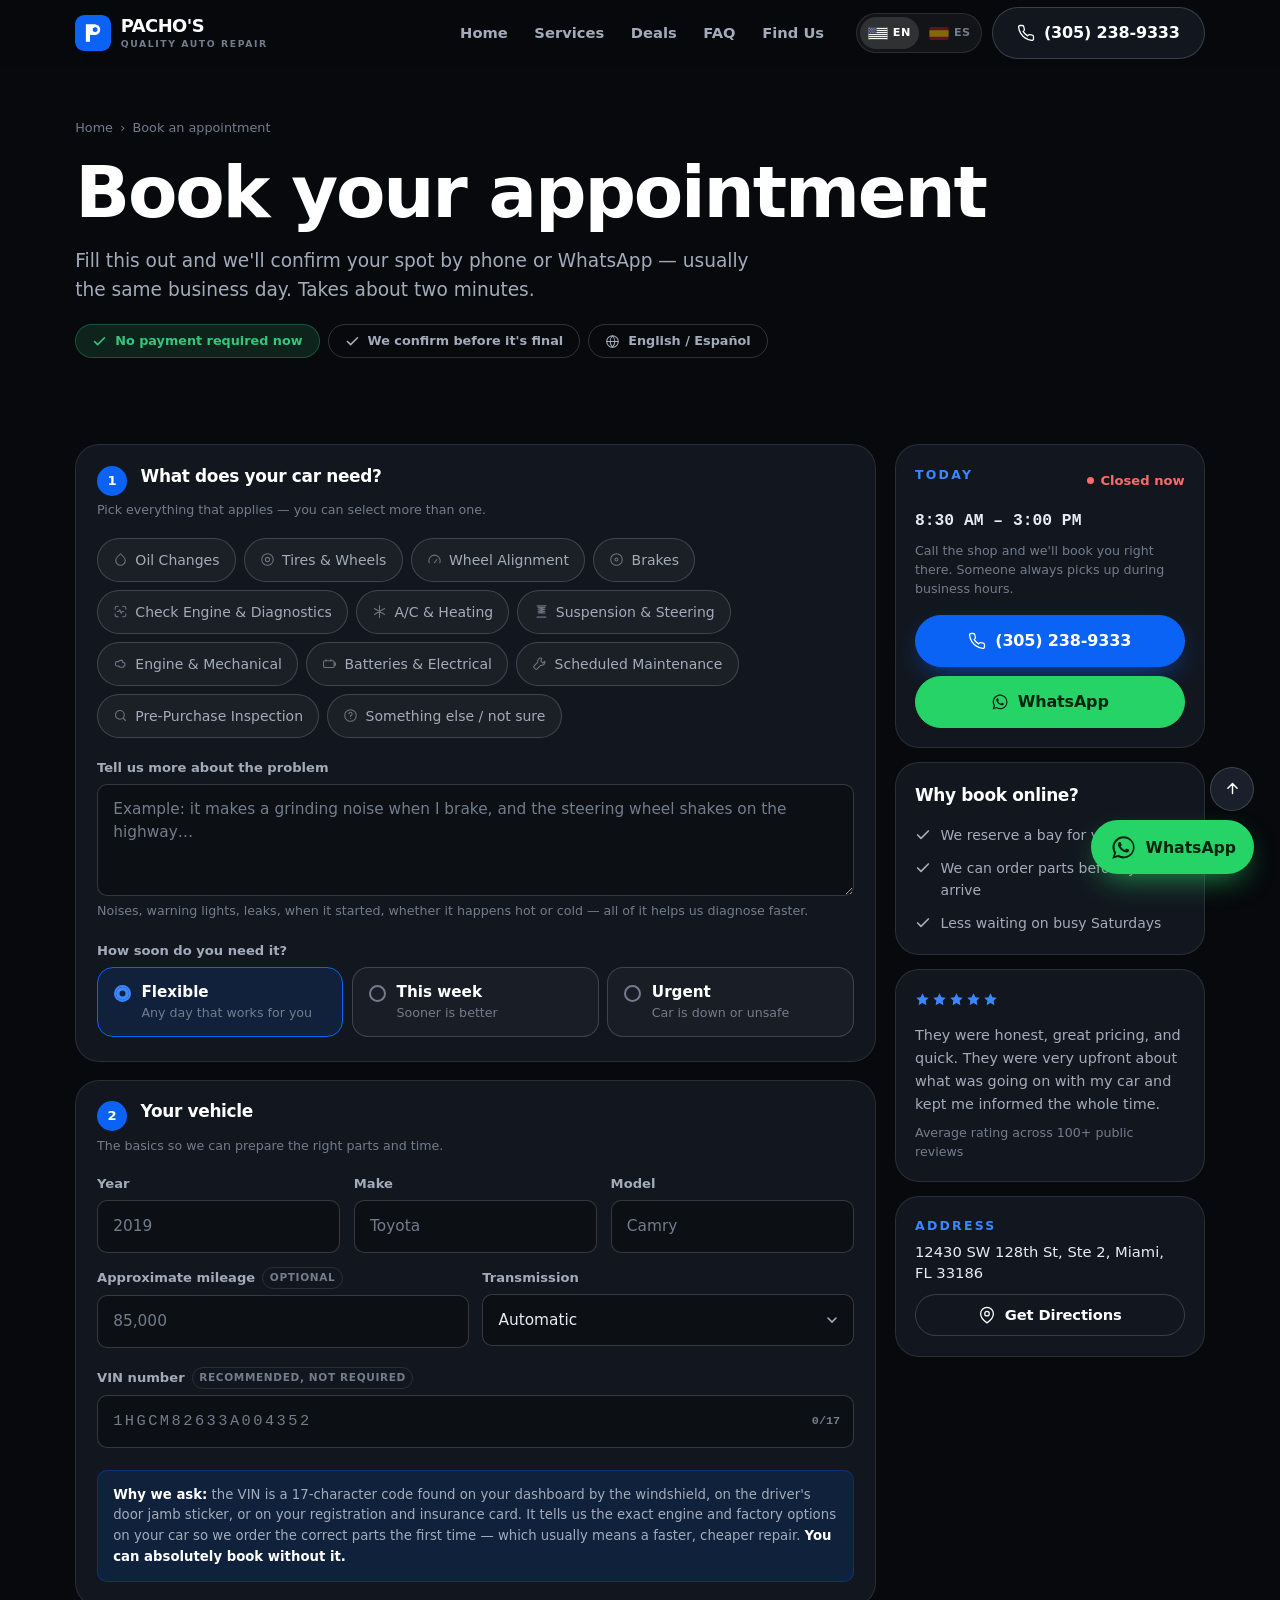
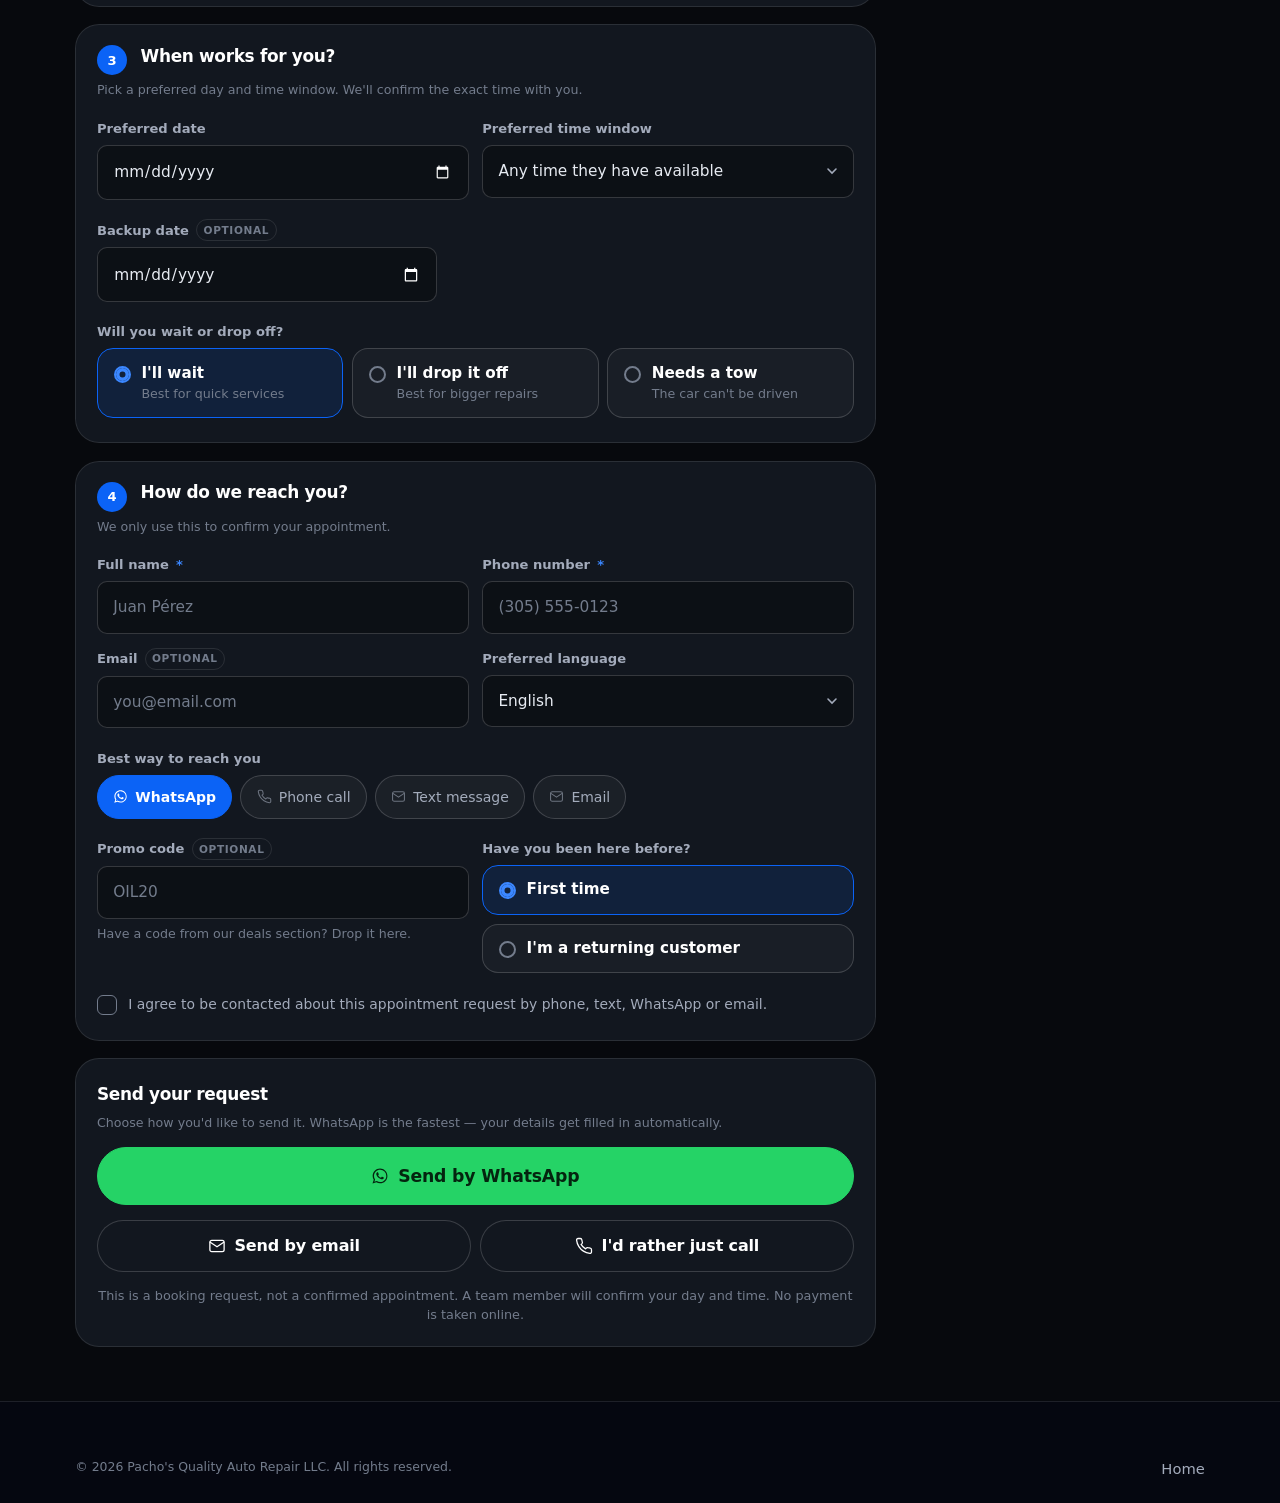
==== commit fb98f145: "Rebuild to match the reference site, in black + blues The client sent screenshots of showcase-of-bro" ====
--- a/appointment.html
+++ b/appointment.html
@@ -5,7 +5,7 @@
 <meta name="viewport" content="width=device-width, initial-scale=1, viewport-fit=cover">
 <title>Book an Appointment | Pacho's Quality Auto Repair, Miami</title>
 <meta name="description" data-i18n-content="meta.descAppt" content="Schedule your service at Pacho's Quality Auto Repair in Miami. Tell us your vehicle, pick a day, add your VIN (optional) and we'll confirm.">
-<meta name="theme-color" content="#F2EFE8">
+<meta name="theme-color" content="#07090D">
 <meta name="format-detection" content="telephone=no">
 <link rel="canonical" href="https://pachosqualityautorepair.com/appointment.html">
 <link rel="icon" href="assets/img/favicon.svg" type="image/svg+xml">
@@ -15,8 +15,8 @@
 <meta property="og:title" content="Book an appointment — Pacho's Quality Auto Repair">
 <meta property="og:description" content="Two minutes to book. VIN optional. We confirm by call or WhatsApp.">
 
-<link rel="preload" href="assets/fonts/barlow-condensed-700-latin.woff2" as="font" type="font/woff2" crossorigin>
-<link rel="preload" href="assets/fonts/barlow-400-latin.woff2" as="font" type="font/woff2" crossorigin>
+<link rel="preload" href="assets/fonts/poppins-800-latin.woff2" as="font" type="font/woff2" crossorigin>
+<link rel="preload" href="assets/fonts/dmsans-400-latin.woff2" as="font" type="font/woff2" crossorigin>
 <link rel="stylesheet" href="assets/css/fonts.css">
 <link rel="stylesheet" href="assets/css/styles.css">
 </head>
@@ -129,9 +129,9 @@
       </h1>
       <p class="lede mt-2" data-i18n="appt.lede"></p>
       <div style="display:flex;flex-wrap:wrap;gap:.5rem;margin-top:1.2rem">
-        <span class="tag tag--pass"><svg><use href="#i-check"/></svg><span data-i18n="appt.badge1"></span></span>
-        <span class="tag"><svg><use href="#i-check"/></svg><span data-i18n="appt.badge2"></span></span>
-        <span class="tag"><svg><use href="#i-globe"/></svg><span data-i18n="appt.badge3"></span></span>
+        <span class="pill pill--pass"><svg><use href="#i-check"/></svg><span data-i18n="appt.badge1"></span></span>
+        <span class="pill pill--outline"><svg><use href="#i-check"/></svg><span data-i18n="appt.badge2"></span></span>
+        <span class="pill pill--outline"><svg><use href="#i-globe"/></svg><span data-i18n="appt.badge3"></span></span>
       </div>
     </div>
   </section>
@@ -145,7 +145,7 @@
         <!-- 1. Services -->
         <fieldset class="fieldset reveal">
           <div class="fs-head">
-            <span class="fs-num">01</span>
+            <span class="fs-num">1</span>
             <span class="railcard__t" data-i18n="appt.s1t"></span>
           </div>
           <div class="fs-body">
@@ -198,7 +198,7 @@
         <!-- 2. Vehicle -->
         <fieldset class="fieldset reveal">
           <div class="fs-head">
-            <span class="fs-num">02</span>
+            <span class="fs-num">2</span>
             <span class="railcard__t" data-i18n="appt.s2t"></span>
           </div>
           <div class="fs-body">
@@ -254,7 +254,7 @@
         <!-- 3. When -->
         <fieldset class="fieldset reveal">
           <div class="fs-head">
-            <span class="fs-num">03</span>
+            <span class="fs-num">3</span>
             <span class="railcard__t" data-i18n="appt.s3t"></span>
           </div>
           <div class="fs-body">
@@ -307,7 +307,7 @@
         <!-- 4. Contact -->
         <fieldset class="fieldset reveal">
           <div class="fs-head">
-            <span class="fs-num">04</span>
+            <span class="fs-num">4</span>
             <span class="railcard__t" data-i18n="appt.s4t"></span>
           </div>
           <div class="fs-body">
@@ -417,8 +417,8 @@
       <aside class="appt-rail">
         <div class="railcard reveal">
           <div style="display:flex;align-items:center;justify-content:space-between;gap:.6rem;margin-bottom:.7rem">
-            <span class="label" data-i18n="appt.railHoursT"></span>
-            <span class="status status--onpaper" data-status><span class="dot"></span><span data-status-text>Open now</span></span>
+            <span class="eyebrow" data-i18n="appt.railHoursT"></span>
+            <span class="status" data-status><span class="dot"></span><span data-status-text>Open now</span></span>
           </div>
           <p style="font-family:var(--font-mono);font-size:1.02rem;font-weight:600" data-today-hours>8:30 AM – 5:30 PM</p>
           <p class="hint mt-1" data-i18n="appt.railP"></p>
@@ -454,7 +454,7 @@
         </div>
 
         <div class="railcard reveal" data-d="3">
-          <p class="label" style="margin-bottom:.35rem" data-i18n="loc.addrL"></p>
+          <p class="eyebrow" style="margin-bottom:.35rem" data-i18n="loc.addrL"></p>
           <p style="font-size:.92rem;font-weight:500;line-height:1.4">
             <a data-maps href="#" target="_blank" rel="noopener" data-address-text>12430 SW 128th St, Ste 2, Miami, FL 33186</a>
           </p>
@@ -483,11 +483,9 @@
   </a>
 </div>
 
-<nav class="dock" aria-label="Quick actions">
-  <a data-tel href="tel:+13052389333"><svg><use href="#i-phone"/></svg><span data-i18n="cta.call"></span></a>
-  <a class="is-primary" href="#apptForm"><svg><use href="#i-calendar"/></svg><span data-i18n="cta.bookShort"></span></a>
-  <a data-maps href="#" target="_blank" rel="noopener"><svg><use href="#i-pin"/></svg><span data-i18n="nav.location"></span></a>
-</nav>
+<a class="callbar" data-tel href="tel:+13052389333">
+  <svg><use href="#i-phone"/></svg><span data-phone-text>(305) 238-9333</span>
+</a>
 
 <script src="assets/js/i18n.js"></script>
 <script src="assets/js/app.js"></script>
--- a/assets/css/fonts.css
+++ b/assets/css/fonts.css
@@ -1,128 +1,110 @@
 /* Self-hosted webfonts — no third-party request at page load. */
 
 @font-face {
-  font-family: 'Barlow Condensed';
+  font-family: 'Poppins';
   font-style: normal;
-  font-weight: 500;
+  font-weight: 600;
   font-display: swap;
-  src: url('../fonts/barlow-condensed-500-latin-ext.woff2') format('woff2');
+  src: url('../fonts/poppins-600-latin-ext.woff2') format('woff2');
   unicode-range: U+0100-02BA, U+02BD-02C5, U+02C7-02CC, U+02CE-02D7, U+02DD-02FF, U+0304, U+0308, U+0329, U+1D00-1DBF, U+1E00-1E9F, U+1EF2-1EFF, U+2020, U+20A0-20AB, U+20AD-20C0, U+2113, U+2C60-2C7F, U+A720-A7FF;
 }
 
 @font-face {
-  font-family: 'Barlow Condensed';
+  font-family: 'Poppins';
   font-style: normal;
-  font-weight: 500;
+  font-weight: 600;
   font-display: swap;
-  src: url('../fonts/barlow-condensed-500-latin.woff2') format('woff2');
+  src: url('../fonts/poppins-600-latin.woff2') format('woff2');
   unicode-range: U+0000-00FF, U+0131, U+0152-0153, U+02BB-02BC, U+02C6, U+02DA, U+02DC, U+0304, U+0308, U+0329, U+2000-206F, U+20AC, U+2122, U+2191, U+2193, U+2212, U+2215, U+FEFF, U+FFFD;
 }
 
 @font-face {
-  font-family: 'Barlow Condensed';
+  font-family: 'Poppins';
   font-style: normal;
-  font-weight: 600;
+  font-weight: 700;
   font-display: swap;
-  src: url('../fonts/barlow-condensed-600-latin-ext.woff2') format('woff2');
+  src: url('../fonts/poppins-700-latin-ext.woff2') format('woff2');
   unicode-range: U+0100-02BA, U+02BD-02C5, U+02C7-02CC, U+02CE-02D7, U+02DD-02FF, U+0304, U+0308, U+0329, U+1D00-1DBF, U+1E00-1E9F, U+1EF2-1EFF, U+2020, U+20A0-20AB, U+20AD-20C0, U+2113, U+2C60-2C7F, U+A720-A7FF;
 }
 
 @font-face {
-  font-family: 'Barlow Condensed';
+  font-family: 'Poppins';
   font-style: normal;
-  font-weight: 600;
+  font-weight: 700;
   font-display: swap;
-  src: url('../fonts/barlow-condensed-600-latin.woff2') format('woff2');
+  src: url('../fonts/poppins-700-latin.woff2') format('woff2');
   unicode-range: U+0000-00FF, U+0131, U+0152-0153, U+02BB-02BC, U+02C6, U+02DA, U+02DC, U+0304, U+0308, U+0329, U+2000-206F, U+20AC, U+2122, U+2191, U+2193, U+2212, U+2215, U+FEFF, U+FFFD;
 }
 
 @font-face {
-  font-family: 'Barlow Condensed';
+  font-family: 'Poppins';
   font-style: normal;
-  font-weight: 700;
+  font-weight: 800;
   font-display: swap;
-  src: url('../fonts/barlow-condensed-700-latin-ext.woff2') format('woff2');
+  src: url('../fonts/poppins-800-latin-ext.woff2') format('woff2');
   unicode-range: U+0100-02BA, U+02BD-02C5, U+02C7-02CC, U+02CE-02D7, U+02DD-02FF, U+0304, U+0308, U+0329, U+1D00-1DBF, U+1E00-1E9F, U+1EF2-1EFF, U+2020, U+20A0-20AB, U+20AD-20C0, U+2113, U+2C60-2C7F, U+A720-A7FF;
 }
 
 @font-face {
-  font-family: 'Barlow Condensed';
+  font-family: 'Poppins';
   font-style: normal;
-  font-weight: 700;
+  font-weight: 800;
   font-display: swap;
-  src: url('../fonts/barlow-condensed-700-latin.woff2') format('woff2');
+  src: url('../fonts/poppins-800-latin.woff2') format('woff2');
   unicode-range: U+0000-00FF, U+0131, U+0152-0153, U+02BB-02BC, U+02C6, U+02DA, U+02DC, U+0304, U+0308, U+0329, U+2000-206F, U+20AC, U+2122, U+2191, U+2193, U+2212, U+2215, U+FEFF, U+FFFD;
 }
 
 @font-face {
-  font-family: 'Barlow';
+  font-family: 'DM Sans';
   font-style: normal;
   font-weight: 400;
   font-display: swap;
-  src: url('../fonts/barlow-400-latin-ext.woff2') format('woff2');
+  src: url('../fonts/dmsans-400-latin-ext.woff2') format('woff2');
   unicode-range: U+0100-02BA, U+02BD-02C5, U+02C7-02CC, U+02CE-02D7, U+02DD-02FF, U+0304, U+0308, U+0329, U+1D00-1DBF, U+1E00-1E9F, U+1EF2-1EFF, U+2020, U+20A0-20AB, U+20AD-20C0, U+2113, U+2C60-2C7F, U+A720-A7FF;
 }
 
 @font-face {
-  font-family: 'Barlow';
+  font-family: 'DM Sans';
   font-style: normal;
   font-weight: 400;
   font-display: swap;
-  src: url('../fonts/barlow-400-latin.woff2') format('woff2');
+  src: url('../fonts/dmsans-400-latin.woff2') format('woff2');
   unicode-range: U+0000-00FF, U+0131, U+0152-0153, U+02BB-02BC, U+02C6, U+02DA, U+02DC, U+0304, U+0308, U+0329, U+2000-206F, U+20AC, U+2122, U+2191, U+2193, U+2212, U+2215, U+FEFF, U+FFFD;
 }
 
 @font-face {
-  font-family: 'Barlow';
+  font-family: 'DM Sans';
   font-style: normal;
   font-weight: 500;
   font-display: swap;
-  src: url('../fonts/barlow-500-latin-ext.woff2') format('woff2');
+  src: url('../fonts/dmsans-500-latin-ext.woff2') format('woff2');
   unicode-range: U+0100-02BA, U+02BD-02C5, U+02C7-02CC, U+02CE-02D7, U+02DD-02FF, U+0304, U+0308, U+0329, U+1D00-1DBF, U+1E00-1E9F, U+1EF2-1EFF, U+2020, U+20A0-20AB, U+20AD-20C0, U+2113, U+2C60-2C7F, U+A720-A7FF;
 }
 
 @font-face {
-  font-family: 'Barlow';
+  font-family: 'DM Sans';
   font-style: normal;
   font-weight: 500;
   font-display: swap;
-  src: url('../fonts/barlow-500-latin.woff2') format('woff2');
+  src: url('../fonts/dmsans-500-latin.woff2') format('woff2');
   unicode-range: U+0000-00FF, U+0131, U+0152-0153, U+02BB-02BC, U+02C6, U+02DA, U+02DC, U+0304, U+0308, U+0329, U+2000-206F, U+20AC, U+2122, U+2191, U+2193, U+2212, U+2215, U+FEFF, U+FFFD;
 }
 
 @font-face {
-  font-family: 'Barlow';
+  font-family: 'DM Sans';
   font-style: normal;
-  font-weight: 600;
+  font-weight: 700;
   font-display: swap;
-  src: url('../fonts/barlow-600-latin-ext.woff2') format('woff2');
+  src: url('../fonts/dmsans-700-latin-ext.woff2') format('woff2');
   unicode-range: U+0100-02BA, U+02BD-02C5, U+02C7-02CC, U+02CE-02D7, U+02DD-02FF, U+0304, U+0308, U+0329, U+1D00-1DBF, U+1E00-1E9F, U+1EF2-1EFF, U+2020, U+20A0-20AB, U+20AD-20C0, U+2113, U+2C60-2C7F, U+A720-A7FF;
 }
 
 @font-face {
-  font-family: 'Barlow';
-  font-style: normal;
-  font-weight: 600;
-  font-display: swap;
-  src: url('../fonts/barlow-600-latin.woff2') format('woff2');
-  unicode-range: U+0000-00FF, U+0131, U+0152-0153, U+02BB-02BC, U+02C6, U+02DA, U+02DC, U+0304, U+0308, U+0329, U+2000-206F, U+20AC, U+2122, U+2191, U+2193, U+2212, U+2215, U+FEFF, U+FFFD;
-}
-
-@font-face {
-  font-family: 'Barlow';
+  font-family: 'DM Sans';
   font-style: normal;
   font-weight: 700;
   font-display: swap;
-  src: url('../fonts/barlow-700-latin-ext.woff2') format('woff2');
-  unicode-range: U+0100-02BA, U+02BD-02C5, U+02C7-02CC, U+02CE-02D7, U+02DD-02FF, U+0304, U+0308, U+0329, U+1D00-1DBF, U+1E00-1E9F, U+1EF2-1EFF, U+2020, U+20A0-20AB, U+20AD-20C0, U+2113, U+2C60-2C7F, U+A720-A7FF;
-}
-
-@font-face {
-  font-family: 'Barlow';
-  font-style: normal;
-  font-weight: 700;
-  font-display: swap;
-  src: url('../fonts/barlow-700-latin.woff2') format('woff2');
+  src: url('../fonts/dmsans-700-latin.woff2') format('woff2');
   unicode-range: U+0000-00FF, U+0131, U+0152-0153, U+02BB-02BC, U+02C6, U+02DA, U+02DC, U+0304, U+0308, U+0329, U+2000-206F, U+20AC, U+2122, U+2191, U+2193, U+2212, U+2215, U+FEFF, U+FFFD;
 }
 
--- a/assets/css/styles.css
+++ b/assets/css/styles.css
@@ -1,68 +1,68 @@
 /* ============================================================
    Pacho's Quality Auto Repair
-   Design system: "THE WORK ORDER"
-
-   The shop's whole promise is "we tell you what's wrong before
-   we charge you." So the site is built like the printed vehicle
-   inspection sheet a service advisor hands you: warm paper,
-   black ink, hairline rules, monospaced data, one signal colour,
-   and pass/warn/fail marks.
-
-   Deliberately NOT used anywhere: frosted glass, backdrop-filter,
-   ambient gradient orbs, gradient text, blurred glow shadows,
-   pill-shaped everything, an icon chip on top of every card.
+   Design system: near-black ground, several blues, white type.
+
+   Built to the reference the client picked: one full-bleed image
+   behind the hero, a single strong accent, pill buttons, rounded
+   photo cards with overlaid tags, centred section headings with a
+   small accent eyebrow, and a phone bar pinned to the bottom.
+
+   Still deliberately absent: frosted glass / backdrop-filter,
+   ambient gradient orbs, gradient text.
    ============================================================ */
 
 /* ---------- 1. Tokens ---------- */
 :root {
-  /* Paper & ink */
-  --paper: #F2EFE8;
-  --paper-2: #FBFAF7;
-  --paper-3: #E7E2D7;
-  --paper-4: #DDD7C9;
-
-  --ink: #14161A;
-  --ink-2: #40454C;
-  --ink-3: #6E747D;
-  --ink-4: #949AA3;
-
-  --rule: #D3CDC0;
-  --rule-2: #BDB6A6;
-
-  /* One signal colour, used like safety paint */
-  --signal: #E5502A;
-  --signal-d: #BE3C1A;
-  --signal-w: #FBE7E0;
-
-  /* Inspection marks */
-  --pass: #2F7D46;
-  --warn: #C57C0C;
-  --fail: #C42B1C;
-
-  /* Dark blocks (footer, stamps, header bars) */
-  --steel: #1C2129;
-  --steel-2: #2C333D;
-
-  --wa: #1FA855;
+  /* Ground */
+  --bg: #07090D;
+  --bg-2: #0C1016;
+  --surface: #12171F;
+  --surface-2: #19202B;
+  --surface-3: #212A38;
+
+  /* Navy blocks */
+  --navy: #071634;
+  --navy-2: #0B2350;
+
+  /* Blues */
+  --blue: #0B63F6;
+  --blue-h: #2F7BFF;
+  --blue-mid: #3B87FF;
+  --blue-soft: #7FB4FF;
+  --blue-wash: rgba(11, 99, 246, .13);
 
   /* Type */
-  --font-display: "Barlow Condensed", "Oswald", "Arial Narrow", ui-sans-serif, system-ui, sans-serif;
-  --font-body: "Barlow", ui-sans-serif, system-ui, -apple-system, "Segoe UI", Roboto, sans-serif;
+  --white: #FFFFFF;
+  --txt: #E7EBF2;
+  --txt-2: #A3ABBB;
+  --txt-3: #737C8C;
+
+  --line: rgba(255, 255, 255, .10);
+  --line-2: rgba(255, 255, 255, .17);
+
+  --wa: #25D366;
+  --pass: #34C77B;
+  --fail: #FF6B6B;
+
+  --font-display: "Poppins", ui-sans-serif, system-ui, -apple-system, "Segoe UI", sans-serif;
+  --font-body: "DM Sans", ui-sans-serif, system-ui, -apple-system, "Segoe UI", sans-serif;
   --font-mono: "IBM Plex Mono", ui-monospace, "SF Mono", Menlo, Consolas, monospace;
 
-  /* Shape — squared off, like printed forms */
-  --r: 2px;
-  --r-2: 4px;
+  --r-sm: 10px;
+  --r: 16px;
+  --r-lg: 24px;
+  --r-xl: 32px;
+  --pill: 999px;
 
   --pad: clamp(1.1rem, 4.5vw, 2.2rem);
   --maxw: 1200px;
 
-  --header-h: 62px;
-  --dock-h: 62px;
+  --header-h: 66px;
+  --callbar-h: 60px;
 
   --ease: cubic-bezier(.2, .7, .3, 1);
 
-  color-scheme: light;
+  color-scheme: dark;
 }
 
 /* ---------- 2. Reset ---------- */
@@ -72,18 +72,20 @@
 html {
   -webkit-text-size-adjust: 100%;
   scroll-behavior: smooth;
-  scroll-padding-top: calc(var(--header-h) + 8px);
+  scroll-padding-top: calc(var(--header-h) + 10px);
 }
 
 body {
   font-family: var(--font-body);
   font-size: 16.5px;
   line-height: 1.6;
-  color: var(--ink);
-  background: var(--paper);
+  color: var(--txt);
+  background: var(--bg);
   -webkit-font-smoothing: antialiased;
   overflow-x: hidden;
-}
+  padding-bottom: calc(var(--callbar-h) + env(safe-area-inset-bottom));
+}
+@media (min-width: 860px) { body { padding-bottom: 0; } }
 
 img, svg, video { display: block; max-width: 100%; }
 button, input, select, textarea { font: inherit; color: inherit; }
@@ -91,277 +93,202 @@
 a { color: inherit; text-decoration: none; }
 ul, ol { list-style: none; padding: 0; }
 
-:focus-visible { outline: 2px solid var(--signal); outline-offset: 2px; }
-::selection { background: var(--signal); color: #fff; }
-
-/* Paper tooth — a barely-there fibre texture, not a gradient wash */
-body::before {
-  content: "";
-  position: fixed;
-  inset: 0;
-  z-index: -1;
-  pointer-events: none;
-  opacity: .35;
-  background-image: url("data:image/svg+xml,%3Csvg xmlns='http://www.w3.org/2000/svg' width='140' height='140'%3E%3Cfilter id='n'%3E%3CfeTurbulence type='fractalNoise' baseFrequency='.9' numOctaves='4'/%3E%3C/filter%3E%3Crect width='140' height='140' filter='url(%23n)' opacity='.09'/%3E%3C/svg%3E");
-}
+:focus-visible { outline: 2px solid var(--blue-mid); outline-offset: 3px; border-radius: 4px; }
+::selection { background: var(--blue); color: #fff; }
 
 /* ---------- 3. Layout ---------- */
-.wrap {
-  width: 100%;
-  max-width: var(--maxw);
-  margin-inline: auto;
-  padding-inline: var(--pad);
-}
-
-.section { padding-block: clamp(2.8rem, 7vw, 5rem); position: relative; }
-.section--tight { padding-block: clamp(2rem, 4.5vw, 3rem); }
-.section + .section { border-top: 1px solid var(--rule); }
-.section--dark { background: var(--steel); color: var(--paper-2); border-top: 0; }
+.wrap { width: 100%; max-width: var(--maxw); margin-inline: auto; padding-inline: var(--pad); }
+
+.section { padding-block: clamp(3.2rem, 8vw, 6rem); position: relative; }
+.section--tight { padding-block: clamp(2.2rem, 5vw, 3.4rem); }
+.section--navy { background: linear-gradient(180deg, var(--navy) 0%, #050B1C 100%); }
+.section--panel { background: var(--bg-2); }
 
 .skip {
   position: absolute; left: -9999px; top: 0; z-index: 200;
-  background: var(--signal); color: #fff; padding: .7rem 1.1rem; font-weight: 700;
+  background: var(--blue); color: #fff; padding: .7rem 1.1rem; font-weight: 700; border-radius: 0 0 var(--r-sm) 0;
 }
 .skip:focus { left: 0; }
-
-/* Hazard stripe — used as a divider, the way it is painted on a shop floor */
-.stripe {
-  height: 9px;
-  background: repeating-linear-gradient(45deg, var(--ink) 0 9px, var(--signal) 9px 18px);
-}
-.stripe--thin { height: 5px; }
 
 /* ---------- 4. Type ---------- */
 .display {
   font-family: var(--font-display);
+  font-weight: 800;
+  line-height: 1.04;
+  letter-spacing: -.03em;
+  color: var(--white);
+  text-wrap: balance;
+}
+h1.display { font-size: clamp(2.5rem, 8.4vw, 4.5rem); }
+h2.display { font-size: clamp(2rem, 5.6vw, 3.3rem); }
+h3 { font-family: var(--font-display); font-weight: 700; font-size: 1.22rem; line-height: 1.24; letter-spacing: -.02em; color: var(--white); }
+
+.display em { font-style: normal; color: var(--blue-mid); }
+
+.lede { font-size: clamp(1.02rem, 2.2vw, 1.16rem); color: var(--txt-2); line-height: 1.6; max-width: 58ch; text-wrap: pretty; }
+.small { font-size: .885rem; color: var(--txt-3); line-height: 1.55; }
+
+/* Small accent eyebrow above section titles */
+.eyebrow {
+  display: block;
+  font-family: var(--font-display);
+  font-size: .78rem;
   font-weight: 700;
+  letter-spacing: .18em;
   text-transform: uppercase;
-  line-height: .92;
-  letter-spacing: -.008em;
-  text-wrap: balance;
-}
-h1.display { font-size: clamp(2.9rem, 11vw, 6.4rem); }
-h2.display { font-size: clamp(2rem, 6vw, 3.6rem); }
-h3.display { font-size: clamp(1.3rem, 3vw, 1.7rem); }
-.display em { font-style: normal; color: var(--signal); }
-
-h3 { font-family: var(--font-display); font-weight: 600; font-size: 1.35rem; line-height: 1.1; text-transform: uppercase; letter-spacing: .005em; }
-
-.lede { font-size: clamp(1.02rem, 2.2vw, 1.16rem); color: var(--ink-2); max-width: 58ch; line-height: 1.55; text-wrap: pretty; }
-.small { font-size: .875rem; color: var(--ink-3); line-height: 1.55; }
-
-/* Monospaced label — the workhorse of this system */
-.label {
-  font-family: var(--font-mono);
-  font-size: .69rem;
-  font-weight: 600;
-  letter-spacing: .14em;
-  text-transform: uppercase;
-  color: var(--ink-3);
-}
-.label--signal { color: var(--signal); }
-
-/* Numbered section heading with a rule running to the edge */
-.sechead { display: flex; align-items: center; gap: 1rem; margin-bottom: 1.6rem; }
-.sechead__n { font-family: var(--font-mono); font-size: .69rem; font-weight: 600; letter-spacing: .14em; color: var(--signal); white-space: nowrap; }
-.sechead__t { font-family: var(--font-mono); font-size: .69rem; font-weight: 600; letter-spacing: .14em; text-transform: uppercase; color: var(--ink-3); white-space: nowrap; }
-.sechead__rule { flex: 1; height: 1px; background: var(--rule-2); }
-.section--dark .sechead__rule { background: rgba(255,255,255,.2); }
-.section--dark .sechead__t { color: rgba(255,255,255,.55); }
-
-.section-intro { max-width: 62ch; margin-bottom: clamp(1.8rem, 4vw, 2.6rem); }
-.section-intro h2 { margin-bottom: .7rem; }
-
-.mark { color: var(--signal); }
-.underline-ink { box-shadow: inset 0 -.28em 0 var(--signal-w); }
-
-/* ---------- 5. Buttons ---------- */
+  color: var(--blue-mid);
+  margin-bottom: .75rem;
+}
+
+.sec-head { max-width: 62ch; margin-bottom: clamp(2rem, 4.5vw, 3rem); }
+.sec-head--center { margin-inline: auto; text-align: center; }
+.sec-head--center .lede { margin-inline: auto; }
+.sec-head h2 { margin-bottom: .8rem; }
+
+.mono { font-family: var(--font-mono); }
+
+/* ---------- 5. Buttons — full pills, like the reference ---------- */
 .btn {
-  display: inline-flex; align-items: center; justify-content: center; gap: .5rem;
-  padding: .82rem 1.3rem;
+  display: inline-flex; align-items: center; justify-content: center; gap: .55rem;
+  padding: .95rem 1.5rem;
+  border-radius: var(--pill);
   font-family: var(--font-display);
-  font-size: 1.06rem;
-  font-weight: 600;
-  text-transform: uppercase;
-  letter-spacing: .02em;
+  font-size: 1rem;
+  font-weight: 700;
+  letter-spacing: -.01em;
   line-height: 1;
-  border: 1.5px solid var(--ink);
-  border-radius: var(--r);
-  background: var(--paper-2);
-  color: var(--ink);
-  min-height: 48px;
-  transition: transform .12s var(--ease), box-shadow .12s var(--ease), background .18s var(--ease), color .18s var(--ease);
+  border: 1.5px solid var(--line-2);
+  background: var(--surface);
+  color: var(--white);
+  min-height: 52px;
   white-space: nowrap;
-}
-.btn svg { width: 17px; height: 17px; flex: none; }
-.btn:hover { background: var(--paper-3); }
-.btn:active { transform: translate(2px, 2px); }
-
-/* Hard printed-layer shadow instead of a blurred glow */
+  transition: transform .18s var(--ease), background .2s var(--ease), border-color .2s var(--ease), box-shadow .2s var(--ease);
+}
+.btn svg { width: 18px; height: 18px; flex: none; }
+.btn:hover { background: var(--surface-2); border-color: var(--line-2); transform: translateY(-2px); }
+.btn:active { transform: translateY(0); }
+
 .btn--primary {
-  background: var(--signal);
-  border-color: var(--ink);
+  background: var(--blue); border-color: var(--blue); color: #fff;
+  box-shadow: 0 10px 30px -12px rgba(11, 99, 246, .9);
+}
+.btn--primary:hover { background: var(--blue-h); border-color: var(--blue-h); box-shadow: 0 16px 40px -14px rgba(11, 99, 246, 1); }
+
+.btn--ghost { background: rgba(255, 255, 255, .04); }
+
+.btn--wa { background: var(--wa); border-color: var(--wa); color: #04240F; }
+.btn--wa:hover { background: #34E07A; border-color: #34E07A; }
+
+.btn--lg { padding: 1.1rem 1.8rem; font-size: 1.08rem; min-height: 58px; }
+.btn--sm { padding: .6rem 1.05rem; font-size: .92rem; min-height: 42px; }
+.btn--block { width: 100%; }
+
+.tlink { color: var(--blue-mid); font-weight: 700; }
+.tlink:hover { color: var(--blue-soft); }
+
+/* ---------- 6. Pills / tags ---------- */
+.pill {
+  display: inline-flex; align-items: center; gap: .5rem;
+  padding: .5rem 1rem;
+  border-radius: var(--pill);
+  background: var(--blue);
   color: #fff;
-  box-shadow: 3px 3px 0 var(--ink);
-}
-.btn--primary:hover { background: var(--signal-d); box-shadow: 4px 4px 0 var(--ink); transform: translate(-1px, -1px); }
-.btn--primary:active { box-shadow: 0 0 0 var(--ink); transform: translate(3px, 3px); }
-
-.btn--ink { background: var(--ink); border-color: var(--ink); color: var(--paper-2); }
-.btn--ink:hover { background: var(--steel-2); }
-
-.btn--wa { background: var(--wa); border-color: var(--ink); color: #fff; box-shadow: 3px 3px 0 var(--ink); }
-.btn--wa:hover { box-shadow: 4px 4px 0 var(--ink); transform: translate(-1px, -1px); }
-
-.btn--lg { padding: 1rem 1.6rem; font-size: 1.22rem; min-height: 56px; }
-.btn--sm { padding: .55rem .9rem; font-size: .92rem; min-height: 40px; }
-.btn--block { width: 100%; }
-
-.section--dark .btn { background: transparent; border-color: rgba(255,255,255,.42); color: var(--paper-2); }
-.section--dark .btn:hover { background: rgba(255,255,255,.1); }
-.section--dark .btn--primary { background: var(--signal); border-color: var(--signal); box-shadow: 3px 3px 0 rgba(0,0,0,.5); }
-.section--dark .btn--wa { background: var(--wa); border-color: var(--wa); color: #fff; box-shadow: 3px 3px 0 rgba(0,0,0,.5); }
-
-/* Text link with a printed underline */
-.tlink {
-  font-weight: 600;
-  border-bottom: 1.5px solid var(--signal);
-  padding-bottom: 1px;
-  transition: color .18s var(--ease), background .18s var(--ease);
-}
-.tlink:hover { color: var(--signal); }
-
-/* ---------- 6. Tags (square, not pills) ---------- */
-.tag {
-  display: inline-flex; align-items: center; gap: .4rem;
-  padding: .3rem .55rem;
-  border: 1px solid var(--rule-2);
-  border-radius: var(--r);
-  background: var(--paper-2);
-  font-family: var(--font-mono);
-  font-size: .68rem;
-  font-weight: 500;
+  font-family: var(--font-display);
+  font-size: .8rem;
+  font-weight: 700;
   letter-spacing: .07em;
   text-transform: uppercase;
-  color: var(--ink-2);
-}
-.tag svg { width: 13px; height: 13px; flex: none; }
-.tag--signal { color: var(--signal); border-color: var(--signal); background: var(--signal-w); }
-.tag--pass { color: var(--pass); border-color: #A9CBB4; background: #EAF4ED; }
-.tag--solid { background: var(--ink); color: var(--paper-2); border-color: var(--ink); }
-
-/* Inspection status dot */
-.dot { width: 7px; height: 7px; flex: none; border-radius: 50%; background: currentColor; }
-
-/* ---------- 7. Panels ---------- */
-.panel {
-  background: var(--paper-2);
-  border: 1px solid var(--rule-2);
-  border-radius: var(--r);
-}
-.panel--ink { border-color: var(--ink); }
-.panel--raised { box-shadow: 4px 4px 0 var(--rule-2); }
-.panel--raised-ink { box-shadow: 5px 5px 0 var(--ink); }
-
-/* Panel header bar, like the top of a form */
-.panel__bar {
-  display: flex; align-items: center; justify-content: space-between; gap: .8rem;
-  padding: .6rem .9rem;
-  background: var(--ink);
-  color: var(--paper-2);
-  font-family: var(--font-mono);
-  font-size: .68rem;
-  font-weight: 600;
-  letter-spacing: .14em;
-  text-transform: uppercase;
-}
-.panel__body { padding: 1rem .9rem; }
+  line-height: 1.25;
+}
+.pill svg { width: 15px; height: 15px; flex: none; }
+.pill--dark { background: rgba(8, 10, 14, .82); color: var(--white); border: 1px solid var(--line-2); }
+.pill--outline { background: transparent; color: var(--txt-2); border: 1px solid var(--line-2); text-transform: none; letter-spacing: 0; font-weight: 600; }
+.pill--pass { background: rgba(52, 199, 123, .14); color: var(--pass); border: 1px solid rgba(52, 199, 123, .3); text-transform: none; letter-spacing: 0; }
+
+.dot { width: 7px; height: 7px; border-radius: 50%; background: currentColor; flex: none; }
+
+/* ---------- 7. Cards ---------- */
+.card {
+  background: var(--surface);
+  border: 1px solid var(--line);
+  border-radius: var(--r-lg);
+}
+.card--lift { transition: transform .28s var(--ease), border-color .28s var(--ease); }
+.card--lift:hover { transform: translateY(-4px); border-color: var(--line-2); }
 
 /* ---------- 8. Ticker ---------- */
 .ticker {
   position: relative; z-index: 60;
-  background: var(--ink);
-  color: var(--paper);
+  background: #050A16;
+  border-bottom: 1px solid var(--line);
+  color: var(--txt-2);
   overflow: hidden;
-  font-family: var(--font-mono);
-  font-size: .72rem;
+  font-size: .8rem;
   font-weight: 500;
-  letter-spacing: .05em;
-}
-.ticker__track { display: flex; width: max-content; gap: 2.4rem; padding-block: .42rem; animation: ticker 42s linear infinite; }
-.ticker__item { display: inline-flex; align-items: center; gap: .45rem; white-space: nowrap; color: rgba(255,255,255,.72); }
-.ticker__item b { color: var(--signal); font-weight: 600; }
-.ticker__item::before { content: "◆"; color: var(--signal); font-size: .55em; }
+}
+.ticker__track { display: flex; width: max-content; gap: 2.4rem; padding-block: .5rem; animation: ticker 44s linear infinite; }
+.ticker__item { display: inline-flex; align-items: center; gap: .5rem; white-space: nowrap; }
+.ticker__item b { font-weight: 700; color: var(--blue-soft); }
+.ticker__item::before { content: "\2022"; color: var(--blue); }
 .ticker:hover .ticker__track { animation-play-state: paused; }
 @keyframes ticker { to { transform: translateX(-50%); } }
 
 /* ---------- 9. Header ---------- */
 .header {
   position: sticky; top: 0; z-index: 90;
-  background: var(--paper);
-  border-bottom: 1px solid var(--rule-2);
-  transition: box-shadow .2s var(--ease);
-}
-.header.is-stuck { box-shadow: 0 1px 0 var(--rule-2), 0 6px 18px -12px rgba(0,0,0,.35); }
+  background: rgba(7, 9, 13, .92);
+  border-bottom: 1px solid transparent;
+  transition: border-color .25s var(--ease), background .25s var(--ease);
+}
+.header.is-stuck { border-bottom-color: var(--line); }
 .header__inner { display: flex; align-items: center; gap: .6rem; height: var(--header-h); }
 
-.brand { display: flex; align-items: center; gap: .55rem; margin-right: auto; min-width: 0; overflow: hidden; }
-.brand__mark { width: 33px; height: 33px; flex: none; }
+.brand { display: flex; align-items: center; gap: .6rem; margin-right: auto; min-width: 0; overflow: hidden; }
+.brand__mark { width: 36px; height: 36px; flex: none; border-radius: 9px; }
 .brand__txt { display: flex; flex-direction: column; line-height: 1; min-width: 0; overflow: hidden; }
-.brand__name {
-  font-family: var(--font-display); font-weight: 700; font-size: 1.32rem;
-  text-transform: uppercase; letter-spacing: -.01em; white-space: nowrap;
-}
-.brand__sub {
-  font-family: var(--font-mono); font-size: .52rem; font-weight: 500;
-  letter-spacing: .17em; text-transform: uppercase; color: var(--ink-3);
-  margin-top: .2rem; white-space: nowrap;
-}
+.brand__name { font-family: var(--font-display); font-weight: 800; font-size: 1.12rem; letter-spacing: -.03em; color: var(--white); white-space: nowrap; }
+.brand__sub { font-size: .58rem; font-weight: 600; letter-spacing: .17em; text-transform: uppercase; color: var(--txt-3); margin-top: .24rem; white-space: nowrap; }
 
 .nav { display: none; }
-@media (min-width: 1020px) {
-  .nav { display: flex; align-items: center; gap: .1rem; margin-right: .5rem; }
+@media (min-width: 1040px) {
+  .nav { display: flex; align-items: center; gap: .1rem; margin-right: .6rem; }
   .nav a {
-    padding: .45rem .6rem;
-    font-family: var(--font-display); font-size: 1.02rem; font-weight: 600;
-    text-transform: uppercase; letter-spacing: .01em; color: var(--ink-2);
-    border-bottom: 2px solid transparent;
-    transition: color .16s var(--ease), border-color .16s var(--ease);
+    padding: .5rem .78rem; border-radius: var(--pill);
+    font-family: var(--font-display); font-size: .92rem; font-weight: 600; color: var(--txt-2);
+    transition: color .18s var(--ease), background .18s var(--ease);
   }
-  .nav a:hover, .nav a.is-active { color: var(--ink); border-bottom-color: var(--signal); }
+  .nav a:hover, .nav a.is-active { color: var(--white); background: rgba(255,255,255,.06); }
 }
 
 .header__cta { display: none; }
-@media (min-width: 640px) { .header__cta { display: inline-flex; } }
-
-/* Language switch — square plates, flags stay visible */
-.lang { display: flex; align-items: center; border: 1px solid var(--rule-2); border-radius: var(--r); overflow: hidden; flex: none; }
+@media (min-width: 700px) { .header__cta { display: inline-flex; } }
+
+/* Language switch */
+.lang { display: flex; align-items: center; gap: 2px; padding: 3px; border-radius: var(--pill); background: rgba(255,255,255,.05); border: 1px solid var(--line); flex: none; }
 .lang__btn {
-  display: inline-flex; align-items: center; gap: .3rem;
-  padding: .3rem .45rem; min-height: 34px;
-  font-family: var(--font-mono); font-size: .68rem; font-weight: 600; letter-spacing: .06em;
-  color: var(--ink-3); background: var(--paper-2);
-  transition: background .16s var(--ease), color .16s var(--ease);
-}
-.lang__btn + .lang__btn { border-left: 1px solid var(--rule-2); }
-.lang__btn svg { width: 20px; height: 13px; flex: none; outline: 1px solid rgba(0,0,0,.18); opacity: .5; transition: opacity .16s var(--ease); }
-.lang__btn[aria-pressed="true"] { background: var(--ink); color: #fff; }
+  display: inline-flex; align-items: center; gap: .32rem;
+  padding: .3rem .5rem; min-height: 32px; border-radius: var(--pill);
+  font-family: var(--font-display); font-size: .7rem; font-weight: 700; letter-spacing: .04em; color: var(--txt-3);
+  transition: background .18s var(--ease), color .18s var(--ease);
+}
+.lang__btn svg { width: 20px; height: 13px; flex: none; border-radius: 2px; opacity: .5; transition: opacity .18s var(--ease); }
+.lang__btn[aria-pressed="true"] { background: rgba(255,255,255,.12); color: var(--white); }
 .lang__btn[aria-pressed="true"] svg { opacity: 1; }
 .lang__btn:hover svg { opacity: .85; }
-@media (max-width: 430px) { .lang__btn > span { display: none; } .lang__btn { padding: .3rem .4rem; } }
-@media (max-width: 370px) { .brand__sub { display: none; } }
+@media (max-width: 440px) { .lang__btn > span { display: none; } .lang__btn { padding: .3rem .42rem; } }
+@media (max-width: 380px) { .brand__sub { display: none; } }
 
 /* Burger */
 .burger {
   display: inline-flex; align-items: center; justify-content: center;
-  width: 42px; height: 42px; flex: none;
-  border: 1px solid var(--rule-2); border-radius: var(--r); background: var(--paper-2);
-}
-@media (min-width: 1020px) { .burger { display: none; } }
-.burger span { display: block; width: 17px; height: 2px; background: var(--ink); position: relative; }
+  width: 44px; height: 44px; flex: none; border-radius: 12px;
+  background: rgba(255,255,255,.05); border: 1px solid var(--line);
+}
+@media (min-width: 1040px) { .burger { display: none; } }
+.burger span { display: block; width: 18px; height: 2px; border-radius: 2px; background: var(--white); position: relative; }
 .burger span::before, .burger span::after {
-  content: ""; position: absolute; left: 0; width: 17px; height: 2px; background: var(--ink);
-  transition: transform .25s var(--ease);
+  content: ""; position: absolute; left: 0; width: 18px; height: 2px; border-radius: 2px; background: var(--white);
+  transition: transform .28s var(--ease);
 }
 .burger span::before { top: -6px; }
 .burger span::after { top: 6px; }
@@ -372,527 +299,461 @@
 /* Drawer */
 .drawer {
   position: fixed; inset: var(--header-h) 0 0 0; z-index: 85;
-  background: var(--paper);
-  padding: .5rem var(--pad) 2.4rem;
-  overflow-y: auto;
+  background: var(--bg);
+  padding: 1rem var(--pad) 2.4rem; overflow-y: auto;
   opacity: 0; visibility: hidden; transform: translateY(-6px);
-  transition: opacity .22s var(--ease), transform .22s var(--ease), visibility .22s;
+  transition: opacity .25s var(--ease), transform .25s var(--ease), visibility .25s;
 }
 .drawer.is-open { opacity: 1; visibility: visible; transform: none; }
 .drawer a.drawer__link {
-  display: flex; align-items: baseline; gap: .8rem;
-  padding: .95rem 0; border-bottom: 1px solid var(--rule);
-  font-family: var(--font-display); font-size: 1.75rem; font-weight: 600; text-transform: uppercase; line-height: 1;
-}
-.drawer a.drawer__link .label { font-size: .6rem; }
-.drawer__actions { display: grid; gap: .6rem; margin-top: 1.5rem; }
-@media (min-width: 1020px) { .drawer { display: none; } }
+  display: flex; align-items: center; justify-content: space-between; gap: 1rem;
+  padding: 1rem .1rem; border-bottom: 1px solid var(--line);
+  font-family: var(--font-display); font-size: 1.42rem; font-weight: 700; letter-spacing: -.02em; color: var(--white);
+}
+.drawer a.drawer__link span:last-child { color: var(--blue-mid); font-size: 1rem; }
+.drawer__actions { display: grid; gap: .65rem; margin-top: 1.6rem; }
+@media (min-width: 1040px) { .drawer { display: none; } }
 
 /* ---------- 10. Hero ---------- */
-.hero { padding-block: clamp(2rem, 5vw, 3.6rem) clamp(2rem, 5vw, 3.4rem); }
-.hero__grid { display: grid; gap: clamp(1.6rem, 4vw, 2.6rem); }
-@media (min-width: 980px) { .hero__grid { grid-template-columns: minmax(0, 1.55fr) minmax(0, 1fr); align-items: start; } }
-
-.hero__kicker { display: flex; flex-wrap: wrap; align-items: center; gap: .5rem; margin-bottom: 1.1rem; }
-.hero h1 { margin-bottom: 1.1rem; }
-
-.hero .lede { margin-bottom: 1.5rem; }
-.hero__ctas { display: flex; flex-wrap: wrap; gap: .65rem; margin-bottom: 1.4rem; }
-.hero__ctas .btn { flex: 1 1 auto; min-width: 190px; }
-@media (min-width: 560px) { .hero__ctas .btn { flex: 0 0 auto; } }
-
-/* Rating line, set like a spec readout rather than a badge */
-.readout { display: flex; flex-wrap: wrap; align-items: center; gap: .5rem 1.4rem; padding-top: 1.1rem; border-top: 1px solid var(--rule); }
-.readout__item { display: flex; align-items: baseline; gap: .45rem; }
-.readout__k { font-family: var(--font-mono); font-size: .66rem; font-weight: 600; letter-spacing: .13em; text-transform: uppercase; color: var(--ink-3); }
-.readout__v { font-family: var(--font-display); font-size: 1.24rem; font-weight: 700; text-transform: uppercase; line-height: 1; }
-.stars { display: inline-flex; gap: 1px; color: var(--signal); }
-.stars svg { width: 13px; height: 13px; }
-
-/* ---------- 11. Work-order panel ---------- */
-.wo { border: 1.5px solid var(--ink); border-radius: var(--r); background: var(--paper-2); box-shadow: 5px 5px 0 var(--ink); overflow: hidden; }
-.wo__bar {
-  display: flex; align-items: center; justify-content: space-between; gap: .7rem;
-  padding: .55rem .85rem; background: var(--ink); color: var(--paper-2);
-  font-family: var(--font-mono); font-size: .66rem; font-weight: 600; letter-spacing: .14em; text-transform: uppercase;
-}
-.wo__rows { padding: .35rem .85rem .7rem; }
-.wo__row {
-  display: flex; align-items: baseline; justify-content: space-between; gap: 1rem;
-  padding: .46rem 0;
-  border-bottom: 1px dotted var(--rule-2);
-  font-size: .9rem;
-}
-.wo__row:last-child { border-bottom: 0; }
-.wo__row dt { font-family: var(--font-mono); font-size: .68rem; font-weight: 500; letter-spacing: .1em; text-transform: uppercase; color: var(--ink-3); }
-.wo__row dd { font-family: var(--font-mono); font-size: .82rem; font-weight: 600; text-align: right; }
-.wo__row.is-today { background: #FFF8E6; margin-inline: -.85rem; padding-inline: .85rem; }
-.wo__row.is-today dt { color: var(--ink); }
-.wo__foot { padding: .8rem .85rem; border-top: 1.5px solid var(--ink); background: var(--paper-3); }
-
-/* Open / closed stamp */
-.status { display: inline-flex; align-items: center; gap: .38rem; font-family: var(--font-mono); font-size: .66rem; font-weight: 600; letter-spacing: .12em; text-transform: uppercase; }
-.status.is-open { color: #7DE8A6; }
-.status.is-closed { color: #FFB3AC; }
-.wo__bar .status.is-open { color: #7DE8A6; }
-.status .dot { animation: none; }
-.status.is-open .dot { background: #43D77D; }
-.status.is-closed .dot { background: #FF8478; }
-
-/* On paper backgrounds the same component needs darker ink */
-.status--onpaper.is-open { color: var(--pass); }
-.status--onpaper.is-closed { color: var(--fail); }
-.status--onpaper.is-open .dot { background: var(--pass); }
-.status--onpaper.is-closed .dot { background: var(--fail); }
+.hero {
+  position: relative;
+  isolation: isolate;
+  overflow: hidden;
+  padding-block: clamp(2.4rem, 6vw, 4.4rem) clamp(2.4rem, 6vw, 4rem);
+}
+/* Ambient depth comes from the navy, not from a ghosted image behind the text */
+.hero::before {
+  content: "";
+  position: absolute; inset: -30% -10% auto -10%; height: 120%; z-index: -1;
+  background:
+    radial-gradient(60% 55% at 78% 34%, rgba(11, 99, 246, .30), transparent 66%),
+    radial-gradient(70% 60% at 12% 8%, rgba(11, 99, 246, .12), transparent 62%);
+  pointer-events: none;
+}
+
+.hero__grid { display: grid; gap: clamp(1.8rem, 5vw, 3rem); align-items: center; }
+@media (min-width: 940px) { .hero__grid { grid-template-columns: minmax(0, 1.05fr) minmax(0, .95fr); } }
+
+.hero h1 { margin: 1.1rem 0; }
+.hero .lede { margin-bottom: 1.9rem; }
+.hero__ctas { display: grid; gap: .7rem; }
+@media (min-width: 560px) { .hero__ctas { display: flex; flex-wrap: wrap; } .hero__ctas .btn { flex: 0 0 auto; } }
+
+.hero__stats {
+  display: grid; grid-template-columns: repeat(auto-fit, minmax(130px, 1fr)); gap: 1.2rem;
+  margin-top: 2rem; padding-top: 1.6rem; border-top: 1px solid var(--line);
+}
+.hstat__v { font-family: var(--font-display); font-size: 1.45rem; font-weight: 800; letter-spacing: -.03em; color: var(--white); line-height: 1; display: flex; align-items: center; gap: .45rem; flex-wrap: wrap; }
+.hstat__k { font-size: .78rem; color: var(--txt-3); margin-top: .4rem; line-height: 1.35; }
+.stars { display: inline-flex; gap: 2px; color: var(--blue-mid); }
+.stars svg { width: 15px; height: 15px; }
+
+/* The visual slot. A real photo of the shop drops straight in here. */
+.hero__art {
+  position: relative;
+  border-radius: var(--r-xl);
+  border: 1px solid var(--line);
+  background: radial-gradient(90% 80% at 60% 40%, #16223A 0%, #0A101B 100%);
+  padding: clamp(1rem, 3vw, 1.8rem);
+  overflow: hidden;
+}
+.hero__art img { width: 100%; height: auto; }
+.hero__art figcaption {
+  margin-top: .9rem; padding-top: .9rem; border-top: 1px solid var(--line);
+  font-size: .82rem; color: var(--txt-3); line-height: 1.5; text-align: center;
+}
+
+/* ---------- 11. Trust row ---------- */
+.trust { display: grid; gap: .8rem; }
+@media (min-width: 620px) { .trust { grid-template-columns: repeat(2, 1fr); } }
+@media (min-width: 1000px) { .trust { grid-template-columns: repeat(4, 1fr); } }
+.tcard { padding: 1.4rem 1.3rem; }
+.tcard__ic {
+  width: 44px; height: 44px; border-radius: 13px; display: grid; place-items: center;
+  background: var(--blue-wash); border: 1px solid rgba(11,99,246,.3); color: var(--blue-mid); margin-bottom: 1rem;
+}
+.tcard__ic svg { width: 21px; height: 21px; }
+.tcard h3 { margin-bottom: .4rem; }
+.tcard p { font-size: .89rem; color: var(--txt-3); line-height: 1.55; }
 
 /* ---------- 12. Marquee ---------- */
 .marquee {
-  overflow: hidden; padding-block: .8rem;
-  border-block: 1px solid var(--rule);
-  mask-image: linear-gradient(90deg, transparent, #000 7%, #000 93%, transparent);
-  -webkit-mask-image: linear-gradient(90deg, transparent, #000 7%, #000 93%, transparent);
-}
-.marquee__track { display: flex; gap: 2.2rem; width: max-content; animation: ticker 36s linear infinite; }
-.marquee__item {
-  font-family: var(--font-display); font-weight: 600; font-size: 1.05rem;
-  letter-spacing: .04em; text-transform: uppercase; color: var(--ink-4); white-space: nowrap;
-  transition: color .2s var(--ease);
-}
-.marquee__item:hover { color: var(--signal); }
-
-/* ---------- 13. Guarantee rows ---------- */
-.guarantees { display: grid; border-top: 1px solid var(--rule-2); }
-@media (min-width: 760px) { .guarantees { grid-template-columns: repeat(4, 1fr); } }
-.guar { padding: 1.1rem 0; border-bottom: 1px solid var(--rule); }
-@media (min-width: 760px) {
-  .guar { padding: 1.3rem 1.2rem 1.4rem; border-bottom: 0; border-left: 1px solid var(--rule); }
-  .guar:first-child { border-left: 0; padding-left: 0; }
-  .guar:last-child { padding-right: 0; }
-}
-.guar__n { font-family: var(--font-mono); font-size: .66rem; font-weight: 600; letter-spacing: .13em; color: var(--signal); display: block; margin-bottom: .5rem; }
-.guar__t { display: block; font-family: var(--font-display); font-size: 1.24rem; font-weight: 700; text-transform: uppercase; line-height: 1.02; margin-bottom: .35rem; }
-.guar__d { display: block; font-size: .875rem; color: var(--ink-3); line-height: 1.5; }
-
-/* ---------- 14. Services ---------- */
-.svc-feat { display: grid; gap: 1px; background: var(--rule-2); border: 1px solid var(--rule-2); margin-bottom: 2.2rem; }
-@media (min-width: 800px) { .svc-feat { grid-template-columns: repeat(3, 1fr); } }
-.svcf { background: var(--paper-2); display: flex; flex-direction: column; }
-.svcf__media { background: var(--paper-3); border-bottom: 1px solid var(--rule-2); padding: 1rem; }
-.svcf__media img { width: 100%; height: auto; aspect-ratio: 4 / 3; object-fit: contain; }
-.svcf__body { padding: 1.1rem 1.15rem 1.25rem; display: flex; flex-direction: column; gap: .5rem; flex: 1; }
-.svcf__body p { font-size: .9rem; color: var(--ink-3); line-height: 1.5; }
-.svcf__note {
-  margin-top: auto; padding-top: .85rem; border-top: 1px dotted var(--rule-2);
-  font-family: var(--font-mono); font-size: .68rem; font-weight: 600; letter-spacing: .06em;
-  text-transform: uppercase; color: var(--signal);
-}
-
-/* The rest of the services read as a ruled list, not a grid of identical cards */
-.svc-list { border-top: 1.5px solid var(--ink); }
+  overflow: hidden; padding-block: 1rem; border-block: 1px solid var(--line);
+  mask-image: linear-gradient(90deg, transparent, #000 8%, #000 92%, transparent);
+  -webkit-mask-image: linear-gradient(90deg, transparent, #000 8%, #000 92%, transparent);
+}
+.marquee__track { display: flex; gap: 2.4rem; width: max-content; animation: ticker 38s linear infinite; }
+.marquee__item { font-family: var(--font-display); font-weight: 700; font-size: 1rem; letter-spacing: .02em; color: var(--txt-3); white-space: nowrap; transition: color .2s var(--ease); }
+.marquee__item:hover { color: var(--blue-mid); }
+
+/* ---------- 13. Service photo cards ---------- */
+.svc-grid { display: grid; gap: 1rem; }
+@media (min-width: 700px) { .svc-grid { grid-template-columns: repeat(2, 1fr); } }
+@media (min-width: 1020px) { .svc-grid { grid-template-columns: repeat(3, 1fr); } }
+
+.svc {
+  position: relative; overflow: hidden; display: flex; flex-direction: column;
+  border-radius: var(--r-lg); background: var(--surface); border: 1px solid var(--line);
+  transition: transform .3s var(--ease), border-color .3s var(--ease);
+}
+.svc:hover { transform: translateY(-5px); border-color: rgba(11,99,246,.45); }
+.svc__media {
+  position: relative;
+  aspect-ratio: 16 / 11;
+  background: radial-gradient(90% 80% at 50% 40%, #182234 0%, #0D131C 100%);
+  overflow: hidden;
+}
+.svc__media img { width: 100%; height: 100%; object-fit: contain; padding: 1.1rem; transition: transform .5s var(--ease); }
+.svc:hover .svc__media img { transform: scale(1.04); }
+.svc__tags { position: absolute; inset: .8rem .8rem auto .8rem; display: flex; justify-content: space-between; gap: .5rem; z-index: 2; }
+.svc__tags .pill { font-size: .68rem; padding: .35rem .7rem; }
+.svc__body { padding: 1.25rem 1.25rem 1.4rem; display: flex; flex-direction: column; gap: .5rem; flex: 1; }
+.svc__body p { font-size: .89rem; color: var(--txt-3); line-height: 1.55; }
+.svc__note {
+  margin-top: auto; padding-top: .9rem; border-top: 1px solid var(--line);
+  font-size: .82rem; font-weight: 600; color: var(--blue-mid);
+}
+
+/* Compact list for the remaining services */
+.svc-list { display: grid; gap: .55rem; }
+@media (min-width: 760px) { .svc-list { grid-template-columns: repeat(2, 1fr); } }
 .svcrow {
-  display: grid; gap: .15rem .9rem;
-  grid-template-columns: 2.4rem 1fr;
-  padding: 1rem 0;
-  border-bottom: 1px solid var(--rule);
-  transition: background .16s var(--ease);
-}
-@media (min-width: 800px) {
-  .svcrow { grid-template-columns: 2.6rem minmax(0, 15rem) minmax(0, 1fr) auto; align-items: baseline; padding: .95rem .5rem; }
-}
-.svcrow:hover { background: var(--paper-2); }
-.svcrow__n { font-family: var(--font-mono); font-size: .72rem; font-weight: 600; color: var(--ink-4); padding-top: .18rem; }
-.svcrow__t { font-family: var(--font-display); font-size: 1.32rem; font-weight: 600; text-transform: uppercase; line-height: 1.05; }
-.svcrow__d { font-size: .88rem; color: var(--ink-3); line-height: 1.5; grid-column: 2; }
-@media (min-width: 800px) { .svcrow__d { grid-column: auto; } }
-.svcrow__m {
-  grid-column: 2;
-  font-family: var(--font-mono); font-size: .67rem; font-weight: 600; letter-spacing: .06em;
-  text-transform: uppercase; color: var(--signal); white-space: nowrap;
-}
-@media (min-width: 800px) { .svcrow__m { grid-column: auto; text-align: right; } }
-
-.svc-cta {
-  display: flex; flex-wrap: wrap; align-items: center; justify-content: space-between; gap: 1rem;
-  padding: 1.3rem; margin-top: 1.6rem;
-  border: 1.5px solid var(--ink); border-radius: var(--r); background: var(--paper-2);
-}
-
-/* ---------- 15. Coupons — actual printed vouchers ---------- */
-.coupons { display: grid; gap: 1.1rem; }
+  display: flex; align-items: center; gap: .9rem;
+  padding: .95rem 1.15rem; border-radius: var(--r); background: var(--surface); border: 1px solid var(--line);
+  transition: border-color .2s var(--ease), background .2s var(--ease);
+}
+.svcrow:hover { border-color: var(--line-2); background: var(--surface-2); }
+.svcrow__n { font-family: var(--font-mono); font-size: .74rem; color: var(--blue-mid); flex: none; }
+.svcrow__t { font-family: var(--font-display); font-weight: 700; font-size: 1rem; color: var(--white); flex: 1; letter-spacing: -.01em; }
+.svcrow__m { font-size: .76rem; color: var(--txt-3); white-space: nowrap; }
+@media (max-width: 520px) { .svcrow__m { display: none; } }
+
+/* ---------- 14. Coupons ---------- */
+.coupons { display: grid; gap: 1rem; }
 @media (min-width: 660px) { .coupons { grid-template-columns: repeat(2, 1fr); } }
-@media (min-width: 1000px) { .coupons { grid-template-columns: repeat(3, 1fr); } }
+@media (min-width: 1020px) { .coupons { grid-template-columns: repeat(3, 1fr); } }
 
 .coupon {
-  position: relative;
-  display: flex; flex-direction: column;
-  background: var(--paper-2);
-  border: 1.5px dashed var(--ink);
-  border-radius: var(--r);
-  padding: 1.1rem 1.15rem 1rem;
-  transition: transform .16s var(--ease), box-shadow .16s var(--ease);
-}
-.coupon:hover { transform: translate(-2px, -2px); box-shadow: 5px 5px 0 var(--ink); }
-.coupon__head { display: flex; align-items: center; justify-content: space-between; gap: .6rem; margin-bottom: .85rem; }
-.coupon__kind { font-family: var(--font-mono); font-size: .64rem; font-weight: 600; letter-spacing: .14em; text-transform: uppercase; color: var(--ink-3); }
-.coupon__amt {
-  font-family: var(--font-display); font-weight: 700; text-transform: uppercase;
-  font-size: clamp(2.9rem, 9vw, 3.6rem); line-height: .84; letter-spacing: -.02em;
-  color: var(--signal); margin-bottom: .4rem;
-}
-.coupon__for { font-family: var(--font-display); font-size: 1.22rem; font-weight: 600; text-transform: uppercase; line-height: 1.05; margin-bottom: .45rem; }
-.coupon__desc { font-size: .855rem; color: var(--ink-3); line-height: 1.5; }
-
-/* perforation */
-.coupon__perf { margin: 1rem -1.15rem .8rem; border-top: 1px dashed var(--rule-2); position: relative; }
-.coupon__perf::before, .coupon__perf::after {
-  content: ""; position: absolute; top: -8px; width: 15px; height: 15px; border-radius: 50%;
-  background: var(--paper);
-  border: 1.5px solid var(--ink);
-}
-.coupon__perf::before { left: -8px; }
-.coupon__perf::after { right: -8px; }
-
-.coupon__foot { margin-top: auto; display: flex; align-items: center; justify-content: space-between; gap: .7rem; }
+  position: relative; display: flex; flex-direction: column;
+  padding: 1.4rem 1.3rem 1.2rem; border-radius: var(--r-lg);
+  background: linear-gradient(165deg, rgba(11,99,246,.16), rgba(255,255,255,.02) 62%);
+  border: 1px solid rgba(11,99,246,.32);
+  transition: transform .25s var(--ease), border-color .25s var(--ease), box-shadow .25s var(--ease);
+}
+.coupon:hover { transform: translateY(-4px); border-color: rgba(11,99,246,.6); box-shadow: 0 22px 46px -26px rgba(11,99,246,.85); }
+.coupon__kind {
+  align-self: flex-start; margin-bottom: 1rem;
+  font-family: var(--font-display); font-size: .68rem; font-weight: 700; letter-spacing: .12em; text-transform: uppercase;
+  color: var(--blue-soft); background: rgba(11,99,246,.16); border: 1px solid rgba(11,99,246,.34);
+  padding: .32rem .68rem; border-radius: var(--pill);
+}
+.coupon__amt { font-family: var(--font-display); font-weight: 800; font-size: clamp(2.5rem, 8vw, 3.1rem); line-height: .95; letter-spacing: -.045em; color: var(--white); margin-bottom: .35rem; }
+.coupon__for { font-family: var(--font-display); font-weight: 700; font-size: 1.1rem; line-height: 1.2; color: var(--white); margin-bottom: .5rem; letter-spacing: -.02em; }
+.coupon__desc { font-size: .855rem; color: var(--txt-3); line-height: 1.55; }
+.coupon__foot { margin-top: 1.2rem; padding-top: 1rem; border-top: 1px dashed rgba(255,255,255,.18); display: flex; align-items: center; justify-content: space-between; gap: .7rem; }
 .coupon__code {
-  font-family: var(--font-mono); font-size: .82rem; font-weight: 600; letter-spacing: .1em;
-  padding: .34rem .55rem; border: 1px solid var(--ink); border-radius: var(--r);
-  background: var(--paper-3); cursor: pointer;
-  transition: background .16s var(--ease), color .16s var(--ease);
-}
-.coupon__code:hover { background: var(--ink); color: var(--paper-2); }
-.coupon__code.is-copied { background: var(--pass); border-color: var(--pass); color: #fff; }
-.coupon__go { font-family: var(--font-display); font-size: 1.02rem; font-weight: 600; text-transform: uppercase; color: var(--signal); display: inline-flex; align-items: center; gap: .3rem; }
-.coupon__go svg { width: 15px; height: 15px; transition: transform .2s var(--ease); }
+  font-family: var(--font-mono); font-size: .8rem; font-weight: 600; letter-spacing: .08em;
+  padding: .4rem .65rem; border-radius: var(--r-sm);
+  background: rgba(0,0,0,.4); border: 1px dashed var(--line-2); color: var(--white); cursor: pointer;
+  transition: border-color .2s var(--ease), color .2s var(--ease);
+}
+.coupon__code:hover { border-color: var(--blue-mid); color: var(--blue-soft); }
+.coupon__code.is-copied { border-color: var(--pass); color: var(--pass); }
+.coupon__go { font-family: var(--font-display); font-weight: 700; font-size: .92rem; color: var(--blue-mid); display: inline-flex; align-items: center; gap: .35rem; }
+.coupon__go svg { width: 15px; height: 15px; transition: transform .22s var(--ease); }
 .coupon:hover .coupon__go svg { transform: translateX(3px); }
 
-.fineprint { font-size: .745rem; color: var(--ink-4); line-height: 1.6; margin-top: 1.5rem; max-width: 80ch; }
-
-/* ---------- 16. Process ---------- */
-.steps { display: grid; border-top: 1.5px solid var(--ink); }
-@media (min-width: 880px) { .steps { grid-template-columns: repeat(4, 1fr); border-top: 0; } }
-.step { padding: 1.3rem 0; border-bottom: 1px solid var(--rule); }
-@media (min-width: 880px) {
-  .step { padding: 0 1.3rem 0 0; border-bottom: 0; border-top: 3px solid var(--ink); padding-top: 1.1rem; }
-  .step + .step { margin-left: 1.3rem; }
-}
-.step__n { font-family: var(--font-mono); font-size: .7rem; font-weight: 600; letter-spacing: .13em; color: var(--signal); margin-bottom: .55rem; }
+.fineprint { font-size: .75rem; color: var(--txt-3); line-height: 1.65; margin-top: 1.6rem; max-width: 80ch; }
+
+/* ---------- 15. Process ---------- */
+.steps { display: grid; gap: .9rem; }
+@media (min-width: 900px) { .steps { grid-template-columns: repeat(4, 1fr); } }
+.step { padding: 1.4rem 1.3rem; }
+.step__n {
+  width: 38px; height: 38px; border-radius: var(--pill); display: grid; place-items: center;
+  font-family: var(--font-display); font-weight: 800; font-size: .95rem; color: #fff; background: var(--blue);
+  margin-bottom: 1rem;
+}
 .step h3 { margin-bottom: .4rem; }
-.step p { font-size: .89rem; color: var(--ink-3); line-height: 1.55; }
-
-/* ---------- 17. Reviews ---------- */
-.rating-line {
-  display: flex; flex-wrap: wrap; align-items: baseline; gap: .6rem 1.6rem;
-  padding-bottom: 1.5rem; margin-bottom: 1.8rem; border-bottom: 1.5px solid var(--ink);
-}
-.rating-line__n { font-family: var(--font-display); font-size: clamp(3rem, 9vw, 4.4rem); font-weight: 700; line-height: .8; }
-.rating-line__meta { font-size: .89rem; color: var(--ink-3); max-width: 34ch; }
-
-.reviews { display: grid; gap: 0; }
-@media (min-width: 820px) { .reviews { grid-template-columns: repeat(3, 1fr); } }
-.review { padding: 0 0 1.5rem; border-bottom: 1px solid var(--rule); }
-@media (min-width: 820px) {
-  .review { padding: 0 1.5rem; border-bottom: 0; border-left: 1px solid var(--rule); }
-  .review:first-child { border-left: 0; padding-left: 0; }
-  .review:last-child { padding-right: 0; }
-}
-@media (max-width: 819px) { .review + .review { padding-top: 1.5rem; } }
-.review__q { font-family: var(--font-display); font-size: 1.24rem; font-weight: 500; line-height: 1.22; text-transform: none; margin: .6rem 0 .9rem; }
-.review__who { display: flex; align-items: baseline; gap: .5rem; }
-.review__name { font-weight: 600; font-size: .89rem; }
-.review__src { font-family: var(--font-mono); font-size: .64rem; letter-spacing: .1em; text-transform: uppercase; color: var(--ink-4); }
-
-/* ---------- 18. About ---------- */
-.about { display: grid; gap: clamp(1.6rem, 4vw, 2.8rem); }
-@media (min-width: 900px) { .about { grid-template-columns: minmax(0, 1fr) 260px; } }
-.about__cols { display: grid; gap: 1.1rem; }
-@media (min-width: 620px) { .about__cols { grid-template-columns: 1fr 1fr; } }
-.about__cols p { font-size: .96rem; line-height: 1.6; color: var(--ink-2); }
-.about__cols p:first-child::first-letter {
-  float: left; font-family: var(--font-display); font-size: 3.3rem; line-height: .78;
-  font-weight: 700; margin: .08em .1em 0 0; color: var(--signal);
-}
-.stampwrap { display: flex; flex-direction: column; align-items: flex-start; gap: 1rem; }
-.stamp { width: clamp(130px, 30vw, 190px); height: auto; opacity: .9; transform: rotate(-6deg); }
-
-.verse {
-  font-size: .9rem; font-style: italic; color: var(--ink-3);
-  border-left: 3px solid var(--signal); padding-left: .9rem; max-width: 44ch;
-}
-
-.amenities { display: flex; flex-wrap: wrap; gap: .45rem; }
-
-/* ---------- 19. FAQ ---------- */
-.faq { border-top: 1.5px solid var(--ink); max-width: 900px; }
-.faq details { border-bottom: 1px solid var(--rule); }
+.step p { font-size: .89rem; color: var(--txt-3); line-height: 1.55; }
+
+/* ---------- 16. Reviews ---------- */
+.rating-hero { display: flex; flex-wrap: wrap; align-items: center; justify-content: center; gap: .7rem 1.6rem; margin-bottom: 2.2rem; }
+.rating-hero__n { font-family: var(--font-display); font-size: clamp(2.6rem, 8vw, 3.6rem); font-weight: 800; letter-spacing: -.04em; color: var(--white); line-height: 1; }
+.rating-hero__meta { font-size: .9rem; color: var(--txt-3); }
+
+.reviews { display: grid; gap: 1rem; }
+@media (min-width: 840px) { .reviews { grid-template-columns: repeat(3, 1fr); } }
+.review { padding: 1.5rem 1.4rem; display: flex; flex-direction: column; gap: .9rem; }
+.review__q { font-size: 1rem; color: var(--txt); line-height: 1.6; }
+.review__who { margin-top: auto; padding-top: .9rem; border-top: 1px solid var(--line); display: flex; align-items: center; gap: .7rem; }
+.review__av {
+  width: 38px; height: 38px; border-radius: 50%; flex: none; display: grid; place-items: center;
+  font-family: var(--font-display); font-weight: 800; font-size: .95rem; color: #fff; background: var(--blue);
+}
+.review__name { font-family: var(--font-display); font-weight: 700; font-size: .92rem; color: var(--white); line-height: 1.2; }
+.review__src { font-size: .76rem; color: var(--txt-3); }
+
+/* ---------- 17. About ---------- */
+.about { display: grid; gap: clamp(1.6rem, 4vw, 2.8rem); align-items: center; }
+@media (min-width: 940px) { .about { grid-template-columns: 1.15fr 1fr; } }
+.about__cols { display: grid; gap: 1rem; }
+.about__cols p { color: var(--txt-2); font-size: .97rem; line-height: 1.65; }
+.about__art { border-radius: var(--r-lg); border: 1px solid var(--line); background: radial-gradient(90% 80% at 50% 40%, #182234, #0B1119); padding: 1.4rem; }
+
+.verse { font-size: .92rem; font-style: italic; color: var(--txt-3); border-left: 3px solid var(--blue); padding-left: 1rem; max-width: 46ch; }
+
+.amenities { display: flex; flex-wrap: wrap; gap: .5rem; }
+
+/* ---------- 18. FAQ ---------- */
+.faq { display: grid; gap: .6rem; max-width: 880px; margin-inline: auto; }
+.faq details { border-radius: var(--r); background: var(--surface); border: 1px solid var(--line); overflow: hidden; }
+.faq details[open] { border-color: var(--line-2); }
 .faq summary {
-  display: flex; align-items: baseline; justify-content: space-between; gap: 1rem;
-  padding: 1rem .2rem; cursor: pointer; list-style: none;
-  font-family: var(--font-display); font-size: 1.28rem; font-weight: 600; text-transform: uppercase; line-height: 1.15;
-  transition: color .16s var(--ease);
+  display: flex; align-items: center; justify-content: space-between; gap: 1rem;
+  padding: 1.1rem 1.25rem; cursor: pointer; list-style: none;
+  font-family: var(--font-display); font-weight: 700; font-size: 1.02rem; color: var(--white); letter-spacing: -.01em; line-height: 1.35;
 }
 .faq summary::-webkit-details-marker { display: none; }
-.faq summary:hover { color: var(--signal); }
+.faq summary:hover { color: var(--blue-soft); }
 .faq summary::after {
-  content: "+"; font-family: var(--font-mono); font-size: 1.3rem; font-weight: 500;
-  color: var(--signal); line-height: 1; flex: none; transition: transform .2s var(--ease);
-}
-.faq details[open] summary::after { content: "−"; }
-.faq details > div { padding: 0 .2rem 1.15rem; color: var(--ink-2); font-size: .93rem; line-height: 1.62; max-width: 72ch; }
-
-/* ---------- 20. Location ---------- */
-.loc { display: grid; gap: 1.4rem; }
-@media (min-width: 900px) { .loc { grid-template-columns: minmax(0, 380px) minmax(0, 1fr); align-items: start; } }
-.loc__map { border: 1.5px solid var(--ink); border-radius: var(--r); overflow: hidden; min-height: 320px; background: var(--paper-3); }
-.loc__map iframe { width: 100%; height: 100%; min-height: 320px; border: 0; display: block; filter: grayscale(.5) contrast(1.06); }
-
-.deflist { border-top: 1.5px solid var(--ink); margin-bottom: 1.3rem; }
-.defrow { display: grid; gap: .1rem; padding: .8rem 0; border-bottom: 1px solid var(--rule); }
-@media (min-width: 420px) { .defrow { grid-template-columns: 6.5rem 1fr; gap: 1rem; align-items: baseline; } }
-.defrow dt { font-family: var(--font-mono); font-size: .66rem; font-weight: 600; letter-spacing: .13em; text-transform: uppercase; color: var(--ink-3); }
-.defrow dd { font-size: .96rem; font-weight: 500; line-height: 1.45; }
-.defrow dd a:hover { color: var(--signal); }
-
-/* ---------- 21. Closing CTA ---------- */
-.closer { display: grid; gap: 1.4rem; align-items: center; }
-@media (min-width: 860px) { .closer { grid-template-columns: 1fr auto; } }
-.closer h2 { margin-bottom: .6rem; }
-.closer .lede { color: rgba(255,255,255,.68); }
-.closer__btns { display: flex; flex-wrap: wrap; gap: .65rem; }
-
-/* ---------- 22. Footer ---------- */
-.footer { background: var(--steel); color: var(--paper-2); padding-block: clamp(2.2rem, 5vw, 3.2rem) 1.4rem; }
-.footer__grid { display: grid; gap: 1.8rem; }
+  content: ""; width: 11px; height: 11px; flex: none;
+  border-right: 2px solid var(--blue-mid); border-bottom: 2px solid var(--blue-mid);
+  transform: rotate(45deg) translate(-2px, -2px); transition: transform .25s var(--ease);
+}
+.faq details[open] summary::after { transform: rotate(-135deg) translate(-2px, -2px); }
+.faq details > div { padding: 0 1.25rem 1.25rem; color: var(--txt-2); font-size: .93rem; line-height: 1.65; }
+
+/* ---------- 19. Location ---------- */
+.loc { display: grid; gap: 1.1rem; }
+@media (min-width: 940px) { .loc { grid-template-columns: minmax(0, 400px) minmax(0, 1fr); align-items: stretch; } }
+.loc__panel { padding: 1.5rem 1.4rem; display: flex; flex-direction: column; }
+.loc__map { border-radius: var(--r-lg); overflow: hidden; border: 1px solid var(--line); min-height: 340px; background: var(--surface); }
+.loc__map iframe { width: 100%; height: 100%; min-height: 340px; border: 0; display: block; filter: grayscale(.45) contrast(1.05) brightness(.82); }
+
+.deflist { display: grid; gap: 1.1rem; margin-bottom: 1.4rem; }
+.defrow { display: flex; gap: .9rem; align-items: flex-start; }
+.defrow__ic { width: 38px; height: 38px; flex: none; border-radius: 11px; display: grid; place-items: center; background: var(--blue-wash); border: 1px solid rgba(11,99,246,.28); color: var(--blue-mid); }
+.defrow__ic svg { width: 18px; height: 18px; }
+.defrow dt { font-size: .72rem; letter-spacing: .13em; text-transform: uppercase; color: var(--txt-3); font-weight: 600; }
+.defrow dd { font-size: .96rem; font-weight: 500; color: var(--txt); line-height: 1.45; margin-top: .12rem; }
+.defrow dd a:hover { color: var(--blue-soft); }
+
+.status { display: inline-flex; align-items: center; gap: .4rem; font-size: .82rem; font-weight: 600; }
+.status.is-open { color: var(--pass); }
+.status.is-closed { color: var(--fail); }
+
+/* Hours table */
+.hours { display: grid; gap: 1px; background: var(--line); border-radius: var(--r); overflow: hidden; border: 1px solid var(--line); }
+.hours__row { display: flex; justify-content: space-between; gap: 1rem; padding: .62rem .9rem; background: var(--surface); font-size: .89rem; color: var(--txt-2); }
+.hours__row.is-today { background: var(--blue-wash); color: var(--white); font-weight: 600; }
+.hours__row span:last-child { font-family: var(--font-mono); font-size: .82rem; }
+
+/* ---------- 20. Closing CTA ---------- */
+.closer { text-align: center; }
+.closer h2 { margin-bottom: .8rem; }
+.closer .lede { margin-inline: auto; margin-bottom: 1.8rem; }
+.closer__btns { display: flex; flex-wrap: wrap; gap: .7rem; justify-content: center; }
+
+/* ---------- 21. Footer ---------- */
+.footer { background: #050710; border-top: 1px solid var(--line); padding-block: clamp(2.4rem, 5vw, 3.4rem) 1.4rem; }
+.footer__grid { display: grid; gap: 1.9rem; }
 @media (min-width: 820px) { .footer__grid { grid-template-columns: 1.7fr 1fr 1fr 1.3fr; } }
-.footer .brand__name, .footer .brand__sub { color: var(--paper-2); }
-.footer .brand__sub { color: rgba(255,255,255,.5); }
-.footer h4 { font-family: var(--font-mono); font-size: .66rem; font-weight: 600; letter-spacing: .14em; text-transform: uppercase; color: rgba(255,255,255,.5); margin-bottom: .8rem; }
-.footer li + li { margin-top: .42rem; }
-.footer a { color: rgba(255,255,255,.78); font-size: .92rem; transition: color .16s var(--ease); }
-.footer a:hover { color: var(--signal); }
-.footer p { color: rgba(255,255,255,.62); }
-.footer .verse { color: rgba(255,255,255,.6); border-left-color: var(--signal); }
+.footer h4 { font-size: .72rem; font-weight: 700; letter-spacing: .15em; text-transform: uppercase; color: var(--txt-3); margin-bottom: .9rem; }
+.footer li + li { margin-top: .48rem; }
+.footer a { color: var(--txt-2); font-size: .92rem; transition: color .18s var(--ease); }
+.footer a:hover { color: var(--blue-soft); }
+.footer p { color: var(--txt-3); }
 .footer__bottom {
-  margin-top: 2rem; padding-top: 1.1rem; border-top: 1px solid rgba(255,255,255,.14);
+  margin-top: 2.1rem; padding-top: 1.2rem; border-top: 1px solid var(--line);
   display: flex; flex-wrap: wrap; gap: .5rem 1.2rem; justify-content: space-between;
-  font-family: var(--font-mono); font-size: .68rem; letter-spacing: .04em; color: rgba(255,255,255,.45);
-}
-
-/* ---------- 23. Floating actions ---------- */
+  font-size: .78rem; color: var(--txt-3);
+}
+
+/* ---------- 22. Sticky call bar + floating WhatsApp ---------- */
+.callbar {
+  position: fixed; left: 0; right: 0; bottom: 0; z-index: 82;
+  display: flex; align-items: center; justify-content: center; gap: .55rem;
+  height: var(--callbar-h);
+  padding-bottom: env(safe-area-inset-bottom);
+  background: var(--blue); color: #fff;
+  font-family: var(--font-display); font-weight: 700; font-size: 1.06rem; letter-spacing: -.01em;
+}
+.callbar svg { width: 19px; height: 19px; }
+.callbar:active { background: var(--blue-h); }
+@media (min-width: 860px) { .callbar { display: none; } }
+
 .fab-stack {
-  position: fixed; right: clamp(.8rem, 3vw, 1.4rem);
-  bottom: calc(var(--dock-h) + env(safe-area-inset-bottom) + .8rem);
-  z-index: 80; display: flex; flex-direction: column; align-items: flex-end; gap: .5rem;
-}
-@media (min-width: 760px) { .fab-stack { bottom: calc(env(safe-area-inset-bottom) + 1.4rem); } }
+  position: fixed; right: clamp(.85rem, 3vw, 1.6rem);
+  bottom: calc(var(--callbar-h) + env(safe-area-inset-bottom) + .9rem);
+  z-index: 80; display: flex; flex-direction: column; align-items: flex-end; gap: .6rem;
+}
+@media (min-width: 860px) { .fab-stack { bottom: calc(env(safe-area-inset-bottom) + 1.6rem); } }
 
 .fab {
-  display: inline-flex; align-items: center; gap: .5rem;
-  height: 52px; padding: 0 1rem;
-  background: var(--wa); color: #fff;
-  border: 1.5px solid var(--ink); border-radius: var(--r);
-  box-shadow: 3px 3px 0 var(--ink);
-  font-family: var(--font-display); font-size: 1.08rem; font-weight: 600; text-transform: uppercase; letter-spacing: .02em;
-  white-space: nowrap;
-  transition: transform .14s var(--ease), box-shadow .14s var(--ease);
-}
-.fab svg { width: 23px; height: 23px; flex: none; }
-.fab:hover { transform: translate(-1px, -1px); box-shadow: 4px 4px 0 var(--ink); }
-.fab:active { transform: translate(3px, 3px); box-shadow: 0 0 0 var(--ink); }
+  display: inline-flex; align-items: center; justify-content: center; gap: .55rem;
+  width: 56px; height: 56px; border-radius: 50%;
+  background: var(--wa); color: #04240F;
+  box-shadow: 0 12px 30px -10px rgba(37,211,102,.7);
+  transition: transform .22s var(--ease), box-shadow .22s var(--ease);
+}
+.fab svg { width: 27px; height: 27px; }
+.fab:hover { transform: translateY(-3px) scale(1.03); }
 .fab__label { display: none; }
-@media (min-width: 560px) { .fab__label { display: inline; } }
+@media (min-width: 600px) {
+  .fab { width: auto; height: 54px; padding: 0 1.15rem; border-radius: var(--pill); font-family: var(--font-display); font-weight: 700; font-size: .98rem; }
+  .fab__label { display: inline; }
+}
 
 .fab--top {
-  width: 40px; height: 40px; padding: 0; justify-content: center;
-  background: var(--paper-2); color: var(--ink);
+  width: 44px; height: 44px; padding: 0; border-radius: 50%;
+  background: var(--surface-2); color: var(--white); border: 1px solid var(--line-2); box-shadow: none;
   opacity: 0; pointer-events: none; transform: translateY(6px);
-  transition: opacity .2s var(--ease), transform .2s var(--ease);
-}
-.fab--top svg { width: 16px; height: 16px; }
+  transition: opacity .25s var(--ease), transform .25s var(--ease);
+}
+.fab--top svg { width: 17px; height: 17px; }
 .fab--top.is-visible { opacity: 1; pointer-events: auto; transform: none; }
-
-/* Mobile dock */
-.dock {
-  position: fixed; left: 0; right: 0; bottom: 0; z-index: 82;
-  display: grid; grid-template-columns: repeat(3, 1fr);
-  background: var(--ink); border-top: 3px solid var(--signal);
-  padding-bottom: env(safe-area-inset-bottom);
-}
-@media (min-width: 760px) { .dock { display: none; } }
-.dock a {
-  display: flex; flex-direction: column; align-items: center; justify-content: center; gap: .15rem;
-  height: var(--dock-h); color: rgba(255,255,255,.72);
-  font-family: var(--font-mono); font-size: .62rem; font-weight: 600; letter-spacing: .1em; text-transform: uppercase;
-}
-.dock a svg { width: 19px; height: 19px; }
-.dock a.is-primary { color: var(--signal); }
-.dock a:active { background: var(--steel-2); }
-body { padding-bottom: calc(var(--dock-h) + env(safe-area-inset-bottom)); }
-@media (min-width: 760px) { body { padding-bottom: env(safe-area-inset-bottom); } }
-
-/* ---------- 24. Forms (the appointment work order) ---------- */
-.form { display: grid; gap: 1.4rem; }
-
-.fieldset {
-  border: 1.5px solid var(--ink);
-  border-radius: var(--r);
-  background: var(--paper-2);
-  padding: 0;
-}
+@media (min-width: 600px) { .fab--top { width: 44px; height: 44px; padding: 0; } }
+
+/* ---------- 23. Forms ---------- */
+/* Grid items default to min-width:auto, which lets a wide field push the whole
+   form past the viewport on a 320px phone. Pin them to 0 so they reflow. */
+.form { display: grid; gap: 1.1rem; min-width: 0; }
+.form > *, .appt-layout > *, .fieldset, .fs-body { min-width: 0; }
+
+.fieldset { border: 1px solid var(--line); border-radius: var(--r-lg); background: var(--surface); padding: 0; }
 .fieldset > legend { padding: 0; }
-
-.fs-head {
-  display: flex; align-items: center; gap: .8rem;
-  padding: .55rem .9rem;
-  background: var(--ink); color: var(--paper-2);
-  margin-bottom: 1.15rem;
-}
-.fs-num { font-family: var(--font-mono); font-size: .68rem; font-weight: 600; letter-spacing: .14em; color: var(--signal); }
-.fs-title { font-family: var(--font-display); font-size: 1.16rem; font-weight: 600; text-transform: uppercase; line-height: 1; }
-.fs-sub { font-size: .8rem; color: var(--ink-3); }
-.fs-body { padding: 0 1rem 1.3rem; }
-
-.row { display: grid; gap: .8rem; }
+.fs-head { display: flex; align-items: center; gap: .85rem; padding: 1.1rem 1.3rem .2rem; }
+.fs-num {
+  width: 30px; height: 30px; flex: none; border-radius: 50%; display: grid; place-items: center;
+  font-family: var(--font-display); font-weight: 800; font-size: .82rem; color: #fff; background: var(--blue);
+}
+.fs-title { font-family: var(--font-display); font-weight: 700; font-size: 1.1rem; color: var(--white); letter-spacing: -.02em; }
+.fs-body { padding: 0 1.3rem 1.5rem; }
+
+.row { display: grid; gap: .85rem; }
 @media (min-width: 620px) {
   .row--2 { grid-template-columns: repeat(2, 1fr); }
   .row--3 { grid-template-columns: repeat(3, 1fr); }
 }
 
-.field { display: flex; flex-direction: column; gap: .3rem; min-width: 0; }
-.field > label {
-  font-family: var(--font-mono); font-size: .66rem; font-weight: 600; letter-spacing: .12em;
-  text-transform: uppercase; color: var(--ink-2);
-  display: flex; align-items: center; gap: .45rem; flex-wrap: wrap;
-}
-.opt { font-family: var(--font-mono); font-size: .6rem; font-weight: 500; letter-spacing: .08em; text-transform: uppercase; color: var(--ink-4); border: 1px solid var(--rule-2); padding: .05rem .3rem; }
-.req { color: var(--signal); }
+.field { display: flex; flex-direction: column; gap: .38rem; min-width: 0; }
+.field > label { font-size: .82rem; font-weight: 600; color: var(--txt-2); display: flex; align-items: center; gap: .45rem; flex-wrap: wrap; }
+.opt { font-size: .66rem; font-weight: 600; letter-spacing: .06em; text-transform: uppercase; color: var(--txt-3); border: 1px solid var(--line); padding: .1rem .4rem; border-radius: var(--pill); }
+.req { color: var(--blue-mid); }
 
 .input, .select, .textarea {
-  width: 100%;
-  padding: .72rem .8rem;
-  background: var(--paper);
-  border: 1.5px solid var(--rule-2);
-  border-radius: var(--r);
-  color: var(--ink);
-  font-size: .96rem;
-  min-height: 46px;
+  width: 100%; padding: .82rem .95rem;
+  background: rgba(0,0,0,.3); border: 1px solid var(--line-2); border-radius: var(--r-sm);
+  color: var(--txt); font-size: .96rem; min-height: 48px;
   -webkit-appearance: none; appearance: none;
-  transition: border-color .16s var(--ease), background .16s var(--ease);
-}
-.textarea { min-height: 110px; resize: vertical; line-height: 1.5; }
-.input::placeholder, .textarea::placeholder { color: var(--ink-4); }
-.input:focus, .select:focus, .textarea:focus { outline: none; border-color: var(--ink); background: #fff; }
-
+  transition: border-color .18s var(--ease), background .18s var(--ease), box-shadow .18s var(--ease);
+}
+.textarea { min-height: 112px; resize: vertical; line-height: 1.5; }
+.input::placeholder, .textarea::placeholder { color: var(--txt-3); }
+.input:focus, .select:focus, .textarea:focus { outline: none; border-color: var(--blue); background: rgba(0,0,0,.45); box-shadow: 0 0 0 3px rgba(11,99,246,.18); }
 .select {
-  background-image: url("data:image/svg+xml,%3Csvg xmlns='http://www.w3.org/2000/svg' viewBox='0 0 24 24' fill='none' stroke='%2340454C' stroke-width='2.4' stroke-linecap='round'%3E%3Cpath d='M6 9l6 6 6-6'/%3E%3C/svg%3E");
-  background-repeat: no-repeat; background-position: right .7rem center; background-size: 16px;
-  padding-right: 2.3rem;
-}
-
-.hint { font-size: .78rem; color: var(--ink-3); line-height: 1.45; }
+  background-image: url("data:image/svg+xml,%3Csvg xmlns='http://www.w3.org/2000/svg' viewBox='0 0 24 24' fill='none' stroke='%23A3ABBB' stroke-width='2.4' stroke-linecap='round'%3E%3Cpath d='M6 9l6 6 6-6'/%3E%3C/svg%3E");
+  background-repeat: no-repeat; background-position: right .8rem center; background-size: 16px; padding-right: 2.4rem;
+}
+.select option { background: var(--surface); color: var(--txt); }
+
+.hint { font-size: .79rem; color: var(--txt-3); line-height: 1.5; }
 .hint--ok { color: var(--pass); font-weight: 600; }
 .hint--warn { color: var(--fail); font-weight: 600; }
 
 /* VIN */
 .vin-wrap { position: relative; }
-.vin-input { font-family: var(--font-mono); letter-spacing: .18em; text-transform: uppercase; padding-right: 4.2rem; background: #fff; }
-.vin-count { position: absolute; right: .75rem; top: 50%; transform: translateY(-50%); font-family: var(--font-mono); font-size: .7rem; font-weight: 600; color: var(--ink-4); pointer-events: none; }
+.vin-input { font-family: var(--font-mono); letter-spacing: .16em; text-transform: uppercase; padding-right: 4.3rem; }
+.vin-count { position: absolute; right: .85rem; top: 50%; transform: translateY(-50%); font-family: var(--font-mono); font-size: .74rem; font-weight: 600; color: var(--txt-3); pointer-events: none; }
 .vin-count.is-ok { color: var(--pass); }
-.vin-note {
-  margin-top: .6rem; padding: .75rem .85rem;
-  background: var(--paper-3); border-left: 3px solid var(--signal);
-  font-size: .82rem; color: var(--ink-2); line-height: 1.5;
-}
-.vin-note b { color: var(--ink); }
-
-/* Choice chips — square check boxes on a form, not pills */
-.chips { display: flex; flex-wrap: wrap; gap: .45rem; }
+.vin-note { margin-top: .65rem; padding: .85rem .95rem; border-radius: var(--r-sm); background: var(--blue-wash); border: 1px solid rgba(11,99,246,.28); font-size: .83rem; color: var(--txt-2); line-height: 1.55; }
+.vin-note b { color: var(--white); }
+
+/* Chips */
+.chips { display: flex; flex-wrap: wrap; gap: .5rem; }
 .chip {
-  position: relative; display: inline-flex; align-items: center; gap: .4rem;
-  padding: .55rem .75rem;
-  border: 1.5px solid var(--rule-2); border-radius: var(--r); background: var(--paper);
-  font-size: .875rem; font-weight: 500; color: var(--ink-2);
-  cursor: pointer; user-select: none; min-height: 42px;
-  transition: border-color .16s var(--ease), background .16s var(--ease), color .16s var(--ease);
+  position: relative; display: inline-flex; align-items: center; gap: .45rem;
+  padding: .6rem .95rem; border-radius: var(--pill);
+  border: 1px solid var(--line-2); background: rgba(255,255,255,.04);
+  font-size: .875rem; font-weight: 500; color: var(--txt-2);
+  cursor: pointer; user-select: none; min-height: 44px;
+  transition: all .2s var(--ease);
 }
 .chip input { position: absolute; opacity: 0; width: 0; height: 0; }
-.chip svg { width: 15px; height: 15px; flex: none; opacity: .5; }
-.chip:hover { border-color: var(--ink-3); }
-.chip:has(input:checked) { background: var(--ink); border-color: var(--ink); color: #fff; font-weight: 600; }
-.chip:has(input:checked) svg { opacity: 1; color: var(--signal); }
-.chip:has(input:focus-visible) { outline: 2px solid var(--signal); outline-offset: 2px; }
-
-/* Radio cards */
-.radios { display: grid; gap: .5rem; }
+.chip svg { width: 15px; height: 15px; flex: none; opacity: .6; }
+.chip:hover { border-color: var(--line-2); color: var(--white); }
+.chip:has(input:checked) { background: var(--blue); border-color: var(--blue); color: #fff; font-weight: 600; }
+.chip:has(input:checked) svg { opacity: 1; }
+.chip:has(input:focus-visible) { outline: 2px solid var(--blue-mid); outline-offset: 2px; }
+
+/* Radios */
+.radios { display: grid; gap: .55rem; }
 @media (min-width: 620px) { .radios--3 { grid-template-columns: repeat(3, 1fr); } .radios--2 { grid-template-columns: repeat(2, 1fr); } }
 .radio {
-  position: relative; display: flex; gap: .6rem; align-items: flex-start;
-  padding: .8rem .85rem;
-  border: 1.5px solid var(--rule-2); border-radius: var(--r); background: var(--paper);
-  cursor: pointer; transition: border-color .16s var(--ease), background .16s var(--ease);
+  position: relative; display: flex; gap: .65rem; align-items: flex-start;
+  padding: .9rem 1rem; border-radius: var(--r); border: 1px solid var(--line-2); background: rgba(255,255,255,.03);
+  cursor: pointer; transition: all .2s var(--ease);
 }
 .radio input { position: absolute; opacity: 0; width: 0; height: 0; }
-.radio__dot { width: 15px; height: 15px; flex: none; margin-top: 3px; border: 1.5px solid var(--ink-4); border-radius: 50%; transition: all .16s var(--ease); }
-.radio:has(input:checked) { border-color: var(--ink); background: #fff; }
-.radio:has(input:checked) .radio__dot { border-color: var(--signal); box-shadow: inset 0 0 0 3.5px var(--signal); }
-.radio:has(input:focus-visible) { outline: 2px solid var(--signal); outline-offset: 2px; }
-.radio__t { display: block; font-family: var(--font-display); font-weight: 600; font-size: 1.02rem; text-transform: uppercase; line-height: 1.1; }
-.radio__d { display: block; font-size: .78rem; color: var(--ink-3); margin-top: .15rem; line-height: 1.4; }
+.radio__dot { width: 17px; height: 17px; flex: none; margin-top: 2px; border-radius: 50%; border: 2px solid var(--txt-3); transition: all .2s var(--ease); }
+.radio:has(input:checked) { border-color: var(--blue); background: var(--blue-wash); }
+.radio:has(input:checked) .radio__dot { border-color: var(--blue-mid); box-shadow: inset 0 0 0 3.5px var(--blue-mid); }
+.radio:has(input:focus-visible) { outline: 2px solid var(--blue-mid); outline-offset: 2px; }
+.radio__t { display: block; font-family: var(--font-display); font-weight: 700; font-size: .95rem; color: var(--white); line-height: 1.2; }
+.radio__d { display: block; font-size: .79rem; color: var(--txt-3); margin-top: .18rem; line-height: 1.4; }
 
 /* Checkbox */
-.check { display: flex; gap: .6rem; align-items: flex-start; cursor: pointer; font-size: .87rem; color: var(--ink-2); line-height: 1.5; }
+.check { display: flex; gap: .7rem; align-items: flex-start; cursor: pointer; font-size: .87rem; color: var(--txt-2); line-height: 1.55; }
 .check input { position: absolute; opacity: 0; width: 0; height: 0; }
-.check__box { width: 19px; height: 19px; flex: none; margin-top: 2px; border: 1.5px solid var(--ink-3); border-radius: var(--r); background: var(--paper); display: grid; place-items: center; transition: all .16s var(--ease); }
+.check__box { width: 20px; height: 20px; flex: none; margin-top: 1px; border-radius: 6px; border: 1.5px solid var(--txt-3); display: grid; place-items: center; transition: all .2s var(--ease); }
 .check__box svg { width: 12px; height: 12px; opacity: 0; color: #fff; }
-.check:has(input:checked) .check__box { background: var(--ink); border-color: var(--ink); }
+.check:has(input:checked) .check__box { background: var(--blue); border-color: var(--blue); }
 .check:has(input:checked) .check__box svg { opacity: 1; }
-.check:has(input:focus-visible) .check__box { outline: 2px solid var(--signal); outline-offset: 2px; }
-.check a { color: var(--signal); text-decoration: underline; }
-
-/* Submit block */
-.submit-card { border: 1.5px solid var(--ink); border-radius: var(--r); background: var(--paper-2); padding: 1.2rem 1.1rem; display: grid; gap: .9rem; box-shadow: 5px 5px 0 var(--ink); }
-.submit-note { font-size: .8rem; color: var(--ink-3); text-align: center; line-height: 1.5; }
-
-/* Confirmation */
-.confirm { display: none; border: 1.5px solid var(--ink); border-radius: var(--r); background: var(--paper-2); padding: 1.3rem 1.15rem; }
+.check:has(input:focus-visible) .check__box { outline: 2px solid var(--blue-mid); outline-offset: 2px; }
+.check a { color: var(--blue-mid); text-decoration: underline; }
+
+.submit-card { border: 1px solid var(--line); border-radius: var(--r-lg); background: var(--surface); padding: 1.35rem 1.3rem; display: grid; gap: .9rem; }
+.submit-note { font-size: .8rem; color: var(--txt-3); text-align: center; line-height: 1.5; }
+
+.confirm { display: none; border: 1px solid rgba(52,199,123,.35); border-radius: var(--r-lg); background: var(--surface); padding: 1.4rem 1.3rem; }
 .confirm.is-visible { display: block; }
-.confirm__ic { width: 44px; height: 44px; display: grid; place-items: center; background: var(--pass); color: #fff; border-radius: var(--r); margin-bottom: .9rem; }
+.confirm__ic { width: 46px; height: 46px; border-radius: 50%; display: grid; place-items: center; background: rgba(52,199,123,.16); color: var(--pass); margin-bottom: 1rem; }
 .confirm__ic svg { width: 24px; height: 24px; }
 .summary {
-  margin: 1rem 0; padding: .9rem;
-  background: var(--paper); border: 1px dashed var(--ink-4);
-  font-family: var(--font-mono); font-size: .8rem; line-height: 1.65; color: var(--ink-2);
+  margin: 1rem 0; padding: 1rem; border-radius: var(--r-sm);
+  background: rgba(0,0,0,.4); border: 1px solid var(--line);
+  font-family: var(--font-mono); font-size: .8rem; line-height: 1.65; color: var(--txt-2);
   white-space: pre-wrap; word-break: break-word; max-height: 320px; overflow: auto;
 }
 
-/* Appointment layout */
-.appt-layout { display: grid; gap: 1.3rem; }
-@media (min-width: 1020px) {
-  .appt-layout { grid-template-columns: minmax(0, 1fr) 300px; align-items: start; }
-  .appt-rail { position: sticky; top: calc(var(--header-h) + 14px); }
+.appt-layout { display: grid; gap: 1.2rem; }
+@media (min-width: 1040px) {
+  .appt-layout { grid-template-columns: minmax(0, 1fr) 310px; align-items: start; }
+  .appt-rail { position: sticky; top: calc(var(--header-h) + 16px); }
 }
 .appt-rail { display: grid; gap: .9rem; }
-.railcard { border: 1.5px solid var(--ink); border-radius: var(--r); background: var(--paper-2); padding: 1rem; }
-.railcard__t { font-family: var(--font-display); font-size: 1.14rem; font-weight: 600; text-transform: uppercase; line-height: 1.05; margin-bottom: .5rem; }
-
-/* Page hero for interior pages */
-.pagehero { padding-block: clamp(1.6rem, 4vw, 2.6rem) clamp(1.2rem, 3vw, 1.8rem); }
-.crumbs { display: flex; gap: .4rem; align-items: center; font-family: var(--font-mono); font-size: .66rem; letter-spacing: .12em; text-transform: uppercase; color: var(--ink-4); margin-bottom: .9rem; }
-.crumbs a:hover { color: var(--signal); }
-
-/* ---------- 25. Reveal ---------- */
-.reveal { opacity: 0; transform: translateY(10px); transition: opacity .5s var(--ease), transform .5s var(--ease); }
+.railcard { border: 1px solid var(--line); border-radius: var(--r-lg); background: var(--surface); padding: 1.2rem; }
+.railcard__t { font-family: var(--font-display); font-weight: 700; font-size: 1.06rem; color: var(--white); margin-bottom: .5rem; letter-spacing: -.02em; }
+
+.pagehero { padding-block: clamp(2rem, 5vw, 3.2rem) clamp(1.2rem, 3vw, 2rem); }
+.crumbs { display: flex; gap: .45rem; align-items: center; font-size: .8rem; color: var(--txt-3); margin-bottom: 1rem; }
+.crumbs a:hover { color: var(--blue-soft); }
+
+/* ---------- 24. Reveal ---------- */
+.reveal { opacity: 0; transform: translateY(16px); transition: opacity .6s var(--ease), transform .6s var(--ease); }
 .reveal.is-in { opacity: 1; transform: none; }
-.reveal[data-d="1"] { transition-delay: .06s; }
-.reveal[data-d="2"] { transition-delay: .12s; }
-.reveal[data-d="3"] { transition-delay: .18s; }
-
-/* ---------- 26. Utilities ---------- */
+.reveal[data-d="1"] { transition-delay: .07s; }
+.reveal[data-d="2"] { transition-delay: .14s; }
+.reveal[data-d="3"] { transition-delay: .21s; }
+
+/* ---------- 25. Utilities ---------- */
 .center { text-align: center; }
-.mt-1 { margin-top: .5rem; } .mt-2 { margin-top: 1rem; } .mt-3 { margin-top: 1.5rem; }
+.mt-1 { margin-top: .5rem; } .mt-2 { margin-top: 1rem; } .mt-3 { margin-top: 1.6rem; }
 .nowrap { white-space: nowrap; }
 .sr-only { position: absolute; width: 1px; height: 1px; padding: 0; margin: -1px; overflow: hidden; clip: rect(0 0 0 0); white-space: nowrap; border: 0; }
 
-/* ---------- 27. Motion & fallbacks ---------- */
+/* ---------- 26. Motion & fallbacks ---------- */
 @media (prefers-reduced-motion: reduce) {
   html { scroll-behavior: auto; }
   *, *::before, *::after { animation-duration: .01ms !important; animation-iteration-count: 1 !important; transition-duration: .01ms !important; }
@@ -901,11 +762,10 @@
 }
 
 @supports not selector(:has(*)) {
-  .chip input:checked ~ span { color: var(--signal); font-weight: 700; }
+  .chip input:checked ~ span { color: var(--blue-soft); font-weight: 700; }
 }
 
 @media print {
-  .header, .dock, .fab-stack, .ticker, .marquee, .stripe { display: none !important; }
-  body { background: #fff; }
-  .coupon { break-inside: avoid; }
-}
+  .header, .callbar, .fab-stack, .ticker, .marquee { display: none !important; }
+  body { background: #fff; color: #000; }
+}
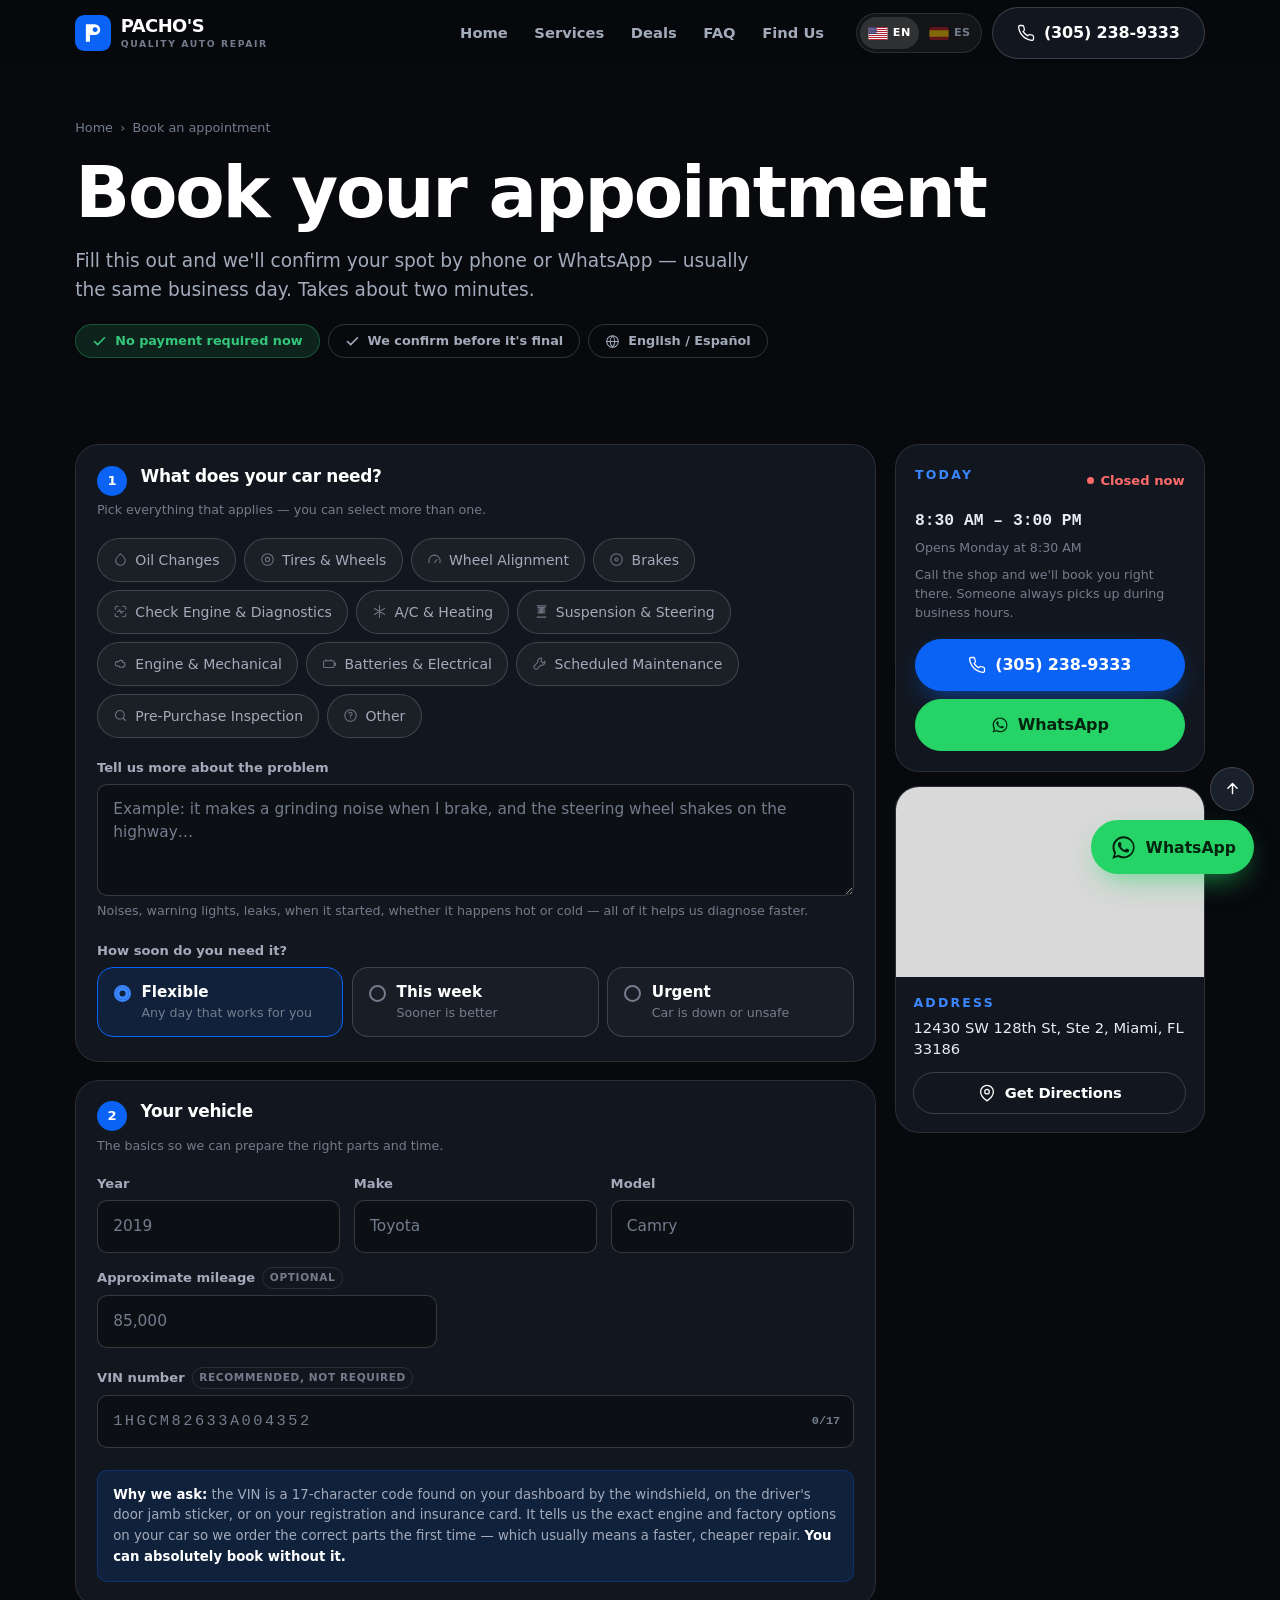
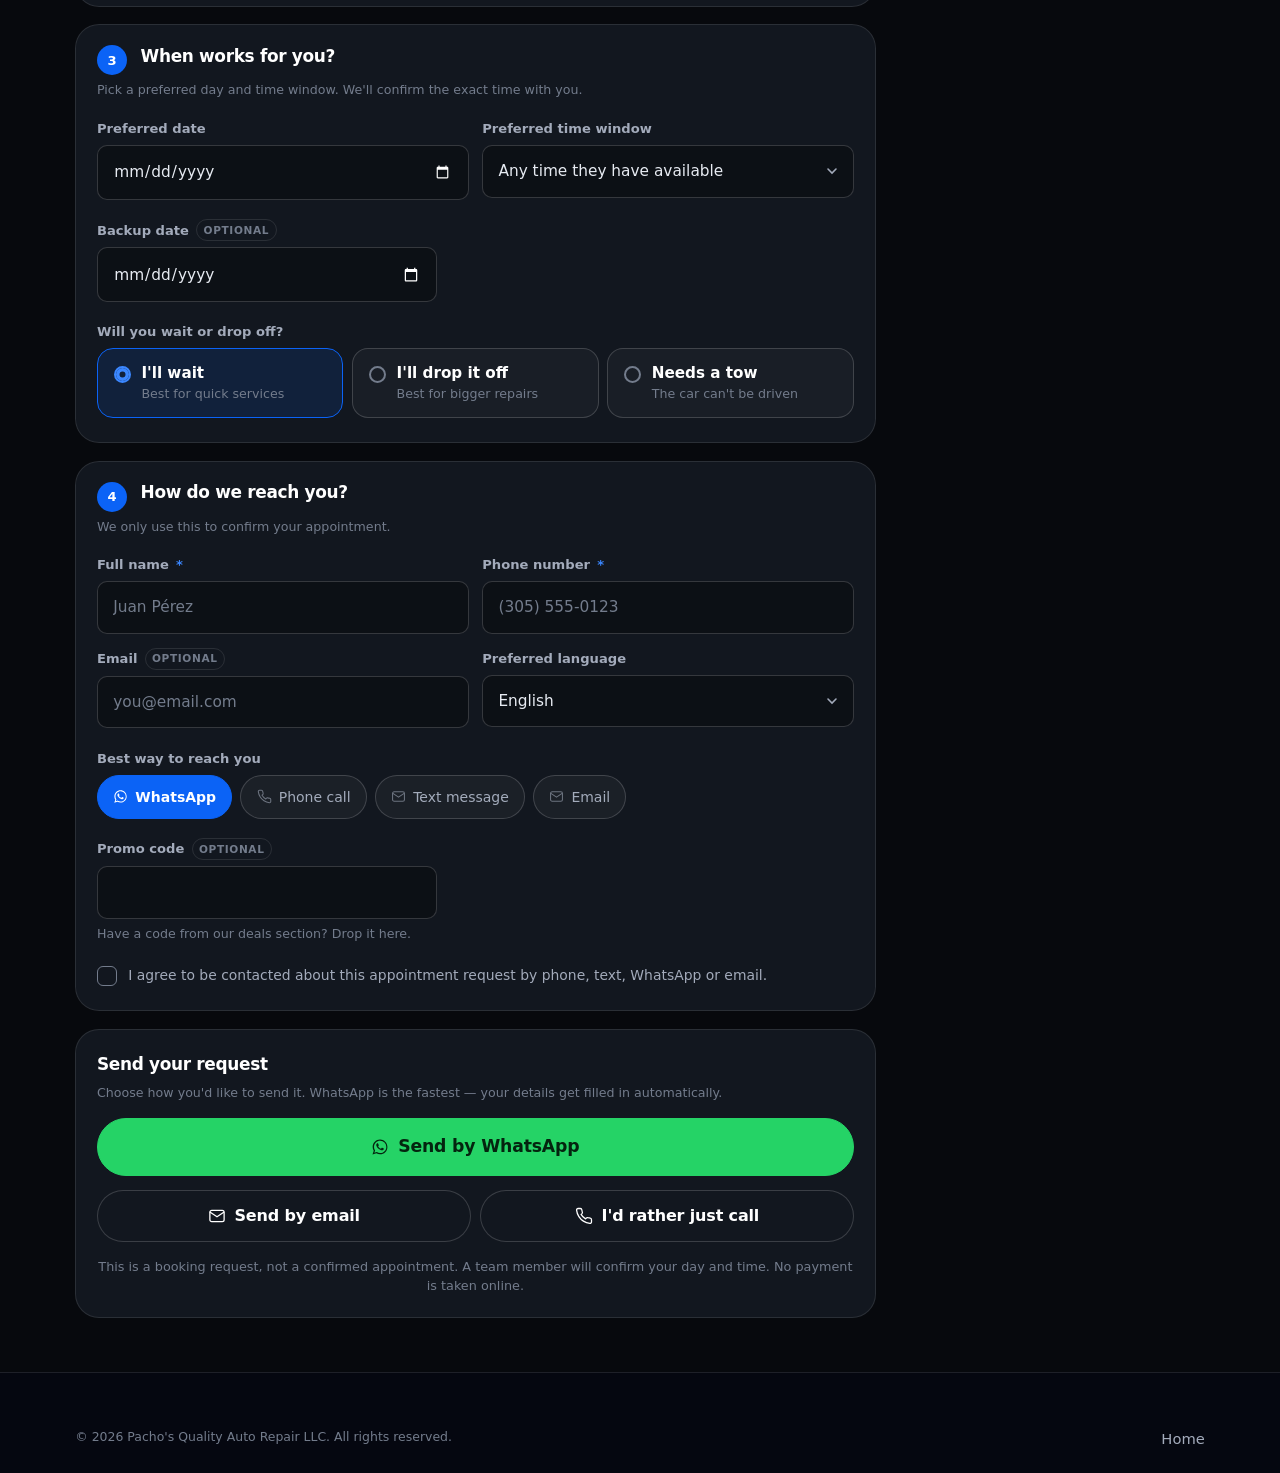
==== commit 9df56fdf: "Appointment page: trim fields, show when the shop reopens, map widget Requested changes, all on the " ====
--- a/appointment.html
+++ b/appointment.html
@@ -218,18 +218,10 @@
             </div>
           </div>
 
-          <div class="row row--2" style="margin-top:.85rem">
+          <div class="row" style="margin-top:.85rem;max-width:340px">
             <div class="field">
               <label for="mileage"><span data-i18n="appt.milesL"></span><span class="opt" data-i18n="appt.optional"></span></label>
               <input class="input" id="mileage" name="mileage" type="text" inputmode="numeric" autocomplete="off" data-i18n-placeholder="appt.milesPh">
-            </div>
-            <div class="field">
-              <label for="transmission" data-i18n="appt.transL"></label>
-              <select class="select" id="transmission" name="transmission">
-                <option value="auto" data-i18n="appt.transAuto"></option>
-                <option value="manual" data-i18n="appt.transMan"></option>
-                <option value="unknown" data-i18n="appt.transIdk"></option>
-              </select>
             </div>
           </div>
 
@@ -349,26 +341,11 @@
             </div>
           </div>
 
-          <div class="row row--2" style="margin-top:1.2rem">
+          <div class="row" style="margin-top:1.2rem;max-width:340px">
             <div class="field">
               <label for="promo"><span data-i18n="appt.promoL"></span><span class="opt" data-i18n="appt.optional"></span></label>
-              <input class="input" id="promo" name="promo" type="text" autocomplete="off" data-i18n-placeholder="appt.promoPh" style="text-transform:uppercase">
+              <input class="input" id="promo" name="promo" type="text" autocomplete="off" style="text-transform:uppercase">
               <span class="hint" data-i18n="appt.promoHint"></span>
-            </div>
-            <div class="field">
-              <label data-i18n="appt.newL"></label>
-              <div class="radios radios--2" style="grid-template-columns:1fr">
-                <label class="radio">
-                  <input type="radio" name="customer" value="new" checked>
-                  <span class="radio__dot"></span>
-                  <span><span class="radio__t" data-i18n="appt.new1"></span></span>
-                </label>
-                <label class="radio">
-                  <input type="radio" name="customer" value="returning">
-                  <span class="radio__dot"></span>
-                  <span><span class="radio__t" data-i18n="appt.new2"></span></span>
-                </label>
-              </div>
             </div>
           </div>
 
@@ -421,6 +398,7 @@
             <span class="status" data-status><span class="dot"></span><span data-status-text>Open now</span></span>
           </div>
           <p style="font-family:var(--font-mono);font-size:1.02rem;font-weight:600" data-today-hours>8:30 AM – 5:30 PM</p>
+          <p class="hint" style="margin-top:.3rem" data-next-open hidden></p>
           <p class="hint mt-1" data-i18n="appt.railP"></p>
           <a class="btn btn--primary btn--block" style="margin-top:1rem" data-tel href="tel:+13052389333">
             <svg><use href="#i-phone"/></svg><span data-phone-text>(305) 238-9333</span>
@@ -429,38 +407,23 @@
             <svg><use href="#i-whatsapp"/></svg><span data-i18n="cta.whatsapp"></span>
           </a>
         </div>
-
-        <div class="railcard reveal" data-d="1">
-          <span class="railcard__t" data-i18n="appt.railWhy"></span>
-          <ul style="margin-top:.9rem;display:grid;gap:.65rem">
-            <li style="display:flex;gap:.6rem;align-items:flex-start;font-size:.875rem;color:var(--txt-2)">
-              <svg width="16" height="16" style="color:var(--teal-400);flex:none;margin-top:3px"><use href="#i-check"/></svg><span data-i18n="appt.railW1"></span>
-            </li>
-            <li style="display:flex;gap:.6rem;align-items:flex-start;font-size:.875rem;color:var(--txt-2)">
-              <svg width="16" height="16" style="color:var(--teal-400);flex:none;margin-top:3px"><use href="#i-check"/></svg><span data-i18n="appt.railW2"></span>
-            </li>
-            <li style="display:flex;gap:.6rem;align-items:flex-start;font-size:.875rem;color:var(--txt-2)">
-              <svg width="16" height="16" style="color:var(--teal-400);flex:none;margin-top:3px"><use href="#i-check"/></svg><span data-i18n="appt.railW3"></span>
-            </li>
-          </ul>
-        </div>
-
-        <div class="railcard reveal" data-d="2">
-          <span class="stars" aria-hidden="true">
-            <svg><use href="#i-star"/></svg><svg><use href="#i-star"/></svg><svg><use href="#i-star"/></svg><svg><use href="#i-star"/></svg><svg><use href="#i-star"/></svg>
-          </span>
-          <p style="font-size:.9rem;color:var(--txt-2);margin-top:.5rem" data-i18n="rev.r1"></p>
-          <p class="hint mt-1" data-i18n="rev.meta"></p>
-        </div>
-
-        <div class="railcard reveal" data-d="3">
-          <p class="eyebrow" style="margin-bottom:.35rem" data-i18n="loc.addrL"></p>
-          <p style="font-size:.92rem;font-weight:500;line-height:1.4">
-            <a data-maps href="#" target="_blank" rel="noopener" data-address-text>12430 SW 128th St, Ste 2, Miami, FL 33186</a>
-          </p>
-          <a class="btn btn--sm btn--block" style="margin-top:.7rem" data-maps href="#" target="_blank" rel="noopener">
-            <svg><use href="#i-pin"/></svg><span data-i18n="cta.directions"></span>
-          </a>
+        <div class="railcard reveal" data-d="1" style="padding:0;overflow:hidden">
+          <div data-mapcard style="height:190px;background:var(--surface)">
+            <iframe
+              src="https://www.google.com/maps?q=12430+SW+128th+St+Suite+2,+Miami,+FL+33186&output=embed"
+              style="width:100%;height:100%;border:0;display:block;filter:grayscale(.4) contrast(1.05) brightness(.85)"
+              loading="lazy" referrerpolicy="no-referrer-when-downgrade"
+              data-i18n-title="loc.mapTitle" title="Map showing Pacho's Quality Auto Repair in Miami"></iframe>
+          </div>
+          <div style="padding:1rem 1.1rem 1.1rem">
+            <p class="eyebrow" style="margin-bottom:.35rem" data-i18n="loc.addrL"></p>
+            <p style="font-size:.92rem;font-weight:500;line-height:1.4">
+              <a data-maps href="#" target="_blank" rel="noopener" data-address-text>12430 SW 128th St, Ste 2, Miami, FL 33186</a>
+            </p>
+            <a class="btn btn--sm btn--block" style="margin-top:.8rem" data-maps href="#" target="_blank" rel="noopener">
+              <svg><use href="#i-pin"/></svg><span data-i18n="cta.directions"></span>
+            </a>
+          </div>
         </div>
       </aside>
     </div>
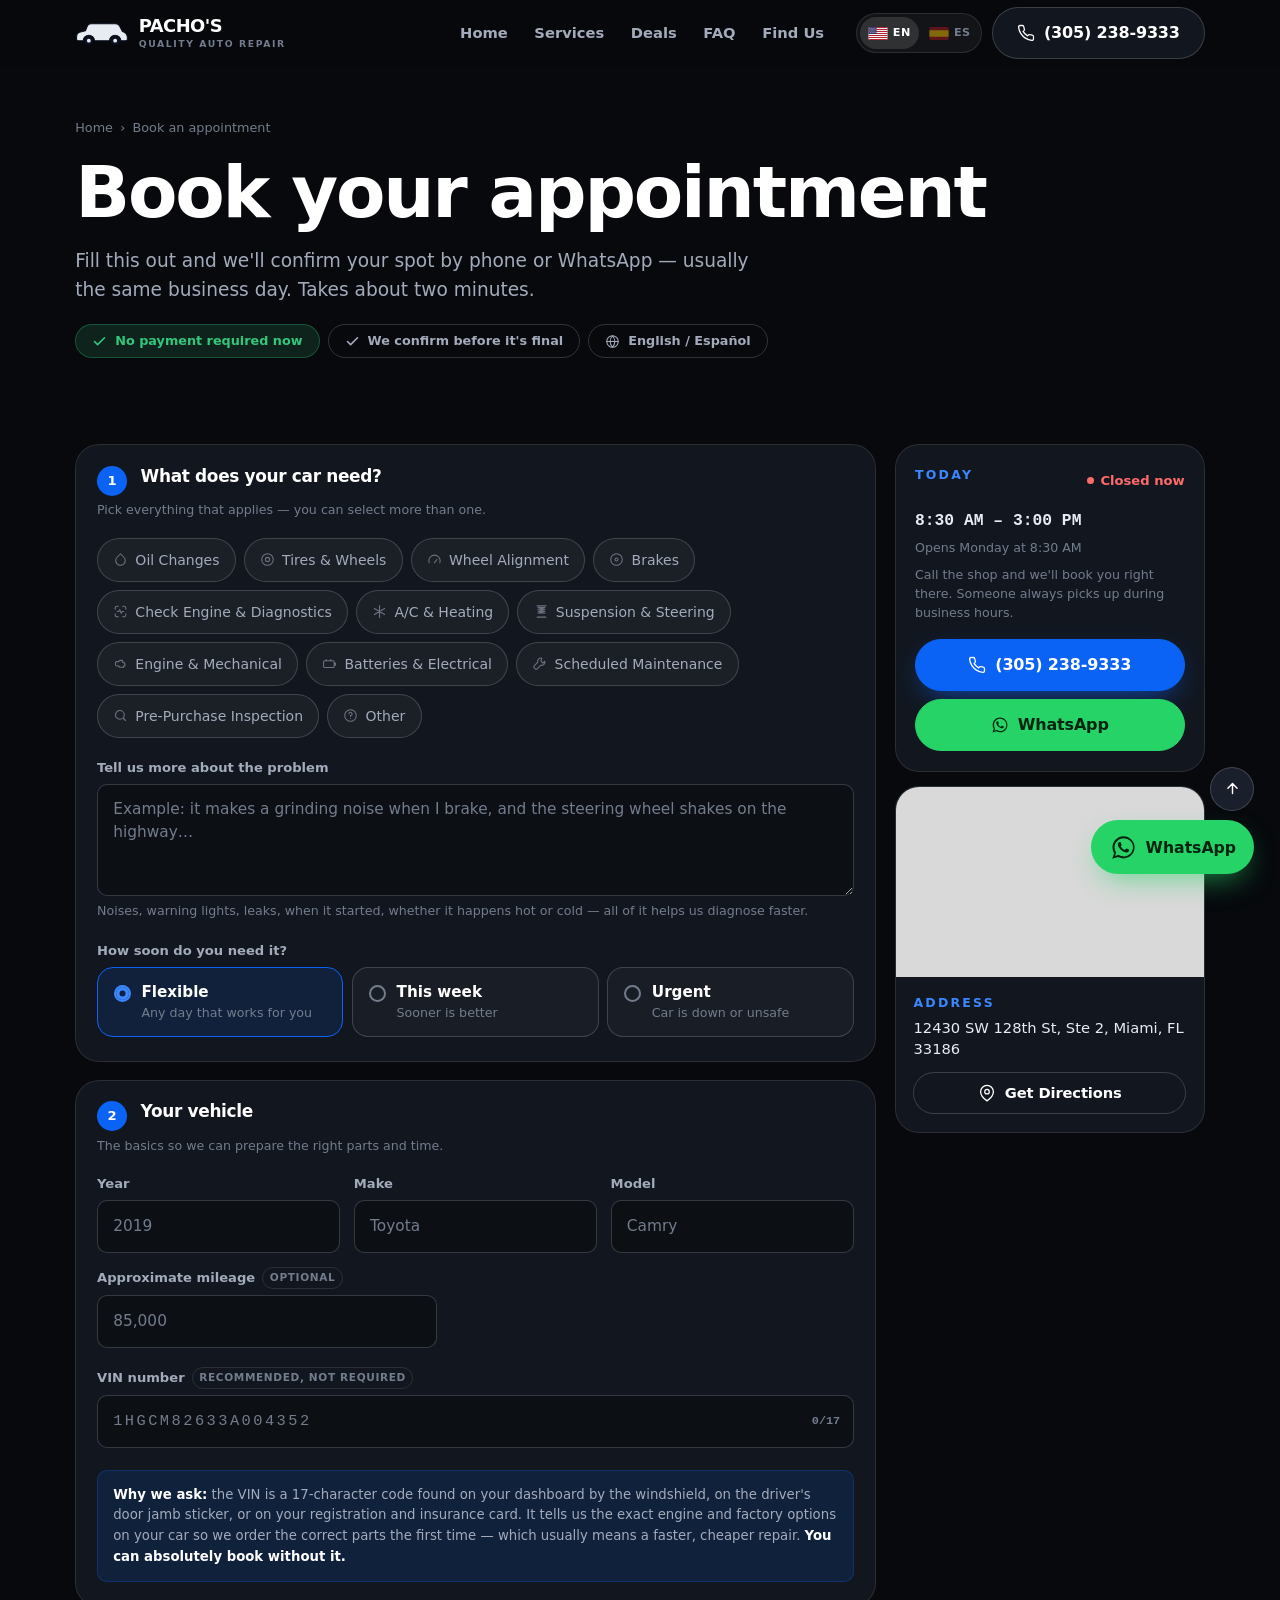
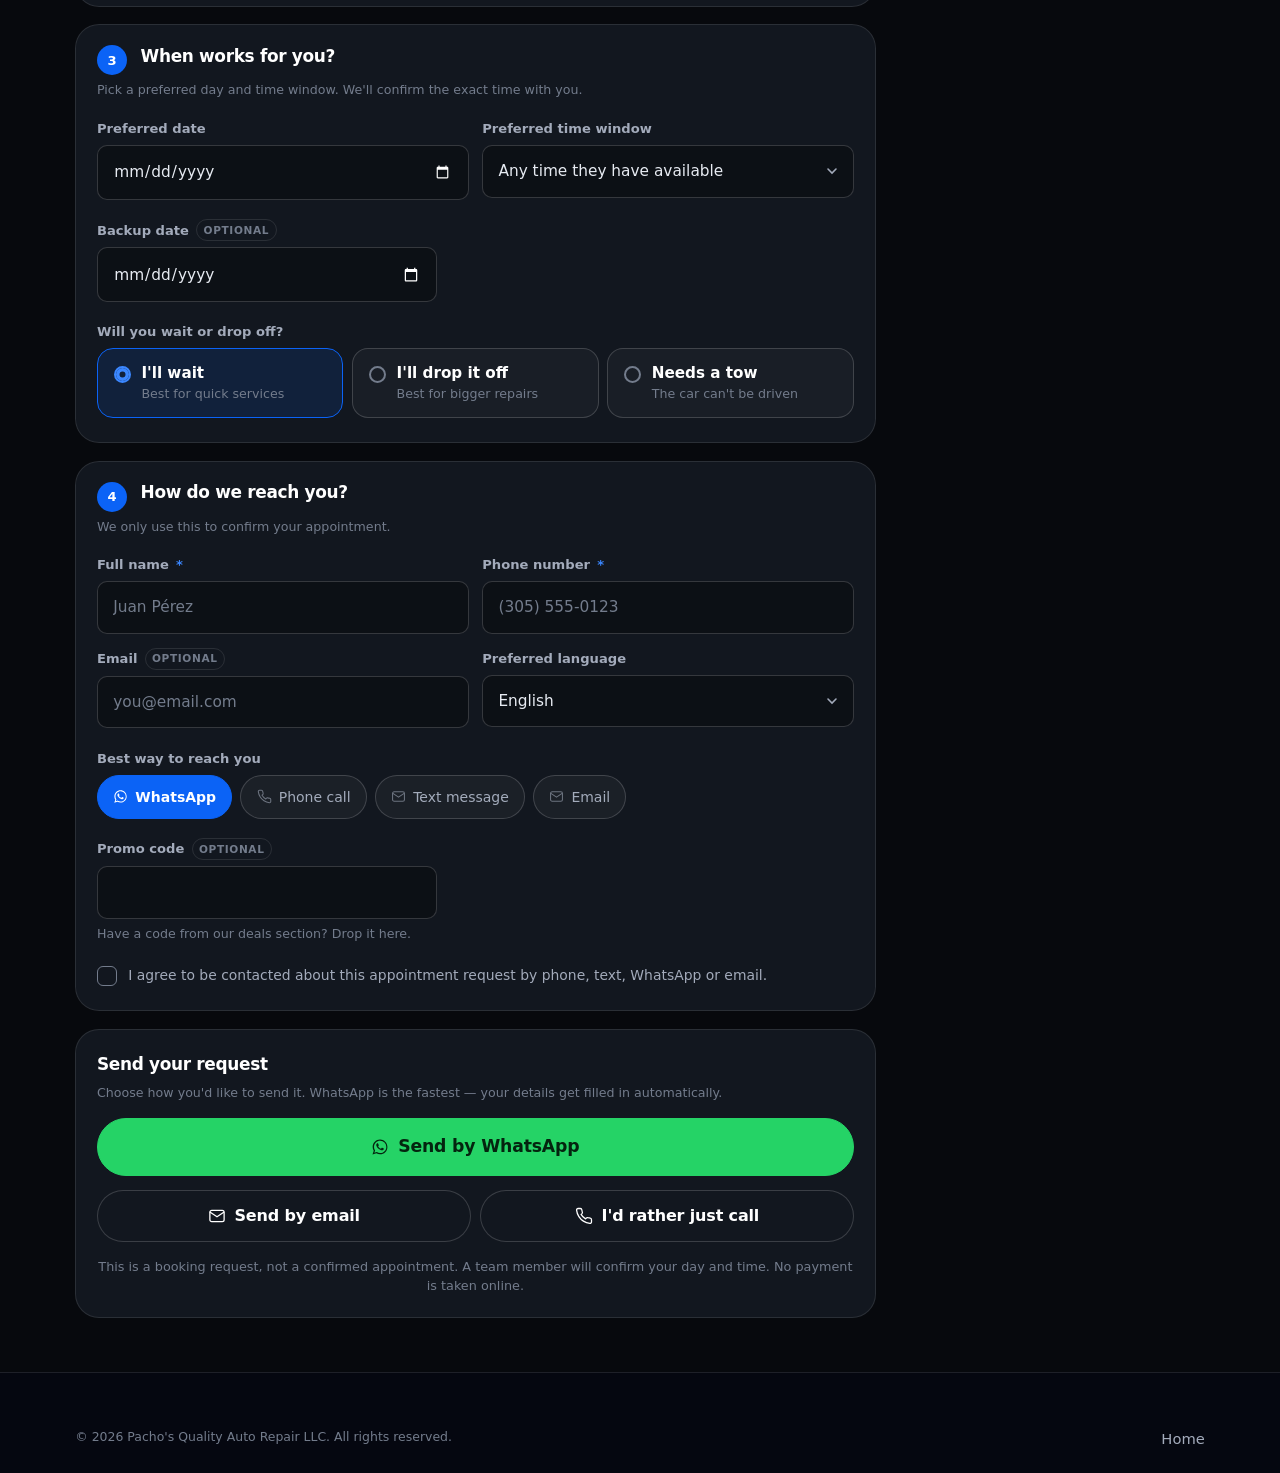
==== commit 85812061: "Logo rebuilt from the shop's sign, real-reviews-only, FAQ on its own page Logo The photo of the pain" ====
--- a/appointment.html
+++ b/appointment.html
@@ -70,7 +70,7 @@
 <header class="header">
   <div class="wrap header__inner">
     <a class="brand" href="index.html" aria-label="Pacho's Quality Auto Repair — home">
-      <img class="brand__mark" src="assets/img/logo.svg" alt="" width="36" height="36">
+      <img class="brand__mark" src="assets/img/logo-mark.svg" alt="" width="52" height="26">
       <span class="brand__txt">
         <span class="brand__name">PACHO'S</span>
         <span class="brand__sub">Quality Auto Repair</span>
@@ -81,7 +81,7 @@
       <a href="index.html" data-i18n="nav.home"></a>
       <a href="index.html#services" data-i18n="nav.services"></a>
       <a href="index.html#deals" data-i18n="nav.deals"></a>
-      <a href="index.html#faq" data-i18n="nav.faq"></a>
+      <a href="faq.html" data-i18n="nav.faq"></a>
       <a href="index.html#location" data-i18n="nav.location"></a>
     </nav>
 
@@ -108,7 +108,7 @@
     <a class="drawer__link" href="index.html#services"><span data-i18n="nav.services"></span><span>→</span></a>
     <a class="drawer__link" href="index.html#deals"><span data-i18n="nav.deals"></span><span>→</span></a>
     <a class="drawer__link" href="index.html#reviews"><span data-i18n="nav.reviews"></span><span>→</span></a>
-    <a class="drawer__link" href="index.html#faq"><span data-i18n="nav.faq"></span><span>→</span></a>
+    <a class="drawer__link" href="faq.html"><span data-i18n="nav.faq"></span><span>→</span></a>
     <a class="drawer__link" href="index.html#location"><span data-i18n="nav.location"></span><span>→</span></a>
   </nav>
   <div class="drawer__actions">
--- a/assets/css/styles.css
+++ b/assets/css/styles.css
@@ -244,7 +244,7 @@
 .header__inner { display: flex; align-items: center; gap: .6rem; height: var(--header-h); }
 
 .brand { display: flex; align-items: center; gap: .6rem; margin-right: auto; min-width: 0; overflow: hidden; }
-.brand__mark { width: 36px; height: 36px; flex: none; border-radius: 9px; }
+.brand__mark { width: 54px; height: auto; flex: none; }
 .brand__txt { display: flex; flex-direction: column; line-height: 1; min-width: 0; overflow: hidden; }
 .brand__name { font-family: var(--font-display); font-weight: 800; font-size: 1.12rem; letter-spacing: -.03em; color: var(--white); white-space: nowrap; }
 .brand__sub { font-size: .58rem; font-weight: 600; letter-spacing: .17em; text-transform: uppercase; color: var(--txt-3); margin-top: .24rem; white-space: nowrap; }
